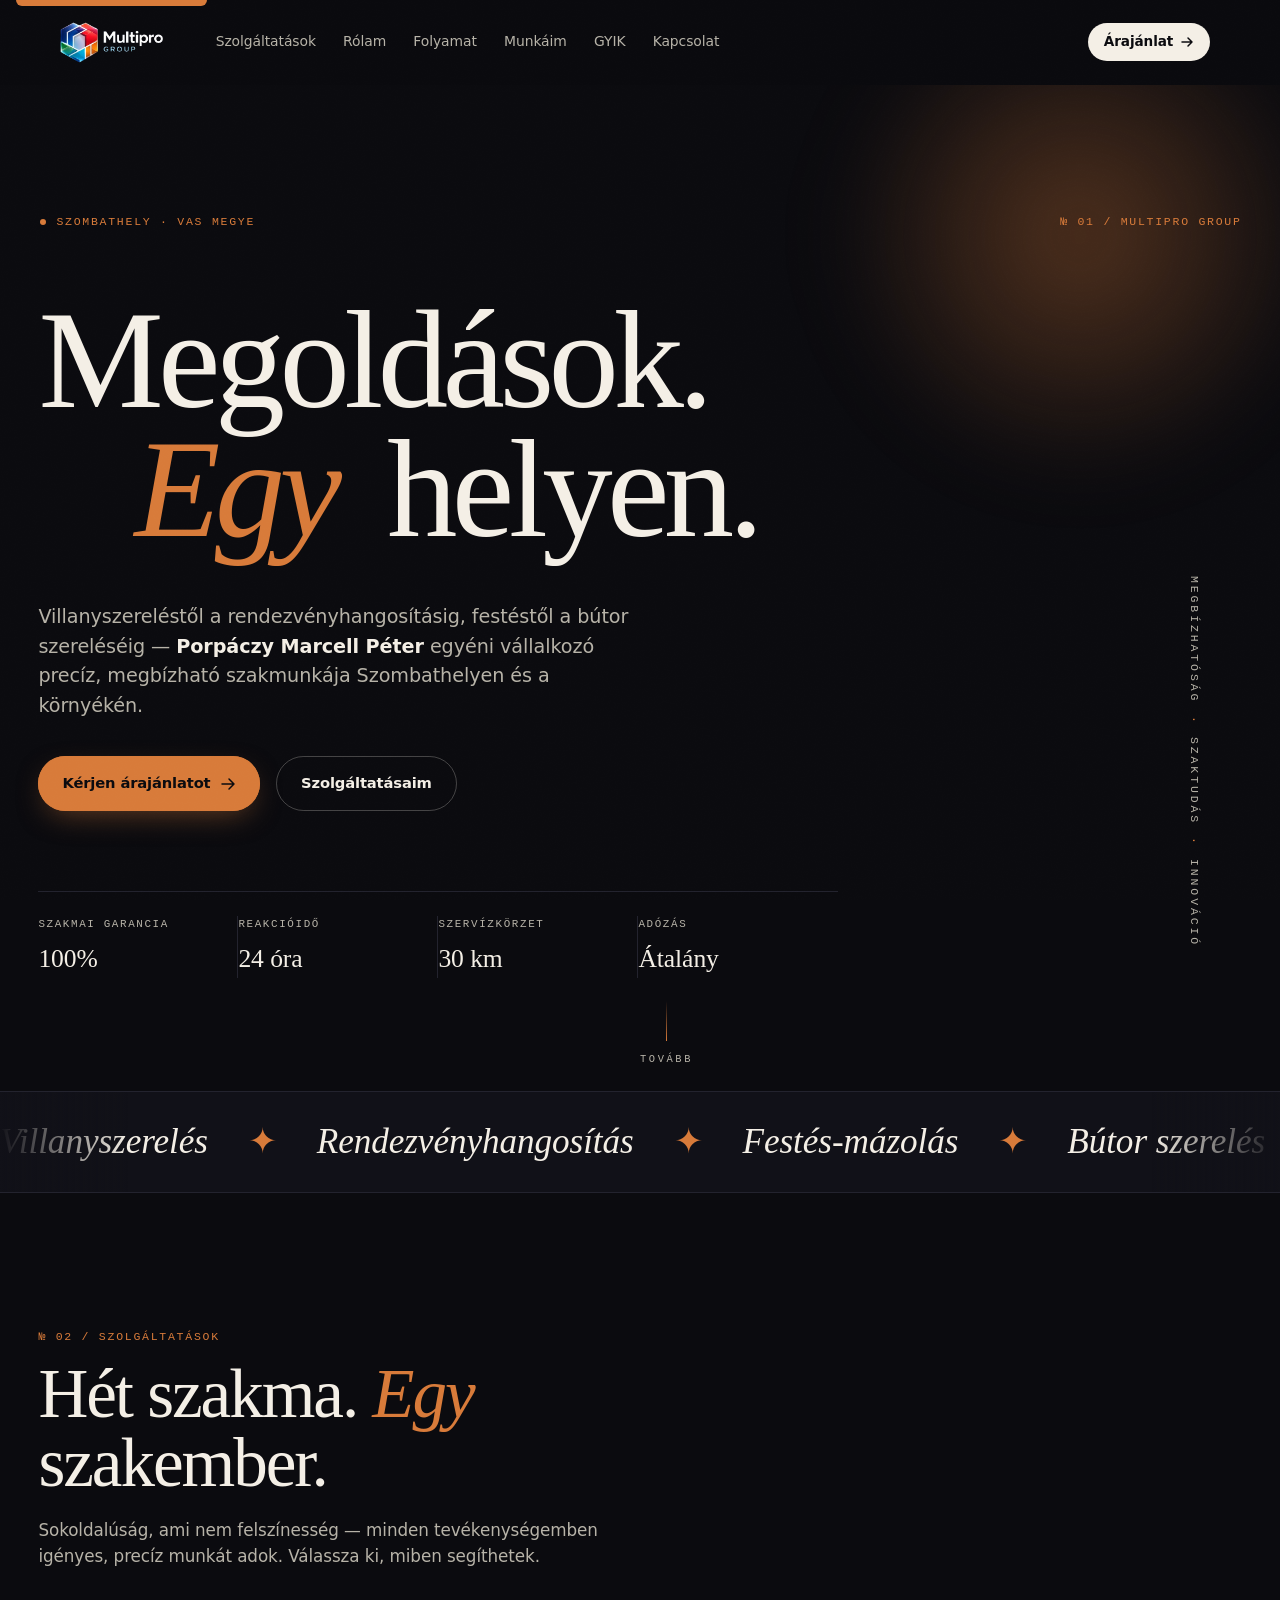
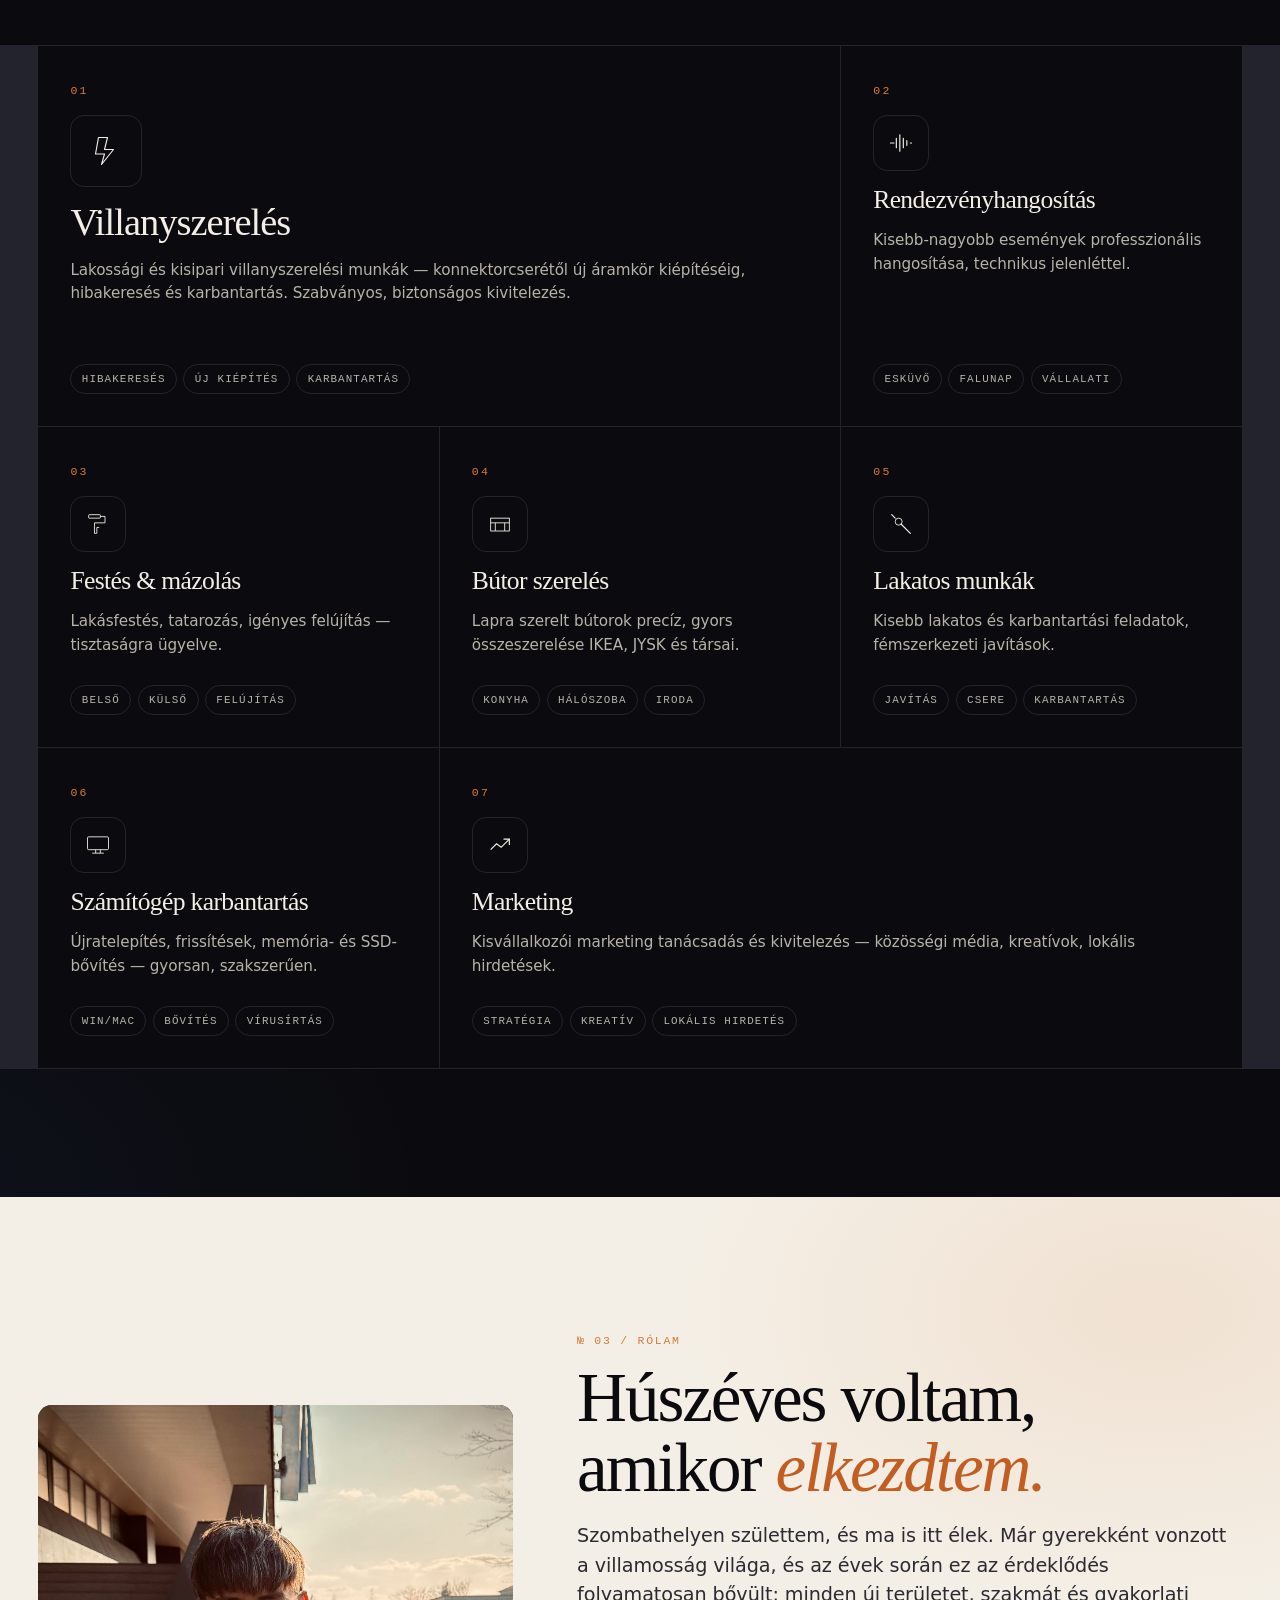
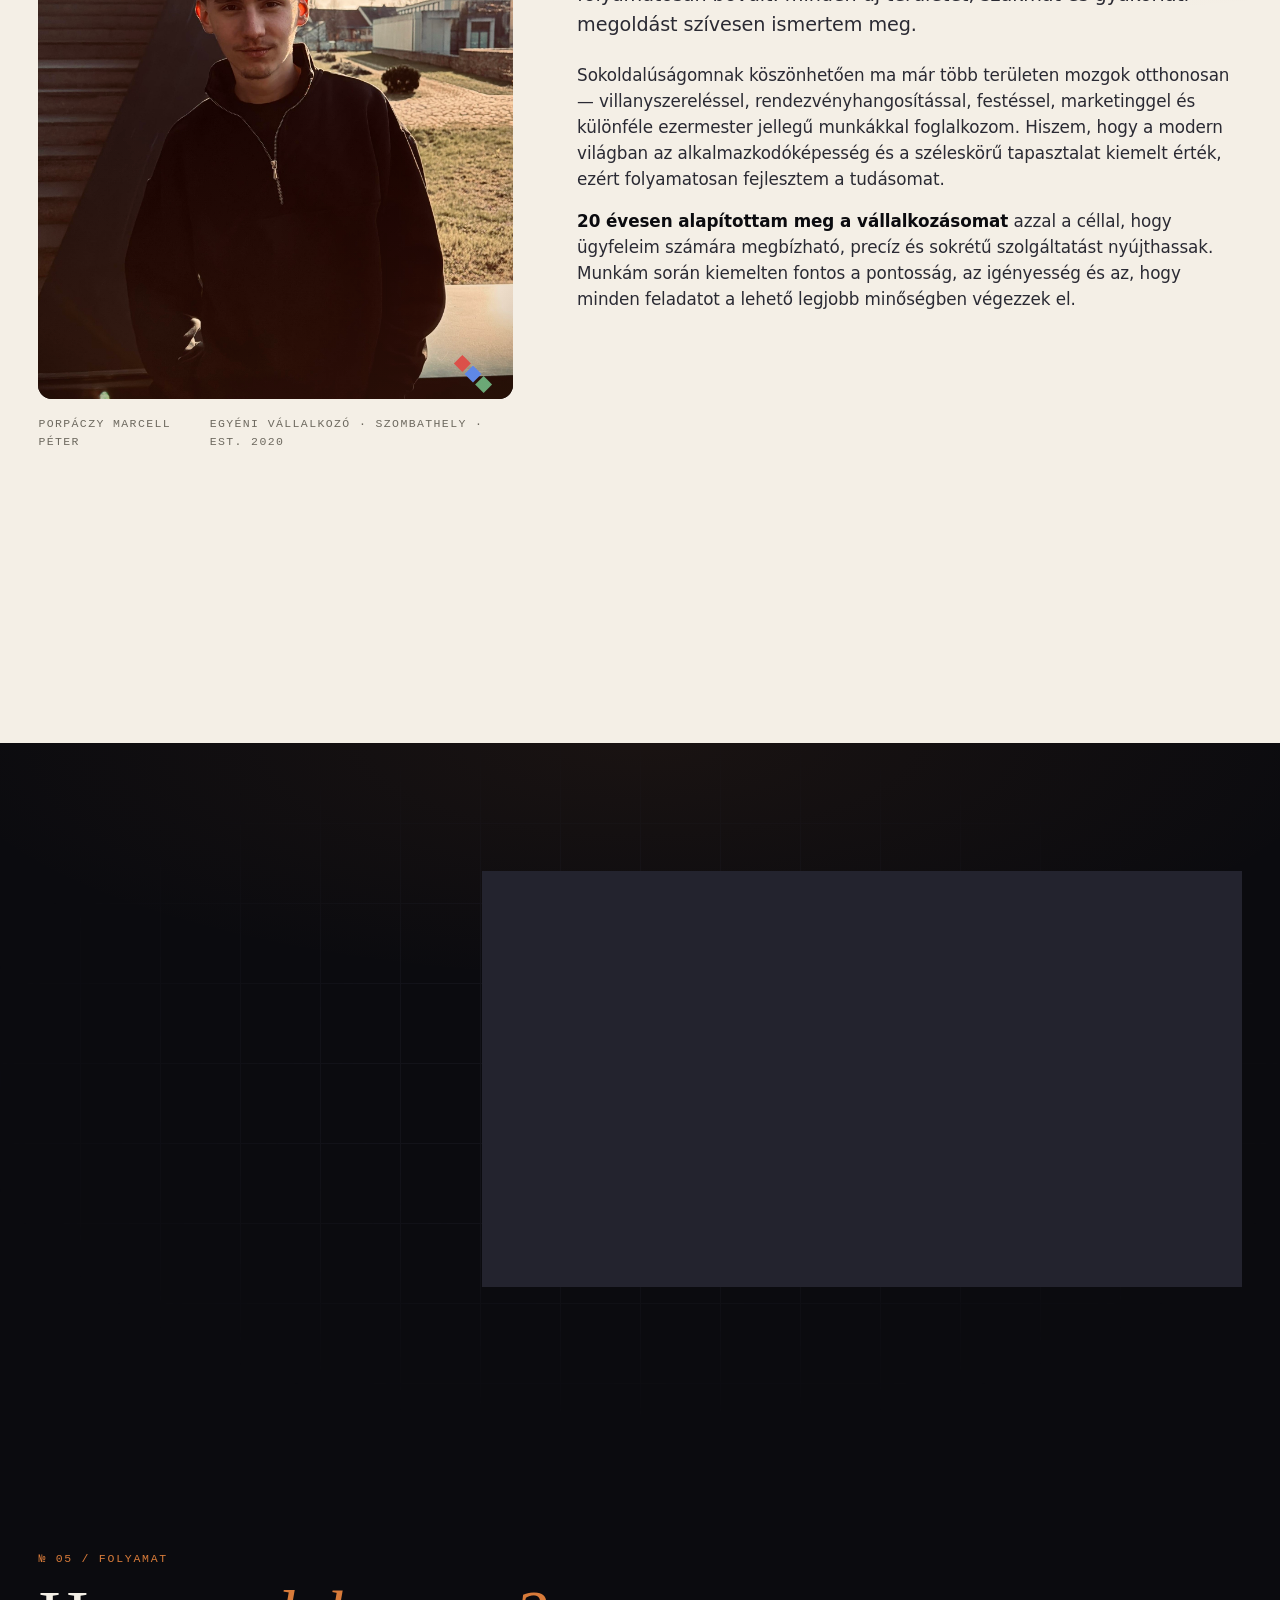
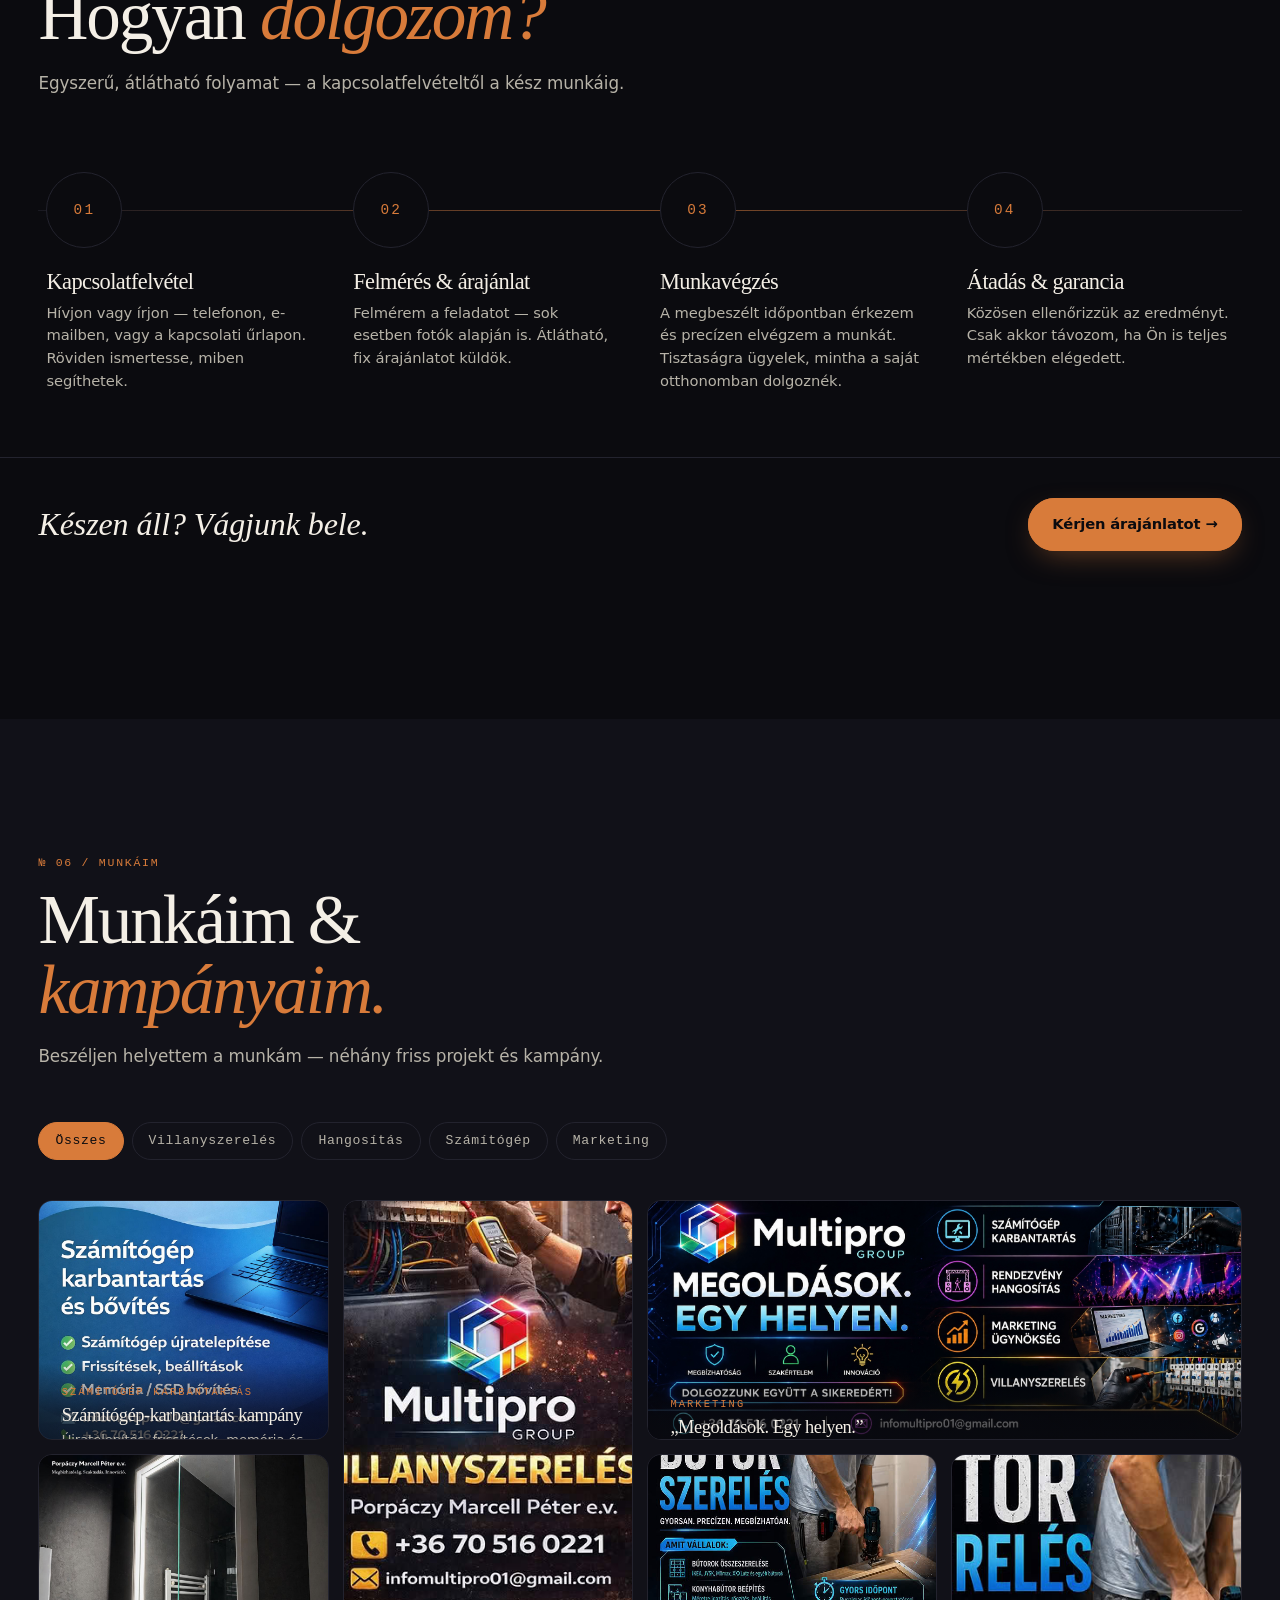
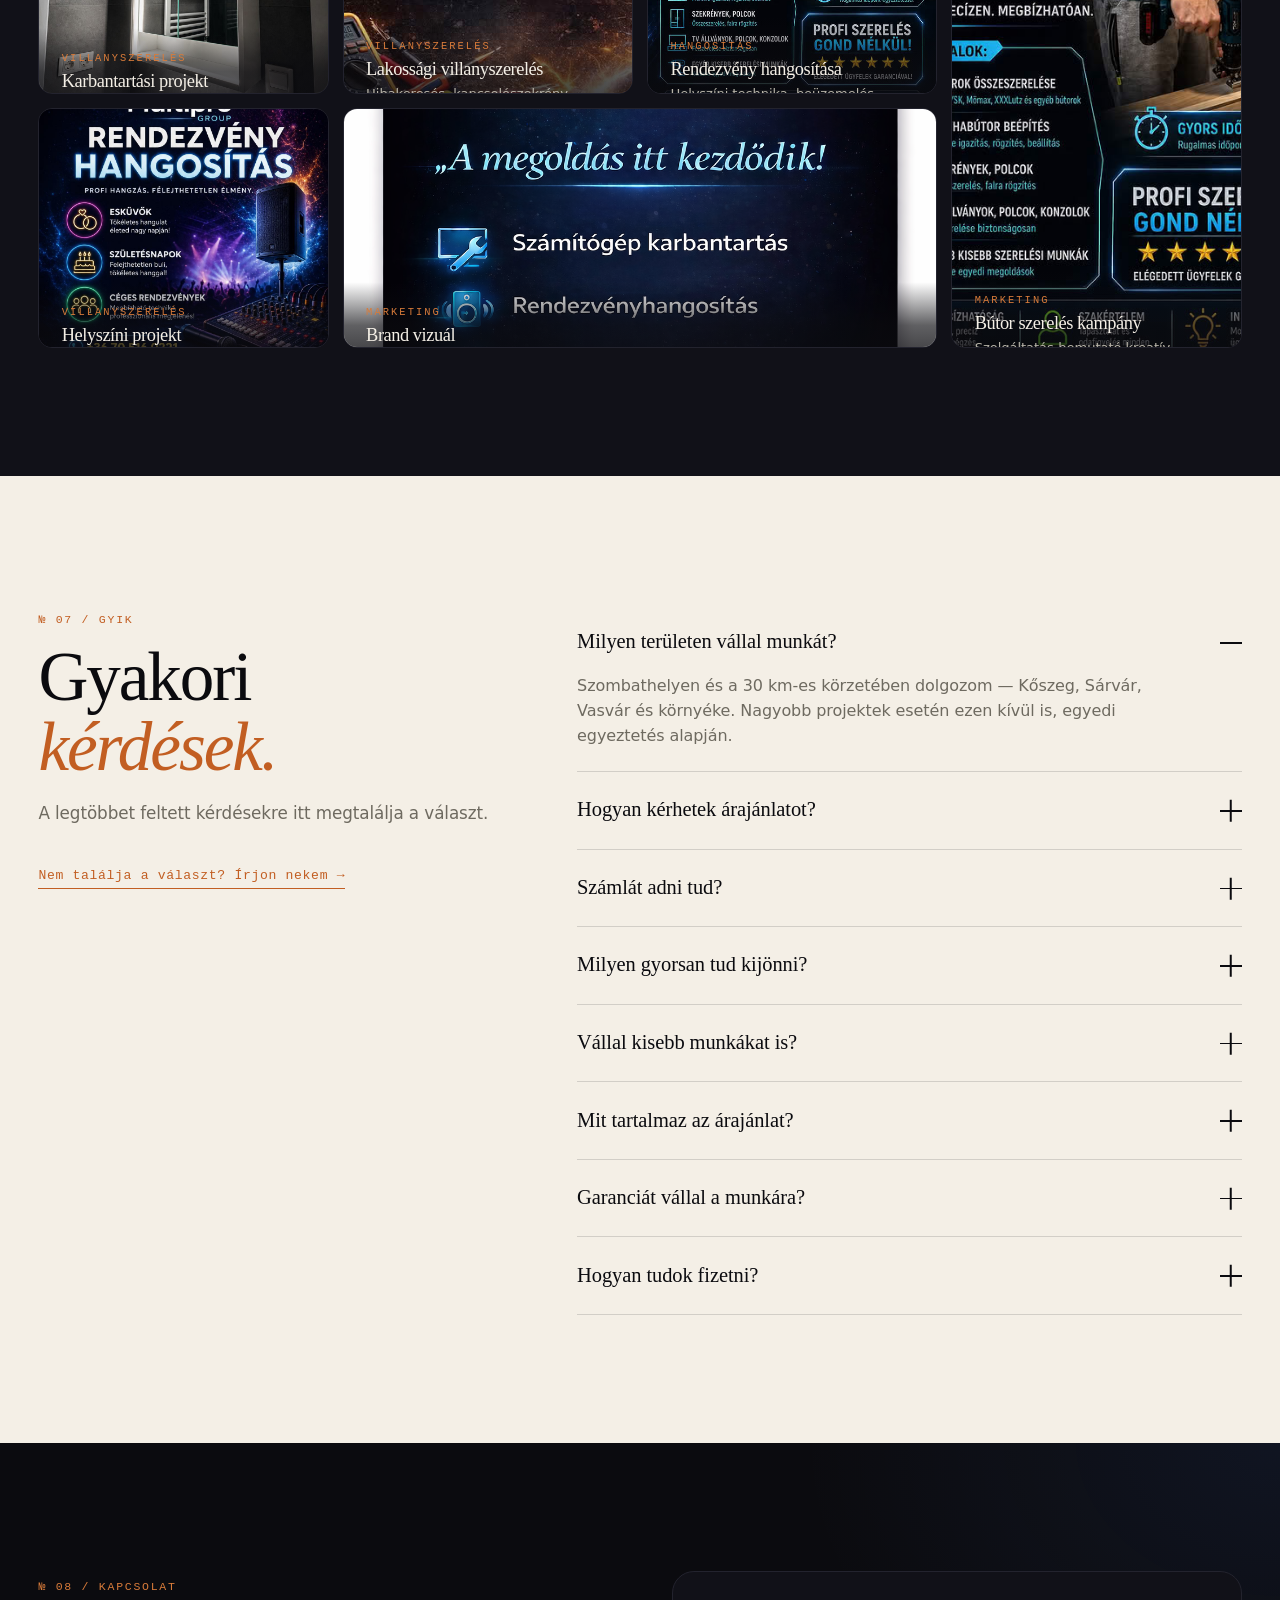
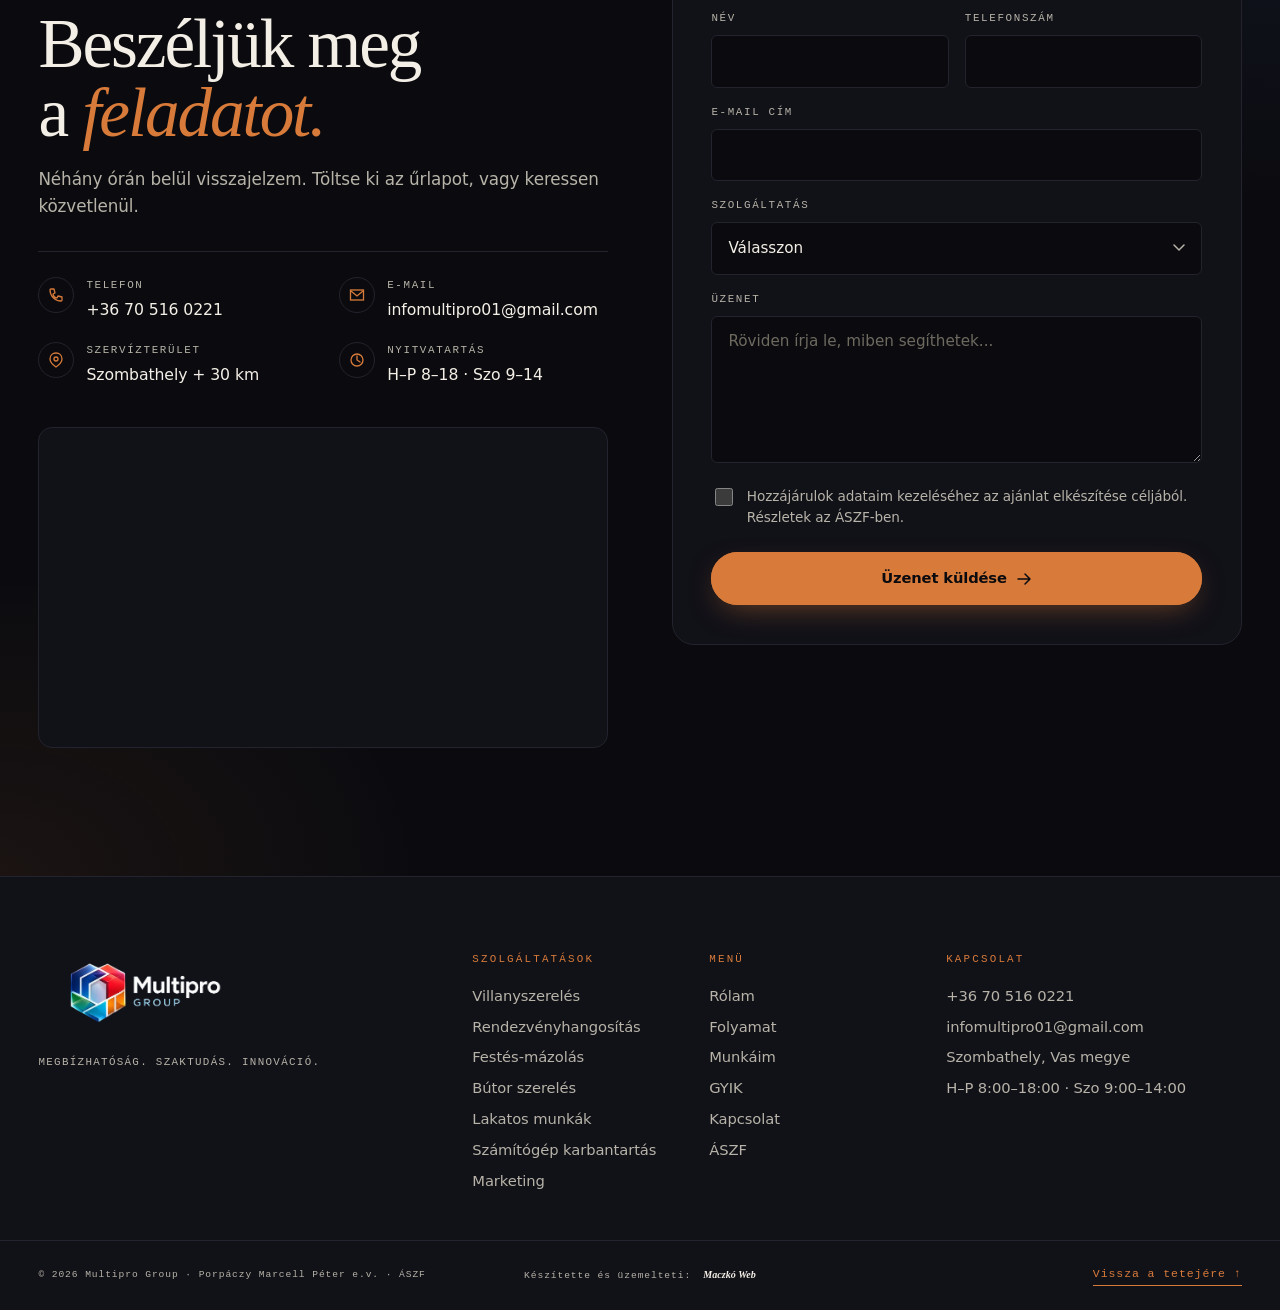
==== index.html @ 7436c85a "Add files via upload" ====
<!DOCTYPE html>
<html lang="hu">
<head>
  <meta charset="UTF-8">
  <meta name="viewport" content="width=device-width, initial-scale=1.0">
  <meta http-equiv="X-UA-Compatible" content="IE=edge">

  <!-- Security & Privacy headers (also enforced server-side via .htaccess) -->
  <meta http-equiv="Content-Security-Policy" content="default-src 'self'; script-src 'self'; style-src 'self' https://fonts.googleapis.com 'unsafe-inline'; font-src 'self' https://fonts.gstatic.com; img-src 'self' data: https:; frame-src https://www.openstreetmap.org https://*.openstreetmap.org; connect-src 'self' https://api.maczkoweb.hu; form-action 'self' https://api.maczkoweb.hu; base-uri 'self'; object-src 'none'; upgrade-insecure-requests;">
  <meta name="referrer" content="strict-origin-when-cross-origin">
  <meta http-equiv="X-Content-Type-Options" content="nosniff">
  <meta http-equiv="Permissions-Policy" content="geolocation=(), microphone=(), camera=(), payment=()">

  <title>Multipro Group · Villanyszerelés, hangosítás és ezermester munkák Szombathelyen | Porpáczy Marcell Péter e.v.</title>
  <meta name="description" content="Megbízható villanyszerelés, rendezvényhangosítás, festés-mázolás, bútor szerelés, lakatos munkák, számítógép karbantartás és marketing Szombathelyen és környékén. Porpáczy Marcell Péter egyéni vállalkozó. Megbízhatóság. Szaktudás. Innováció.">
  <meta name="keywords" content="villanyszerelés Szombathely, villanyszerelő Szombathely, rendezvényhangosítás Szombathely, ezermester Szombathely, festés mázolás Szombathely, bútor szerelés, lakatos Szombathely, számítógép karbantartás Szombathely, Multipro Group, Porpáczy Marcell">
  <meta name="author" content="Porpáczy Marcell Péter">
  <meta name="robots" content="index, follow, max-image-preview:large">
  <meta name="language" content="Hungarian">
  <meta name="geo.region" content="HU-VAS">
  <meta name="geo.placename" content="Szombathely">
  <meta name="geo.position" content="47.2307;16.6218">
  <meta name="ICBM" content="47.2307, 16.6218">
  <link rel="canonical" href="https://multiprogroup.hu/">

  <!-- Open Graph -->
  <meta property="og:type" content="website">
  <meta property="og:locale" content="hu_HU">
  <meta property="og:site_name" content="Multipro Group">
  <meta property="og:title" content="Multipro Group · Villanyszerelés, hangosítás és ezermester munkák Szombathelyen">
  <meta property="og:description" content="Sokoldalú szakember Szombathelyen — villanyszereléstől a rendezvényhangosításig. Megbízhatóság. Szaktudás. Innováció.">
  <meta property="og:url" content="https://multiprogroup.hu/">
  <meta property="og:image" content="https://multiprogroup.hu/images/brand/logo-dark.png">
  <meta property="og:image:width" content="1200">
  <meta property="og:image:height" content="630">
  <meta property="og:image:alt" content="Multipro Group — Porpáczy Marcell Péter e.v.">

  <!-- Twitter -->
  <meta name="twitter:card" content="summary_large_image">
  <meta name="twitter:title" content="Multipro Group · Megoldások. Egy helyen.">
  <meta name="twitter:description" content="Villanyszerelés, hangosítás, festés, bútor szerelés és több — Szombathely és környéke.">
  <meta name="twitter:image" content="https://multiprogroup.hu/images/brand/logo-dark.png">

  <!-- Theme & Icons -->
  <meta name="theme-color" content="#0B0B0F">
  <meta name="color-scheme" content="dark">
  <link rel="icon" type="image/png" href="images/brand/IMG_0539.png">
  <link rel="apple-touch-icon" href="images/brand/logo-dark.png">
  <link rel="manifest" href="manifest.webmanifest">

  <!-- Preconnect & Fonts -->
  <link rel="preconnect" href="https://fonts.googleapis.com">
  <link rel="preconnect" href="https://fonts.gstatic.com" crossorigin>
  <link href="https://fonts.googleapis.com/css2?family=Fraunces:ital,opsz,wght,SOFT@0,9..144,300..900,0..100;1,9..144,300..900,0..100&family=Manrope:wght@300;400;500;600;700;800&family=JetBrains+Mono:wght@400;500&display=swap" rel="stylesheet">

  <!-- Stylesheet -->
  <link rel="stylesheet" href="css/styles.css">

  <!-- JSON-LD: LocalBusiness -->
  <script type="application/ld+json">
  {
    "@context": "https://schema.org",
    "@type": "LocalBusiness",
    "@id": "https://multiprogroup.hu/#business",
    "name": "Multipro Group",
    "alternateName": "Porpáczy Marcell Péter e.v.",
    "description": "Villanyszerelés, rendezvényhangosítás, festés-mázolás, bútor szerelés, lakatos munkák, számítógép karbantartás és marketing szolgáltatások Szombathelyen és környékén.",
    "image": "https://multiprogroup.hu/images/brand/logo-dark.png",
    "logo": "https://multiprogroup.hu/images/brand/logo-light.png",
    "url": "https://multiprogroup.hu/",
    "telephone": "+36 70 516 0221",
    "email": "infomultipro01@gmail.com",
    "priceRange": "$$",
    "founder": {
      "@type": "Person",
      "name": "Porpáczy Marcell Péter"
    },
    "address": {
      "@type": "PostalAddress",
      "addressLocality": "Szombathely",
      "addressRegion": "Vas",
      "addressCountry": "HU"
    },
    "geo": {
      "@type": "GeoCoordinates",
      "latitude": 47.2307,
      "longitude": 16.6218
    },
    "areaServed": [
      { "@type": "City", "name": "Szombathely" },
      { "@type": "City", "name": "Kőszeg" },
      { "@type": "City", "name": "Sárvár" },
      { "@type": "City", "name": "Vasvár" },
      { "@type": "AdministrativeArea", "name": "Vas megye" }
    ],
    "openingHoursSpecification": [
      {
        "@type": "OpeningHoursSpecification",
        "dayOfWeek": ["Monday","Tuesday","Wednesday","Thursday","Friday"],
        "opens": "08:00",
        "closes": "18:00"
      },
      {
        "@type": "OpeningHoursSpecification",
        "dayOfWeek": "Saturday",
        "opens": "09:00",
        "closes": "14:00"
      }
    ],
    "slogan": "Megbízhatóság. Szaktudás. Innováció.",
    "knowsLanguage": ["hu"],
    "hasOfferCatalog": {
      "@type": "OfferCatalog",
      "name": "Multipro Group szolgáltatások",
      "itemListElement": [
        { "@type": "Offer", "itemOffered": { "@type": "Service", "name": "Villanyszerelés", "description": "Lakossági és kisipari villanyszerelési munkák — javítás, kiépítés, karbantartás." } },
        { "@type": "Offer", "itemOffered": { "@type": "Service", "name": "Rendezvényhangosítás", "description": "Kisebb-nagyobb rendezvények professzionális hangosítása." } },
        { "@type": "Offer", "itemOffered": { "@type": "Service", "name": "Festés-mázolás", "description": "Lakásfestés, tatarozás, igényes felújítás." } },
        { "@type": "Offer", "itemOffered": { "@type": "Service", "name": "Bútor szerelés", "description": "Lapra szerelt bútorok precíz összeszerelése." } },
        { "@type": "Offer", "itemOffered": { "@type": "Service", "name": "Lakatos munkák", "description": "Kisebb lakatos és karbantartási feladatok." } },
        { "@type": "Offer", "itemOffered": { "@type": "Service", "name": "Számítógép karbantartás", "description": "Számítógép újratelepítése, frissítések, memória és SSD bővítés." } },
        { "@type": "Offer", "itemOffered": { "@type": "Service", "name": "Marketing", "description": "Kisvállalkozói marketing tanácsadás és kivitelezés." } }
      ]
    },
    "sameAs": []
  }
  </script>

  <!-- JSON-LD: WebSite + SearchAction -->
  <script type="application/ld+json">
  {
    "@context": "https://schema.org",
    "@type": "WebSite",
    "@id": "https://multiprogroup.hu/#website",
    "url": "https://multiprogroup.hu/",
    "name": "Multipro Group",
    "inLanguage": "hu-HU",
    "publisher": { "@id": "https://multiprogroup.hu/#business" }
  }
  </script>

  <!-- JSON-LD: BreadcrumbList -->
  <script type="application/ld+json">
  {
    "@context": "https://schema.org",
    "@type": "BreadcrumbList",
    "itemListElement": [
      { "@type": "ListItem", "position": 1, "name": "Kezdőlap", "item": "https://multiprogroup.hu/" }
    ]
  }
  </script>

  <!-- JSON-LD: Person -->
  <script type="application/ld+json">
  {
    "@context": "https://schema.org",
    "@type": "Person",
    "@id": "https://multiprogroup.hu/#marcell",
    "name": "Porpáczy Marcell Péter",
    "jobTitle": "Egyéni vállalkozó · Villanyszerelő · Ezermester",
    "worksFor": { "@id": "https://multiprogroup.hu/#business" },
    "address": {
      "@type": "PostalAddress",
      "addressLocality": "Szombathely",
      "addressRegion": "Vas",
      "addressCountry": "HU"
    },
    "telephone": "+36 70 516 0221",
    "email": "infomultipro01@gmail.com"
  }
  </script>

  <!-- JSON-LD: FAQPage -->
  <script type="application/ld+json">
  {
    "@context": "https://schema.org",
    "@type": "FAQPage",
    "mainEntity": [
      { "@type": "Question", "name": "Milyen területen vállal munkát?", "acceptedAnswer": { "@type": "Answer", "text": "Szombathelyen és a 30 km-es körzetében dolgozom. Nagyobb projektek esetén ezen kívül is, egyedi egyeztetés alapján." } },
      { "@type": "Question", "name": "Hogyan kérhetek árajánlatot?", "acceptedAnswer": { "@type": "Answer", "text": "A kapcsolati űrlapon, e-mailben (infomultipro01@gmail.com) vagy telefonon (+36 70 516 0221). Sok esetben fotók alapján is tudok előzetes ajánlatot adni." } },
      { "@type": "Question", "name": "Számlát adni tud?", "acceptedAnswer": { "@type": "Answer", "text": "Igen, egyéni vállalkozóként — átalányadózás szerint — minden elvégzett munkáról szabályos számlát állítok ki." } },
      { "@type": "Question", "name": "Milyen gyorsan tud kijönni?", "acceptedAnswer": { "@type": "Answer", "text": "Sürgős esetekben akár 24 órán belül, normál megkereséseknél pár napon belül egyeztetjük az időpontot." } },
      { "@type": "Question", "name": "Vállal kisebb munkákat is?", "acceptedAnswer": { "@type": "Answer", "text": "Természetesen — egy konnektor cseréjétől egy nagyobb felújításig minden méretű feladat érdekel." } },
      { "@type": "Question", "name": "Garanciát vállal a munkára?", "acceptedAnswer": { "@type": "Answer", "text": "Igen, minden munkámra szakmai garanciát biztosítok. Ha bármi gond adódik, díjmentesen javítom." } }
    ]
  }
  </script>
</head>
<body>

  <!-- Skip link for accessibility -->
  <a class="skip-link" href="#main">Ugrás a tartalomra</a>

  <!-- ────────── NAV ────────── -->
  <header class="nav" id="nav" role="banner">
    <div class="nav__inner">
      <a href="#top" class="nav__brand" aria-label="Multipro Group kezdőlap">
        <img src="images/brand/IMG_0539.png" alt="Multipro Group — Porpáczy Marcell Péter e.v." class="nav__logo" width="220" height="58">
      </a>
      <nav class="nav__links" aria-label="Fő navigáció">
        <a href="#szolgaltatasok">Szolgáltatások</a>
        <a href="#rolam">Rólam</a>
        <a href="#munkamenet">Folyamat</a>
        <a href="#munkaim">Munkáim</a>
        <a href="#gyik">GYIK</a>
        <a href="#kapcsolat">Kapcsolat</a>
      </nav>
      <a href="#kapcsolat" class="nav__cta">
        <span>Árajánlat</span>
        <svg width="14" height="14" viewBox="0 0 14 14" fill="none" aria-hidden="true"><path d="M2 7h10M8 3l4 4-4 4" stroke="currentColor" stroke-width="1.5" stroke-linecap="round" stroke-linejoin="round"/></svg>
      </a>
      <button class="nav__burger" aria-label="Menü megnyitása" aria-expanded="false" aria-controls="mobile-menu">
        <span></span><span></span><span></span>
      </button>
    </div>
    <div class="nav__mobile" id="mobile-menu" hidden>
      <a href="#szolgaltatasok">Szolgáltatások</a>
      <a href="#rolam">Rólam</a>
      <a href="#munkamenet">Folyamat</a>
      <a href="#munkaim">Munkáim</a>
      <a href="#gyik">GYIK</a>
      <a href="#kapcsolat" class="nav__mobile-cta">Árajánlatot kérek →</a>
    </div>
  </header>

  <main id="main">

    <!-- ────────── HERO ────────── -->
    <section class="hero" id="top" aria-labelledby="hero-h">
      <div class="hero__grain" aria-hidden="true"></div>
      <div class="hero__glow" aria-hidden="true"></div>

      <div class="hero__inner">

        <div class="hero__meta">
          <span class="hero__location">
            <svg width="10" height="10" viewBox="0 0 10 10" aria-hidden="true"><circle cx="5" cy="5" r="3" fill="currentColor"/></svg>
            Szombathely · Vas megye
          </span>
          <span class="hero__index">№ 01 / Multipro Group</span>
        </div>

        <h1 id="hero-h" class="hero__title">
          <span class="hero__line">Megoldások.</span>
          <span class="hero__line hero__line--accent"><em>Egy</em> helyen.</span>
        </h1>

        <p class="hero__lede">
          Villanyszereléstől a rendezvényhangosításig, festéstől a bútor szereléséig &mdash;
          <strong>Porpáczy Marcell Péter</strong> egyéni vállalkozó precíz, megbízható szakmunkája Szombathelyen és a környékén.
        </p>

        <div class="hero__cta">
          <a href="#kapcsolat" class="btn btn--primary">
            <span>Kérjen árajánlatot</span>
            <svg width="16" height="16" viewBox="0 0 16 16" aria-hidden="true"><path d="M2 8h12M9 3l5 5-5 5" stroke="currentColor" stroke-width="1.5" fill="none" stroke-linecap="round" stroke-linejoin="round"/></svg>
          </a>
          <a href="#szolgaltatasok" class="btn btn--ghost">Szolgáltatásaim</a>
        </div>

        <dl class="hero__stats">
          <div>
            <dt>Szakmai garancia</dt>
            <dd>100%</dd>
          </div>
          <div>
            <dt>Reakcióidő</dt>
            <dd>24 óra</dd>
          </div>
          <div>
            <dt>Szervízkörzet</dt>
            <dd>30 km</dd>
          </div>
          <div>
            <dt>Adózás</dt>
            <dd>Átalány</dd>
          </div>
        </dl>

        <div class="hero__motto" aria-hidden="true">
          <span>Megbízhatóság</span><span class="dot">·</span>
          <span>Szaktudás</span><span class="dot">·</span>
          <span>Innováció</span>
        </div>
      </div>

      <a href="#szolgaltatasok" class="hero__scroll" aria-label="Görgessen tovább">
        <span class="hero__scroll-line"></span>
        <span>Tovább</span>
      </a>
    </section>

    <!-- ────────── MARQUEE ────────── -->
    <div class="marquee" aria-hidden="true">
      <div class="marquee__track">
        <span>Villanyszerelés</span><span class="marquee__dot">✦</span>
        <span>Rendezvényhangosítás</span><span class="marquee__dot">✦</span>
        <span>Festés-mázolás</span><span class="marquee__dot">✦</span>
        <span>Bútor szerelés</span><span class="marquee__dot">✦</span>
        <span>Lakatos munkák</span><span class="marquee__dot">✦</span>
        <span>Számítógép karbantartás</span><span class="marquee__dot">✦</span>
        <span>Marketing</span><span class="marquee__dot">✦</span>
        <span>Villanyszerelés</span><span class="marquee__dot">✦</span>
        <span>Rendezvényhangosítás</span><span class="marquee__dot">✦</span>
        <span>Festés-mázolás</span><span class="marquee__dot">✦</span>
        <span>Bútor szerelés</span><span class="marquee__dot">✦</span>
        <span>Lakatos munkák</span><span class="marquee__dot">✦</span>
        <span>Számítógép karbantartás</span><span class="marquee__dot">✦</span>
        <span>Marketing</span><span class="marquee__dot">✦</span>
      </div>
    </div>

    <!-- ────────── SERVICES ────────── -->
    <section class="services" id="szolgaltatasok" aria-labelledby="services-h">
      <header class="section-head">
        <span class="section-head__index">№ 02 / Szolgáltatások</span>
        <h2 id="services-h" class="section-head__title">
          Hét szakma. <em>Egy</em> szakember.
        </h2>
        <p class="section-head__lede">
          Sokoldalúság, ami nem felszínesség &mdash; minden tevékenységemben igényes, precíz munkát adok.
          Válassza ki, miben segíthetek.
        </p>
      </header>

      <div class="services__grid">

        <article class="svc svc--feature">
          <div class="svc__num">01</div>
          <div class="svc__icon" aria-hidden="true">
            <svg viewBox="0 0 48 48" fill="none">
              <path d="M14 6 L26 6 L22 22 L34 22 L18 42 L22 28 L10 28 Z" stroke="currentColor" stroke-width="1.5" stroke-linejoin="round"/>
            </svg>
          </div>
          <h3 class="svc__title">Villanyszerelés</h3>
          <p class="svc__desc">
            Lakossági és kisipari villanyszerelési munkák &mdash; konnektorcserétől új áramkör kiépítéséig,
            hibakeresés és karbantartás. Szabványos, biztonságos kivitelezés.
          </p>
          <ul class="svc__tags">
            <li>Hibakeresés</li><li>Új kiépítés</li><li>Karbantartás</li>
          </ul>
        </article>

        <article class="svc">
          <div class="svc__num">02</div>
          <div class="svc__icon" aria-hidden="true">
            <svg viewBox="0 0 48 48" fill="none">
              <path d="M6 24 L12 24 M16 16 L16 32 M22 10 L22 38 M28 16 L28 32 M34 20 L34 28 M40 24 L42 24" stroke="currentColor" stroke-width="2" stroke-linecap="round"/>
            </svg>
          </div>
          <h3 class="svc__title">Rendezvényhangosítás</h3>
          <p class="svc__desc">Kisebb-nagyobb események professzionális hangosítása, technikus jelenléttel.</p>
          <ul class="svc__tags"><li>Esküvő</li><li>Falunap</li><li>Vállalati</li></ul>
        </article>

        <article class="svc">
          <div class="svc__num">03</div>
          <div class="svc__icon" aria-hidden="true">
            <svg viewBox="0 0 48 48" fill="none">
              <rect x="8" y="8" width="20" height="6" rx="1" stroke="currentColor" stroke-width="1.5"/>
              <path d="M28 11 L36 11 L36 22 L18 22 L18 40 L22 40 L22 30 L26 30" stroke="currentColor" stroke-width="1.5" fill="none"/>
            </svg>
          </div>
          <h3 class="svc__title">Festés &amp; mázolás</h3>
          <p class="svc__desc">Lakásfestés, tatarozás, igényes felújítás &mdash; tisztaságra ügyelve.</p>
          <ul class="svc__tags"><li>Belső</li><li>Külső</li><li>Felújítás</li></ul>
        </article>

        <article class="svc">
          <div class="svc__num">04</div>
          <div class="svc__icon" aria-hidden="true">
            <svg viewBox="0 0 48 48" fill="none">
              <rect x="8" y="14" width="32" height="22" stroke="currentColor" stroke-width="1.5"/>
              <path d="M8 22 L40 22 M16 22 L16 36 M32 22 L32 36" stroke="currentColor" stroke-width="1.5"/>
            </svg>
          </div>
          <h3 class="svc__title">Bútor szerelés</h3>
          <p class="svc__desc">Lapra szerelt bútorok precíz, gyors összeszerelése IKEA, JYSK és társai.</p>
          <ul class="svc__tags"><li>Konyha</li><li>Hálószoba</li><li>Iroda</li></ul>
        </article>

        <article class="svc">
          <div class="svc__num">05</div>
          <div class="svc__icon" aria-hidden="true">
            <svg viewBox="0 0 48 48" fill="none">
              <circle cx="20" cy="20" r="6" stroke="currentColor" stroke-width="1.5"/>
              <path d="M24 24 L40 40 M14 14 L8 8" stroke="currentColor" stroke-width="2" stroke-linecap="round"/>
            </svg>
          </div>
          <h3 class="svc__title">Lakatos munkák</h3>
          <p class="svc__desc">Kisebb lakatos és karbantartási feladatok, fémszerkezeti javítások.</p>
          <ul class="svc__tags"><li>Javítás</li><li>Csere</li><li>Karbantartás</li></ul>
        </article>

        <article class="svc">
          <div class="svc__num">06</div>
          <div class="svc__icon" aria-hidden="true">
            <svg viewBox="0 0 48 48" fill="none">
              <rect x="6" y="10" width="36" height="22" rx="2" stroke="currentColor" stroke-width="1.5"/>
              <path d="M14 38 L34 38 M20 32 L20 38 M28 32 L28 38" stroke="currentColor" stroke-width="1.5"/>
            </svg>
          </div>
          <h3 class="svc__title">Számítógép karbantartás</h3>
          <p class="svc__desc">Újratelepítés, frissítések, memória- és SSD-bővítés &mdash; gyorsan, szakszerűen.</p>
          <ul class="svc__tags"><li>Win/Mac</li><li>Bővítés</li><li>Vírusírtás</li></ul>
        </article>

        <article class="svc svc--wide">
          <div class="svc__num">07</div>
          <div class="svc__icon" aria-hidden="true">
            <svg viewBox="0 0 48 48" fill="none">
              <path d="M8 32 L18 22 L26 28 L40 14" stroke="currentColor" stroke-width="2" fill="none"/>
              <path d="M30 14 L40 14 L40 24" stroke="currentColor" stroke-width="2" fill="none"/>
            </svg>
          </div>
          <h3 class="svc__title">Marketing</h3>
          <p class="svc__desc">Kisvállalkozói marketing tanácsadás és kivitelezés &mdash; közösségi média, kreatívok, lokális hirdetések.</p>
          <ul class="svc__tags"><li>Stratégia</li><li>Kreatív</li><li>Lokális hirdetés</li></ul>
        </article>

      </div>
    </section>

    <!-- ────────── ABOUT ────────── -->
    <section class="about" id="rolam" aria-labelledby="about-h">
      <div class="about__inner">

        <aside class="about__media">
          <figure class="about__photo">
            <img src="images/brand/marcell.jpg" alt="Porpáczy Marcell Péter — egyéni vállalkozó, Szombathely" loading="lazy" width="800" height="1000">
            <div class="about__cube" aria-hidden="true">
              <span></span><span></span><span></span>
            </div>
          </figure>
          <div class="about__caption">
            <span>Porpáczy Marcell Péter</span>
            <span>Egyéni vállalkozó · Szombathely · est. 2020</span>
          </div>
        </aside>

        <div class="about__content">
          <span class="section-head__index">№ 03 / Rólam</span>
          <h2 id="about-h" class="about__title">
            Húszéves voltam, amikor <em>elkezdtem.</em>
          </h2>

          <p class="about__lead">
            Szombathelyen születtem, és ma is itt élek. Már gyerekként vonzott a villamosság világa,
            és az évek során ez az érdeklődés folyamatosan bővült: minden új területet,
            szakmát és gyakorlati megoldást szívesen ismertem meg.
          </p>

          <p>
            Sokoldalúságomnak köszönhetően ma már több területen mozgok otthonosan
            &mdash; villanyszereléssel, rendezvényhangosítással, festéssel, marketinggel és
            különféle ezermester jellegű munkákkal foglalkozom. Hiszem, hogy a modern világban
            az alkalmazkodóképesség és a széleskörű tapasztalat kiemelt érték, ezért folyamatosan
            fejlesztem a tudásomat.
          </p>

          <p>
            <strong>20 évesen alapítottam meg a vállalkozásomat</strong> azzal a céllal, hogy
            ügyfeleim számára megbízható, precíz és sokrétű szolgáltatást nyújthassak.
            Munkám során kiemelten fontos a pontosság, az igényesség és az, hogy minden
            feladatot a lehető legjobb minőségben végezzek el.
          </p>

          <ul class="about__values">
            <li>
              <span class="about__values-num">01</span>
              <h3>Megbízhatóság</h3>
              <p>Tartom a megbeszélt időpontot, a megbeszélt árat, és a megbeszélt minőséget.</p>
            </li>
            <li>
              <span class="about__values-num">02</span>
              <h3>Szaktudás</h3>
              <p>Több területen is gyakorlati tapasztalat, folyamatos önképzés.</p>
            </li>
            <li>
              <span class="about__values-num">03</span>
              <h3>Innováció</h3>
              <p>Modern eszközökkel, modern megközelítéssel a klasszikus szakmákban is.</p>
            </li>
          </ul>

          <p class="about__sign">— Marcell</p>
        </div>

      </div>
    </section>

    <!-- ────────── STATS ────────── -->
    <section class="stats" aria-label="Számokban">
      <div class="stats__inner">
        <div class="stats__heading">
          <span class="section-head__index">№ 04 / Számokban</span>
          <h2 class="section-head__title">Számokban<br><em>mérhető</em> munka.</h2>
        </div>

        <ul class="stats__list">
          <li class="stat" data-target="200" data-suffix="+">
            <span class="stat__num"><span class="stat__count">0</span><span class="stat__suffix">+</span></span>
            <span class="stat__label">Elvégzett munka</span>
            <span class="stat__detail">2020 óta — minden szakterületen</span>
          </li>
          <li class="stat" data-target="100" data-suffix="%">
            <span class="stat__num"><span class="stat__count">0</span><span class="stat__suffix">%</span></span>
            <span class="stat__label">Elégedett ügyfél</span>
            <span class="stat__detail">Szakmai garancia minden munkára</span>
          </li>
          <li class="stat" data-target="24" data-suffix="h">
            <span class="stat__num"><span class="stat__count">0</span><span class="stat__suffix">h</span></span>
            <span class="stat__label">Átlagos reakcióidő</span>
            <span class="stat__detail">Sürgős esetekben akár ezen belül</span>
          </li>
          <li class="stat" data-target="7" data-suffix="">
            <span class="stat__num"><span class="stat__count">0</span></span>
            <span class="stat__label">Szakterület</span>
            <span class="stat__detail">Egy partner, sokféle megoldás</span>
          </li>
        </ul>
      </div>
    </section>

    <!-- ────────── PROCESS ────────── -->
    <section class="process" id="munkamenet" aria-labelledby="process-h">
      <header class="section-head">
        <span class="section-head__index">№ 05 / Folyamat</span>
        <h2 id="process-h" class="section-head__title">Hogyan <em>dolgozom?</em></h2>
        <p class="section-head__lede">Egyszerű, átlátható folyamat &mdash; a kapcsolatfelvételtől a kész munkáig.</p>
      </header>

      <ol class="process__steps">
        <li class="step">
          <div class="step__num">01</div>
          <h3>Kapcsolatfelvétel</h3>
          <p>Hívjon vagy írjon — telefonon, e-mailben, vagy a kapcsolati űrlapon. Röviden ismertesse, miben segíthetek.</p>
        </li>
        <li class="step">
          <div class="step__num">02</div>
          <h3>Felmérés &amp; árajánlat</h3>
          <p>Felmérem a feladatot — sok esetben fotók alapján is. Átlátható, fix árajánlatot küldök.</p>
        </li>
        <li class="step">
          <div class="step__num">03</div>
          <h3>Munkavégzés</h3>
          <p>A megbeszélt időpontban érkezem és precízen elvégzem a munkát. Tisztaságra ügyelek, mintha a saját otthonomban dolgoznék.</p>
        </li>
        <li class="step">
          <div class="step__num">04</div>
          <h3>Átadás &amp; garancia</h3>
          <p>Közösen ellenőrizzük az eredményt. Csak akkor távozom, ha Ön is teljes mértékben elégedett.</p>
        </li>
      </ol>

      <div class="process__cta">
        <p>Készen áll? Vágjunk bele.</p>
        <a href="#kapcsolat" class="btn btn--primary">Kérjen árajánlatot →</a>
      </div>
    </section>

    <!-- ────────── PORTFOLIO ────────── -->
    <section class="portfolio" id="munkaim" aria-labelledby="portfolio-h">
      <header class="section-head">
        <span class="section-head__index">№ 06 / Munkáim</span>
        <h2 id="portfolio-h" class="section-head__title">Munkáim &amp; <em>kampányaim.</em></h2>
        <p class="section-head__lede">Beszéljen helyettem a munkám &mdash; néhány friss projekt és kampány.</p>
      </header>

      <div class="portfolio__filters" role="tablist" aria-label="Szűrés">
        <button class="chip is-active" data-filter="all" role="tab" aria-selected="true">Összes</button>
        <button class="chip" data-filter="villany" role="tab" aria-selected="false">Villanyszerelés</button>
        <button class="chip" data-filter="hangositas" role="tab" aria-selected="false">Hangosítás</button>
        <button class="chip" data-filter="it" role="tab" aria-selected="false">Számítógép</button>
        <button class="chip" data-filter="marketing" role="tab" aria-selected="false">Marketing</button>
      </div>

      <div class="portfolio__grid">
        <figure class="card" data-cat="it">
          <img src="images/portfolio/01-szamitogep.jpg" alt="Számítógép karbantartás és bővítés szolgáltatás kampány — Multipro Group" loading="lazy">
          <figcaption>
            <span class="card__cat">Számítógép karbantartás</span>
            <h3>Számítógép-karbantartás kampány</h3>
            <p>Újratelepítés, frissítések, memória és SSD bővítés.</p>
          </figcaption>
        </figure>

        <figure class="card card--tall" data-cat="villany">
          <img src="images/portfolio/02-villanyszereles.jpg" alt="Villanyszerelési munka közben — Multipro Group" loading="lazy">
          <figcaption>
            <span class="card__cat">Villanyszerelés</span>
            <h3>Lakossági villanyszerelés</h3>
            <p>Hibakeresés, kapcsolószekrény átvizsgálása, mérés.</p>
          </figcaption>
        </figure>

        <figure class="card card--wide" data-cat="marketing">
          <img src="images/portfolio/03-megoldasok.jpg" alt="Multipro Group szolgáltatások összefoglaló banner" loading="lazy">
          <figcaption>
            <span class="card__cat">Marketing</span>
            <h3>„Megoldások. Egy helyen.”</h3>
            <p>Saját szolgáltatásportfólió kampánykreatív.</p>
          </figcaption>
        </figure>

        <figure class="card" data-cat="villany">
          <img src="images/portfolio/04-projekt.jpg" alt="Munka közben — Multipro Group projekt" loading="lazy">
          <figcaption>
            <span class="card__cat">Villanyszerelés</span>
            <h3>Karbantartási projekt</h3>
            <p>Helyszíni hibakeresés és kiépítés.</p>
          </figcaption>
        </figure>

        <figure class="card" data-cat="hangositas">
          <img src="images/portfolio/05-projekt.jpg" alt="Rendezvényhangosítás — Multipro Group" loading="lazy">
          <figcaption>
            <span class="card__cat">Hangosítás</span>
            <h3>Rendezvény hangosítása</h3>
            <p>Helyszíni technika, beüzemelés, felügyelet.</p>
          </figcaption>
        </figure>

        <figure class="card card--tall" data-cat="marketing">
          <img src="images/portfolio/06-butor.jpg" alt="Bútor szerelés szolgáltatás — Multipro Group kampánykreatív" loading="lazy">
          <figcaption>
            <span class="card__cat">Marketing</span>
            <h3>Bútor szerelés kampány</h3>
            <p>Szolgáltatás-bemutató kreatív, közösségi médiához.</p>
          </figcaption>
        </figure>

        <figure class="card" data-cat="villany">
          <img src="images/portfolio/07-projekt.jpg" alt="Multipro Group projekt fotó" loading="lazy">
          <figcaption>
            <span class="card__cat">Villanyszerelés</span>
            <h3>Helyszíni projekt</h3>
            <p>Lakossági munka kivitelezése.</p>
          </figcaption>
        </figure>

        <figure class="card card--wide" data-cat="marketing">
          <img src="images/portfolio/08-projekt.png" alt="Multipro Group brand vizuál" loading="lazy">
          <figcaption>
            <span class="card__cat">Marketing</span>
            <h3>Brand vizuál</h3>
            <p>Saját arculati anyag.</p>
          </figcaption>
        </figure>
      </div>
    </section>

    <!-- ────────── FAQ ────────── -->
    <section class="faq" id="gyik" aria-labelledby="faq-h">
      <div class="faq__inner">
        <header class="faq__head">
          <span class="section-head__index">№ 07 / GYIK</span>
          <h2 id="faq-h" class="section-head__title">Gyakori<br><em>kérdések.</em></h2>
          <p class="section-head__lede">A legtöbbet feltett kérdésekre itt megtalálja a választ.</p>
          <a href="#kapcsolat" class="faq__link">Nem találja a választ? Írjon nekem →</a>
        </header>

        <div class="faq__list">
          <details class="faq__item" open>
            <summary>
              <span>Milyen területen vállal munkát?</span>
              <span class="faq__icon" aria-hidden="true"></span>
            </summary>
            <p>Szombathelyen és a 30 km-es körzetében dolgozom &mdash; Kőszeg, Sárvár, Vasvár és környéke. Nagyobb projektek esetén ezen kívül is, egyedi egyeztetés alapján.</p>
          </details>
          <details class="faq__item">
            <summary>
              <span>Hogyan kérhetek árajánlatot?</span>
              <span class="faq__icon" aria-hidden="true"></span>
            </summary>
            <p>A legegyszerűbb a <a href="#kapcsolat">kapcsolati űrlap</a>, vagy hívjon nyugodtan a <a href="tel:+36705160221">+36 70 516 0221</a> számon. Sok esetben fotók alapján is tudok előzetes ajánlatot adni.</p>
          </details>
          <details class="faq__item">
            <summary>
              <span>Számlát adni tud?</span>
              <span class="faq__icon" aria-hidden="true"></span>
            </summary>
            <p>Igen, egyéni vállalkozóként &mdash; átalányadózás szerint &mdash; minden elvégzett munkáról szabályos számlát állítok ki.</p>
          </details>
          <details class="faq__item">
            <summary>
              <span>Milyen gyorsan tud kijönni?</span>
              <span class="faq__icon" aria-hidden="true"></span>
            </summary>
            <p>Sürgős esetekben akár 24 órán belül, normál megkereséseknél pár napon belül egyeztetjük az időpontot.</p>
          </details>
          <details class="faq__item">
            <summary>
              <span>Vállal kisebb munkákat is?</span>
              <span class="faq__icon" aria-hidden="true"></span>
            </summary>
            <p>Természetesen &mdash; egy konnektor cseréjétől egy nagyobb felújításig minden méretű feladat érdekel.</p>
          </details>
          <details class="faq__item">
            <summary>
              <span>Mit tartalmaz az árajánlat?</span>
              <span class="faq__icon" aria-hidden="true"></span>
            </summary>
            <p>Az anyagköltséget, a munkadíjat és a kiszállást &mdash; előre, átláthatóan. Utólagos meglepetések nélkül.</p>
          </details>
          <details class="faq__item">
            <summary>
              <span>Garanciát vállal a munkára?</span>
              <span class="faq__icon" aria-hidden="true"></span>
            </summary>
            <p>Igen, minden munkámra szakmai garanciát biztosítok. Ha bármi gond adódik, díjmentesen javítom.</p>
          </details>
          <details class="faq__item">
            <summary>
              <span>Hogyan tudok fizetni?</span>
              <span class="faq__icon" aria-hidden="true"></span>
            </summary>
            <p>Készpénzben vagy banki átutalással &mdash; ahogy Önnek egyszerűbb.</p>
          </details>
        </div>
      </div>
    </section>

    <!-- ────────── CONTACT ────────── -->
    <section class="contact" id="kapcsolat" aria-labelledby="contact-h">
      <div class="contact__inner">

        <div class="contact__intro">
          <span class="section-head__index">№ 08 / Kapcsolat</span>
          <h2 id="contact-h" class="contact__title">Beszéljük meg<br>a <em>feladatot.</em></h2>
          <p class="contact__lede">
            Néhány órán belül visszajelzem. Töltse ki az űrlapot, vagy keressen közvetlenül.
          </p>

          <ul class="contact__direct">
            <li>
              <span class="contact__icon" aria-hidden="true">
                <svg width="18" height="18" viewBox="0 0 18 18" fill="none"><path d="M3 4 C3 3 4 3 4 3 H7 L8 7 L6 8 C7 11 7 11 10 12 L11 10 L15 11 V14 C15 14 15 15 14 15 C8 15 3 10 3 4 Z" stroke="currentColor" stroke-width="1.3" stroke-linejoin="round"/></svg>
              </span>
              <span>
                <small>Telefon</small>
                <a href="tel:+36705160221">+36 70 516 0221</a>
              </span>
            </li>
            <li>
              <span class="contact__icon" aria-hidden="true">
                <svg width="18" height="18" viewBox="0 0 18 18" fill="none"><rect x="2.5" y="4" width="13" height="10" stroke="currentColor" stroke-width="1.3"/><path d="M3 5 L9 10 L15 5" stroke="currentColor" stroke-width="1.3" fill="none"/></svg>
              </span>
              <span>
                <small>E-mail</small>
                <a href="mailto:infomultipro01@gmail.com">infomultipro01@gmail.com</a>
              </span>
            </li>
            <li>
              <span class="contact__icon" aria-hidden="true">
                <svg width="18" height="18" viewBox="0 0 18 18" fill="none"><path d="M9 2 C5.5 2 3 4.5 3 8 C3 12 9 16 9 16 C9 16 15 12 15 8 C15 4.5 12.5 2 9 2 Z" stroke="currentColor" stroke-width="1.3"/><circle cx="9" cy="8" r="2" stroke="currentColor" stroke-width="1.3"/></svg>
              </span>
              <span>
                <small>Szervízterület</small>
                <strong>Szombathely + 30 km</strong>
              </span>
            </li>
            <li>
              <span class="contact__icon" aria-hidden="true">
                <svg width="18" height="18" viewBox="0 0 18 18" fill="none"><circle cx="9" cy="9" r="6" stroke="currentColor" stroke-width="1.3"/><path d="M9 5 L9 9 L12 11" stroke="currentColor" stroke-width="1.3" stroke-linecap="round"/></svg>
              </span>
              <span>
                <small>Nyitvatartás</small>
                <strong>H–P 8–18 · Szo 9–14</strong>
              </span>
            </li>
          </ul>

          <div class="contact__map" aria-label="Térkép — Szombathely">
            <iframe
              title="Szombathely térképe"
              src="https://www.openstreetmap.org/export/embed.html?bbox=16.55%2C47.18%2C16.69%2C47.27&amp;layer=mapnik&amp;marker=47.2307%2C16.6218"
              loading="lazy"
              referrerpolicy="no-referrer-when-downgrade"></iframe>
          </div>
        </div>

        <form class="form" id="contact-form"
              action="https://api.maczkoweb.hu/api/contact"
              method="POST"
              novalidate>

          <!-- Anti-spam honeypot — bots fill this, humans don't see it -->
          <input type="text" name="_gotcha" tabindex="-1" autocomplete="off" aria-hidden="true" style="position:absolute;left:-9999px;width:1px;height:1px;opacity:0;">

          <!-- Signed token — generated with `npm run token` on the form-handler server -->
          <input type="hidden" name="_token" value="[base64].x-40aurzLD9iQxfSa0lxn4wBpEf0_c25wTMU88g_V_A">

          <div class="form__row">
            <label class="field">
              <span>Név</span>
              <input type="text" name="name" autocomplete="name" required>
            </label>
            <label class="field">
              <span>Telefonszám</span>
              <input type="tel" name="phone" autocomplete="tel" inputmode="tel">
            </label>
          </div>
          <label class="field">
            <span>E-mail cím</span>
            <input type="email" name="email" autocomplete="email" required>
          </label>
          <label class="field">
            <span>Szolgáltatás</span>
            <select name="service" required>
              <option value="" disabled selected>Válasszon</option>
              <option>Villanyszerelés</option>
              <option>Rendezvényhangosítás</option>
              <option>Festés-mázolás</option>
              <option>Bútor szerelés</option>
              <option>Lakatos munkák</option>
              <option>Számítógép karbantartás</option>
              <option>Marketing</option>
              <option>Egyéb / nem tudom</option>
            </select>
          </label>
          <label class="field">
            <span>Üzenet</span>
            <textarea name="message" rows="5" placeholder="Röviden írja le, miben segíthetek..." required></textarea>
          </label>
          <label class="checkbox">
            <input type="checkbox" required>
            <span>Hozzájárulok adataim kezeléséhez az ajánlat elkészítése céljából. Részletek az <a href="aszf.html">ÁSZF-ben</a>.</span>
          </label>
          <button type="submit" class="btn btn--primary btn--block">
            <span>Üzenet küldése</span>
            <svg width="16" height="16" viewBox="0 0 16 16" aria-hidden="true"><path d="M2 8h12M9 3l5 5-5 5" stroke="currentColor" stroke-width="1.5" fill="none" stroke-linecap="round" stroke-linejoin="round"/></svg>
          </button>

          <div class="form__success" hidden role="status">
            <h3>Köszönöm az üzenetét!</h3>
            <p>Az ajánlatkérés sikeresen megérkezett. Hamarosan jelentkezem &mdash; addig is jó napot kívánok.</p>
          </div>

          <div class="form__error" hidden role="alert">
            <h3>Hiba történt</h3>
            <p>Sajnos most nem sikerült elküldeni az üzenetet. Kérem, próbálja újra, vagy írjon közvetlenül a <a href="mailto:infomultipro01@gmail.com">infomultipro01@gmail.com</a> címre.</p>
          </div>
        </form>

      </div>
    </section>

  </main>

  <!-- ────────── FOOTER ────────── -->
  <footer class="footer" role="contentinfo">
    <div class="footer__inner">

      <div class="footer__brand">
        <img src="images/brand/IMG_0539.png" alt="Multipro Group" class="footer__logo" width="240" height="64">
        <small>Megbízhatóság. Szaktudás. Innováció.</small>
      </div>

      <nav class="footer__col" aria-label="Szolgáltatások">
        <h4>Szolgáltatások</h4>
        <a href="#szolgaltatasok">Villanyszerelés</a>
        <a href="#szolgaltatasok">Rendezvényhangosítás</a>
        <a href="#szolgaltatasok">Festés-mázolás</a>
        <a href="#szolgaltatasok">Bútor szerelés</a>
        <a href="#szolgaltatasok">Lakatos munkák</a>
        <a href="#szolgaltatasok">Számítógép karbantartás</a>
        <a href="#szolgaltatasok">Marketing</a>
      </nav>

      <nav class="footer__col" aria-label="Menü">
        <h4>Menü</h4>
        <a href="#rolam">Rólam</a>
        <a href="#munkamenet">Folyamat</a>
        <a href="#munkaim">Munkáim</a>
        <a href="#gyik">GYIK</a>
        <a href="#kapcsolat">Kapcsolat</a>
        <a href="aszf.html">ÁSZF</a>
      </nav>

      <div class="footer__col">
        <h4>Kapcsolat</h4>
        <a href="tel:+36705160221">+36 70 516 0221</a>
        <a href="mailto:infomultipro01@gmail.com">infomultipro01@gmail.com</a>
        <span>Szombathely, Vas megye</span>
        <span>H–P 8:00–18:00 · Szo 9:00–14:00</span>
      </div>

    </div>

    <div class="footer__bottom">
      <small>© <span id="year">2026</span> Multipro Group · Porpáczy Marcell Péter e.v. · <a href="aszf.html">ÁSZF</a></small>
      <small class="footer__credit">Készítette és üzemelteti: <strong>Maczkó Web</strong></small>
      <a href="#top" class="footer__top">Vissza a tetejére ↑</a>
    </div>
  </footer>

  <script src="js/main.js" defer></script>
</body>
</html>
---- css/styles.css ----
/* ============================================
   MULTIPRO GROUP — Editorial dark theme
   Typography: Fraunces (display) + Manrope (body) + JetBrains Mono (accent)
   ============================================ */

/* ──────────── TOKENS ──────────── */
:root {
  /* Color */
  --ink:        #0B0B0F;
  --ink-2:      #111118;
  --ink-3:      #181822;
  --ink-line:   #23232E;
  --paper:      #F4EFE6;
  --paper-2:    #E7E1D2;
  --paper-dim:  #B7B3A8;
  --char:       #6E6A60;
  --copper:     #D87B3A;
  --copper-2:   #C25E22;
  --copper-soft:#F0BB8D;
  --electric:   #5089FC;
  --emerald:    #5DAE7E;
  --crimson:    #DC4B4B;
  --gold:       #E8B339;

  /* Typography */
  --ff-display: "Fraunces", ui-serif, Georgia, "Times New Roman", serif;
  --ff-body:    "Manrope", -apple-system, BlinkMacSystemFont, "Segoe UI", system-ui, sans-serif;
  --ff-mono:    "JetBrains Mono", ui-monospace, "SF Mono", Menlo, monospace;

  /* Spacing & Layout */
  --maxw: 1320px;
  --gutter: clamp(1.25rem, 3vw, 2.5rem);
  --section-y: clamp(5rem, 10vw, 9rem);

  /* Radius */
  --r-sm: 6px;
  --r-md: 14px;
  --r-lg: 22px;

  /* Motion */
  --ease: cubic-bezier(.2, .7, .2, 1);
  --ease-out: cubic-bezier(.16, 1, .3, 1);
}

/* ──────────── RESET ──────────── */
*,*::before,*::after { box-sizing: border-box; }
html, body { margin: 0; padding: 0; }
html { scroll-behavior: smooth; }
@media (prefers-reduced-motion: reduce) {
  html { scroll-behavior: auto; }
  *,*::before,*::after {
    animation-duration: .01ms !important;
    animation-iteration-count: 1 !important;
    transition-duration: .01ms !important;
  }
}

img, svg, video { display: block; max-width: 100%; height: auto; }
button { background: none; border: 0; color: inherit; cursor: pointer; font: inherit; }
a { color: inherit; text-decoration: none; }
ul, ol { list-style: none; padding: 0; margin: 0; }
input, select, textarea { font: inherit; color: inherit; }
::selection { background: var(--copper); color: var(--ink); }

/* ──────────── BASE ──────────── */
body {
  font-family: var(--ff-body);
  background: var(--ink);
  color: var(--paper);
  line-height: 1.55;
  font-weight: 400;
  font-size: clamp(15px, 1vw + .5rem, 17px);
  letter-spacing: -0.005em;
  text-rendering: optimizeLegibility;
  -webkit-font-smoothing: antialiased;
  overflow-x: hidden;
  position: relative;
  background-image:
    radial-gradient(1100px 600px at 80% -10%, rgba(216, 123, 58, .07), transparent 60%),
    radial-gradient(800px 500px at -10% 30%, rgba(80, 137, 252, .05), transparent 70%);
}

body::before {
  content: "";
  position: fixed;
  inset: 0;
  pointer-events: none;
  background-image: url("data:image/svg+xml;utf8,<svg xmlns='http://www.w3.org/2000/svg' width='200' height='200'><filter id='n'><feTurbulence type='fractalNoise' baseFrequency='.85' numOctaves='2' stitchTiles='stitch'/><feColorMatrix values='0 0 0 0 1  0 0 0 0 1  0 0 0 0 1  0 0 0 .35 0'/></filter><rect width='100%25' height='100%25' filter='url(%23n)' opacity='.6'/></svg>");
  opacity: .035;
  mix-blend-mode: overlay;
  z-index: 100;
}

.skip-link {
  position: absolute; top: -40px; left: 1rem;
  background: var(--copper); color: var(--ink);
  padding: .6rem 1rem; border-radius: var(--r-sm);
  z-index: 1000;
}
.skip-link:focus { top: 1rem; }

/* ──────────── TYPOGRAPHY ──────────── */
h1, h2, h3, h4 {
  font-family: var(--ff-display);
  font-weight: 400;
  letter-spacing: -0.025em;
  line-height: 1.02;
  margin: 0;
  font-variation-settings: "opsz" 144, "SOFT" 30;
}
h1 em, h2 em, h3 em {
  font-style: italic;
  font-variation-settings: "opsz" 144, "SOFT" 80;
  color: var(--copper);
}
p { margin: 0 0 1rem; }
strong { font-weight: 600; color: var(--paper); }

.section-head__index,
.hero__index, .hero__location {
  font-family: var(--ff-mono);
  font-size: .72rem;
  letter-spacing: .15em;
  text-transform: uppercase;
  color: var(--copper);
  font-weight: 500;
}

/* ──────────── BUTTONS ──────────── */
.btn {
  display: inline-flex; align-items: center; gap: .6rem;
  padding: .95rem 1.5rem;
  border-radius: 999px;
  font-weight: 600;
  font-size: .92rem;
  letter-spacing: -0.01em;
  transition: transform .25s var(--ease), background .25s var(--ease), color .25s var(--ease);
  position: relative; overflow: hidden;
  white-space: nowrap;
}
.btn--primary {
  background: var(--copper);
  color: var(--ink);
  box-shadow: 0 0 0 1px var(--copper) inset, 0 10px 30px -10px rgba(216, 123, 58, .5);
}
.btn--primary:hover { background: var(--copper-2); transform: translateY(-2px); }
.btn--ghost {
  border: 1px solid rgba(244, 239, 230, .25);
  color: var(--paper);
}
.btn--ghost:hover { border-color: var(--paper); background: rgba(244, 239, 230, .05); }
.btn--block { width: 100%; justify-content: center; }

/* ──────────── NAV ──────────── */
.nav {
  position: sticky; top: 0; z-index: 50;
  background: color-mix(in oklab, var(--ink) 78%, transparent);
  backdrop-filter: blur(16px) saturate(160%);
  -webkit-backdrop-filter: blur(16px) saturate(160%);
  border-bottom: 1px solid transparent;
  transition: border-color .3s, background .3s;
}
.nav.is-scrolled {
  border-bottom-color: var(--ink-line);
  background: color-mix(in oklab, var(--ink) 92%, transparent);
}
.nav__inner {
  max-width: var(--maxw); margin: 0 auto;
  padding: 1rem var(--gutter);
  display: grid;
  grid-template-columns: auto 1fr auto auto;
  align-items: center; gap: 2rem;
}
.nav__brand {
  display: flex; align-items: center;
  transition: transform .25s var(--ease);
}
.nav__brand:hover { transform: scale(1.03); }
.nav__logo {
  height: 52px;
  width: auto;
  display: block;
}
@media (max-width: 480px) {
  .nav__logo { height: 42px; }
}
.nav__links {
  display: flex; gap: 1.7rem;
  font-size: .87rem; font-weight: 500;
}
.nav__links a {
  position: relative; padding: .25rem 0;
  color: var(--paper-dim);
  transition: color .25s;
}
.nav__links a::after {
  content: ""; position: absolute; left: 0; right: 100%; bottom: -2px;
  height: 1px; background: var(--copper);
  transition: right .35s var(--ease);
}
.nav__links a:hover { color: var(--paper); }
.nav__links a:hover::after { right: 0; }
.nav__cta {
  display: inline-flex; align-items: center; gap: .4rem;
  padding: .5rem 1rem; border-radius: 999px;
  background: var(--paper); color: var(--ink);
  font-weight: 600; font-size: .85rem;
  transition: transform .25s, background .25s;
}
.nav__cta:hover { background: var(--copper); transform: translateY(-1px); }
.nav__burger {
  display: none;
  width: 32px; height: 32px; padding: 0;
  flex-direction: column; gap: 5px; align-items: center; justify-content: center;
}
.nav__burger span {
  width: 22px; height: 1.5px; background: var(--paper);
  transition: transform .3s var(--ease), opacity .2s;
}
.nav__burger[aria-expanded="true"] span:nth-child(1) { transform: translateY(6.5px) rotate(45deg); }
.nav__burger[aria-expanded="true"] span:nth-child(2) { opacity: 0; }
.nav__burger[aria-expanded="true"] span:nth-child(3) { transform: translateY(-6.5px) rotate(-45deg); }

.nav__mobile {
  display: none;
  padding: 1rem var(--gutter) 2rem;
  border-top: 1px solid var(--ink-line);
  flex-direction: column; gap: .25rem;
}
.nav__mobile a {
  padding: .9rem 0; font-size: 1.1rem;
  font-family: var(--ff-display);
  border-bottom: 1px solid var(--ink-line);
}
.nav__mobile-cta { color: var(--copper); }

@media (max-width: 960px) {
  .nav__links, .nav__cta { display: none; }
  .nav__burger { display: inline-flex; }
  .nav__inner { grid-template-columns: 1fr auto; }
  .nav__mobile[data-open="true"] { display: flex; }
}

/* ──────────── HERO ──────────── */
.hero {
  position: relative;
  min-height: 100vh;
  min-height: 100svh;
  padding: clamp(4rem, 10vw, 8rem) var(--gutter) clamp(4rem, 8vw, 6rem);
  overflow: hidden;
  display: flex; align-items: center;
}
.hero__glow {
  position: absolute;
  width: 700px; height: 700px;
  right: -150px; top: -200px;
  background: radial-gradient(closest-side, rgba(216, 123, 58, .35), transparent 70%);
  filter: blur(40px);
  pointer-events: none;
  animation: glow-drift 16s ease-in-out infinite alternate;
}
@keyframes glow-drift {
  0% { transform: translate(0, 0); }
  100% { transform: translate(-80px, 40px); }
}
.hero__inner {
  position: relative;
  max-width: var(--maxw); margin: 0 auto;
  width: 100%;
}
.hero__meta {
  display: flex; justify-content: space-between; align-items: center;
  margin-bottom: clamp(2rem, 5vw, 4rem);
  font-family: var(--ff-mono); font-size: .72rem;
  letter-spacing: .15em; text-transform: uppercase;
  color: var(--paper-dim);
}
.hero__location { display: inline-flex; align-items: center; gap: .5rem; color: var(--copper); }
.hero__location svg { animation: pulse 2.4s ease-in-out infinite; }
@keyframes pulse {
  0%, 100% { opacity: .4; transform: scale(1); }
  50% { opacity: 1; transform: scale(1.4); }
}

.hero__title {
  font-size: clamp(3.4rem, 11vw, 10.5rem);
  line-height: .92;
  font-weight: 300;
  letter-spacing: -0.04em;
  margin-bottom: clamp(2rem, 4vw, 3rem);
}
.hero__line { display: block; }
.hero__line--accent { padding-left: clamp(2rem, 8vw, 6rem); }
.hero__line em {
  font-style: italic;
  color: var(--copper);
  font-variation-settings: "opsz" 144, "SOFT" 100;
  margin-right: .15em;
}

.hero__lede {
  max-width: 620px;
  font-size: clamp(1rem, 1.2vw + .5rem, 1.2rem);
  color: var(--paper-dim);
  line-height: 1.55;
  margin-bottom: 2.2rem;
}
.hero__lede strong { color: var(--paper); }

.hero__cta {
  display: flex; gap: 1rem; flex-wrap: wrap;
  margin-bottom: clamp(3rem, 7vw, 5rem);
}

.hero__stats {
  display: grid;
  grid-template-columns: repeat(auto-fit, minmax(140px, 1fr));
  gap: 0;
  border-top: 1px solid var(--ink-line);
  padding-top: 1.5rem;
  max-width: 800px;
}
.hero__stats > div {
  padding-right: 1rem;
  border-right: 1px solid var(--ink-line);
}
.hero__stats > div:last-child { border-right: 0; }
.hero__stats dt {
  font-family: var(--ff-mono);
  font-size: .68rem; letter-spacing: .15em; text-transform: uppercase;
  color: var(--paper-dim);
  margin-bottom: .35rem;
}
.hero__stats dd {
  margin: 0;
  font-family: var(--ff-display);
  font-size: 1.6rem; font-weight: 500;
  color: var(--paper);
}

.hero__motto {
  position: absolute; right: var(--gutter); bottom: 3rem;
  display: flex; gap: .75rem; align-items: center;
  font-family: var(--ff-mono); font-size: .72rem;
  letter-spacing: .25em; text-transform: uppercase;
  color: var(--paper-dim);
  writing-mode: vertical-rl;
  transform: rotate(180deg);
}
.hero__motto .dot { color: var(--copper); }
@media (max-width: 1100px) { .hero__motto { display: none; } }

.hero__scroll {
  position: absolute; left: 50%; bottom: 1.5rem;
  transform: translateX(-50%);
  display: flex; flex-direction: column; align-items: center; gap: .65rem;
  font-family: var(--ff-mono); font-size: .65rem;
  letter-spacing: .25em; text-transform: uppercase;
  color: var(--paper-dim);
}
.hero__scroll-line {
  width: 1px; height: 40px;
  background: linear-gradient(to bottom, transparent, var(--copper));
  position: relative; overflow: hidden;
}
.hero__scroll-line::after {
  content: ""; position: absolute; top: -100%; left: 0;
  width: 100%; height: 100%;
  background: var(--paper);
  animation: scroll-down 2.4s ease-in-out infinite;
}
@keyframes scroll-down {
  0% { top: -100%; } 100% { top: 200%; }
}

/* ──────────── MARQUEE ──────────── */
.marquee {
  border-top: 1px solid var(--ink-line);
  border-bottom: 1px solid var(--ink-line);
  padding: 1.4rem 0;
  overflow: hidden;
  background: var(--ink-2);
  position: relative;
}
.marquee::before, .marquee::after {
  content: ""; position: absolute; top: 0; bottom: 0; width: 8rem;
  z-index: 2; pointer-events: none;
}
.marquee::before { left: 0; background: linear-gradient(to right, var(--ink-2), transparent); }
.marquee::after { right: 0; background: linear-gradient(to left, var(--ink-2), transparent); }
.marquee__track {
  display: flex; gap: 2.5rem; align-items: center;
  font-family: var(--ff-display);
  font-size: clamp(1.4rem, 3vw, 2.2rem);
  white-space: nowrap; width: max-content;
  animation: marquee 40s linear infinite;
  font-style: italic;
  font-variation-settings: "opsz" 144, "SOFT" 100;
}
.marquee__track > span:not(.marquee__dot) { color: var(--paper); }
.marquee__dot { color: var(--copper); font-style: normal; }
@keyframes marquee {
  to { transform: translateX(-50%); }
}

/* ──────────── SECTION HEAD (canonical) ──────────── */
.section-head {
  max-width: var(--maxw);
  margin: 0 auto clamp(3rem, 6vw, 5rem);
  padding: 0 var(--gutter);
}
.section-head__title,
.about__title,
.contact__title,
.stats__heading h2,
.faq__head h2 {
  font-size: clamp(2.4rem, 5.4vw, 4.6rem);
  line-height: 1;
  letter-spacing: -0.03em;
  margin: .75rem 0 1.2rem;
  max-width: 18ch;
}
.section-head__title { /* uses canonical above */ }
.section-head__lede,
.contact__lede,
.faq__head .section-head__lede {
  max-width: 56ch;
  color: var(--paper-dim);
  font-size: 1.05rem;
  line-height: 1.55;
}

/* ──────────── SERVICES ──────────── */
.services {
  padding: var(--section-y) 0;
}
.services__grid {
  max-width: var(--maxw);
  margin: 0 auto;
  padding: 0 var(--gutter);
  display: grid;
  grid-template-columns: repeat(6, 1fr);
  gap: 1px;
  background: var(--ink-line);
  border-top: 1px solid var(--ink-line);
  border-bottom: 1px solid var(--ink-line);
}
.svc {
  background: var(--ink);
  padding: 2.2rem 2rem 2rem;
  position: relative;
  grid-column: span 2;
  display: flex; flex-direction: column; gap: 1rem;
  transition: background .35s var(--ease), color .35s var(--ease);
  isolation: isolate;
  min-height: 320px;
}
.svc--feature { grid-column: span 4; min-height: 380px; }
.svc--wide { grid-column: span 4; }

.svc::before {
  content: "";
  position: absolute; left: 0; right: 0; top: 0;
  height: 2px;
  background: var(--copper);
  transform: scaleX(0); transform-origin: left;
  transition: transform .55s var(--ease-out);
}
.svc:hover { background: var(--ink-3); }
.svc:hover::before { transform: scaleX(1); }

.svc__num {
  font-family: var(--ff-mono);
  font-size: .72rem; letter-spacing: .2em;
  color: var(--copper);
}
.svc__icon {
  width: 56px; height: 56px;
  color: var(--paper);
  display: grid; place-items: center;
  border: 1px solid var(--ink-line);
  border-radius: var(--r-md);
  transition: color .3s, border-color .3s, background .3s;
}
.svc:hover .svc__icon {
  border-color: var(--copper);
  color: var(--copper);
}
.svc__icon svg { width: 28px; height: 28px; }
.svc--feature .svc__icon { width: 72px; height: 72px; }
.svc--feature .svc__icon svg { width: 36px; height: 36px; }

.svc__title {
  font-size: clamp(1.5rem, 2vw, 1.9rem);
  margin: 0;
}
.svc--feature .svc__title { font-size: clamp(1.9rem, 3vw, 2.6rem); }

.svc__desc {
  color: var(--paper-dim);
  font-size: .95rem;
  line-height: 1.55;
  margin: 0;
  flex: 1;
}
.svc__tags {
  display: flex; flex-wrap: wrap; gap: .4rem;
  margin-top: auto;
}
.svc__tags li {
  font-family: var(--ff-mono);
  font-size: .68rem;
  letter-spacing: .1em;
  text-transform: uppercase;
  padding: .35rem .65rem;
  border: 1px solid var(--ink-line);
  border-radius: 999px;
  color: var(--paper-dim);
}

@media (max-width: 1080px) {
  .services__grid { grid-template-columns: repeat(2, 1fr); }
  .svc, .svc--feature, .svc--wide { grid-column: span 1; }
  .svc--feature, .svc--wide { grid-column: span 2; }
}
@media (max-width: 640px) {
  .services__grid { grid-template-columns: 1fr; }
  .svc, .svc--feature, .svc--wide { grid-column: span 1; min-height: 280px; }
}

/* ──────────── ABOUT ──────────── */
.about {
  padding: var(--section-y) 0;
  background: var(--paper);
  color: var(--ink);
  position: relative;
  overflow: hidden;
}
.about::before {
  content: "";
  position: absolute; inset: 0;
  background: radial-gradient(800px 500px at 90% 10%, rgba(216, 123, 58, .12), transparent 60%);
  pointer-events: none;
}
.about__inner {
  position: relative;
  max-width: var(--maxw);
  margin: 0 auto;
  padding: 0 var(--gutter);
  display: grid;
  grid-template-columns: 5fr 7fr;
  gap: clamp(2rem, 5vw, 5rem);
  align-items: start;
}
.about__media { position: sticky; top: 5rem; }
.about__photo {
  position: relative;
  aspect-ratio: 4/5;
  background: linear-gradient(140deg, var(--ink-3), var(--ink));
  border-radius: var(--r-md);
  overflow: hidden;
  margin: 0;
}
.about__photo img {
  width: 100%;
  height: 100%;
  object-fit: cover;
  display: block;
  filter: contrast(1.02) saturate(.95);
  transition: filter .6s var(--ease), transform .8s var(--ease-out);
}
.about__photo:hover img { transform: scale(1.02); filter: contrast(1.05) saturate(1.05); }
.about__photo::after {
  content: "";
  position: absolute; inset: 0;
  background: linear-gradient(170deg, transparent 50%, rgba(216, 123, 58, .12) 100%);
  pointer-events: none;
}
.about__cube {
  position: absolute; bottom: 1.2rem; right: 1.2rem;
  display: grid; grid-template-columns: repeat(3, 12px); gap: 3px;
  transform: rotate(45deg);
}
.about__cube span {
  width: 12px; height: 12px;
  background: var(--copper);
}
.about__cube span:nth-child(1) { background: var(--crimson); }
.about__cube span:nth-child(2) { background: var(--electric); }
.about__cube span:nth-child(3) { background: var(--emerald); }

.about__caption {
  display: flex; justify-content: space-between; gap: 1rem;
  margin-top: 1rem;
  font-family: var(--ff-mono);
  font-size: .72rem; letter-spacing: .12em; text-transform: uppercase;
  color: var(--char);
}

.about__title {
  color: var(--ink);
}
.about__title em { color: var(--copper-2); }

.about__content { color: var(--char); font-size: 1.05rem; }
.about__content p { color: #2A2A33; }
.about__lead { font-size: 1.2rem; color: var(--ink); margin-bottom: 1.4rem; }
.about__content strong { color: var(--ink); }

.about__values {
  margin: 2.5rem 0 1.5rem;
  display: grid;
  grid-template-columns: repeat(3, 1fr);
  gap: 1.5rem;
  border-top: 1px solid rgba(11, 11, 15, .12);
  padding-top: 2rem;
}
.about__values li {
  display: flex; flex-direction: column; gap: .5rem;
}
.about__values-num {
  font-family: var(--ff-mono);
  font-size: .72rem; letter-spacing: .2em;
  color: var(--copper-2);
}
.about__values h3 {
  font-size: 1.15rem;
  font-family: var(--ff-display);
  color: var(--ink);
  font-weight: 500;
}
.about__values p { font-size: .9rem; color: var(--char); margin: 0; }

.about__sign {
  margin-top: 2rem;
  font-family: var(--ff-display);
  font-style: italic;
  font-variation-settings: "opsz" 144, "SOFT" 100;
  font-size: 1.6rem;
  color: var(--copper-2);
}

@media (max-width: 900px) {
  .about__inner { grid-template-columns: 1fr; }
  .about__media { position: static; }
  .about__values { grid-template-columns: 1fr; gap: 1.2rem; }
}

/* ──────────── STATS ──────────── */
.stats {
  padding: var(--section-y) 0;
  background:
    radial-gradient(1200px 400px at 50% 0%, rgba(216, 123, 58, .07), transparent 60%),
    var(--ink);
  position: relative;
  overflow: hidden;
}
.stats::before {
  content: "";
  position: absolute; inset: 0;
  background-image:
    linear-gradient(to right, var(--ink-line) 1px, transparent 1px),
    linear-gradient(to bottom, var(--ink-line) 1px, transparent 1px);
  background-size: 80px 80px;
  opacity: .35;
  mask-image: radial-gradient(ellipse at center, black 30%, transparent 75%);
}
.stats__inner {
  position: relative;
  max-width: var(--maxw);
  margin: 0 auto;
  padding: 0 var(--gutter);
  display: grid;
  grid-template-columns: 1fr 2fr;
  gap: clamp(2rem, 5vw, 5rem);
  align-items: end;
}
.stats__heading h2 em { color: var(--copper); }

.stats__list {
  display: grid;
  grid-template-columns: repeat(2, 1fr);
  gap: 1px;
  background: var(--ink-line);
  border: 1px solid var(--ink-line);
}
.stat {
  background: var(--ink);
  padding: 2rem 1.6rem;
  display: flex; flex-direction: column; gap: .35rem;
  position: relative;
}
.stat__num {
  font-family: var(--ff-display);
  font-size: clamp(3.2rem, 6vw, 5rem);
  font-weight: 300;
  font-variation-settings: "opsz" 144, "SOFT" 0;
  color: var(--paper);
  line-height: 1;
  letter-spacing: -0.04em;
  display: inline-flex; align-items: baseline;
}
.stat__suffix { color: var(--copper); }
.stat__label {
  font-family: var(--ff-display);
  font-style: italic;
  font-variation-settings: "opsz" 144, "SOFT" 100;
  font-size: 1.15rem;
  color: var(--paper);
}
.stat__detail {
  font-size: .82rem;
  color: var(--paper-dim);
  margin-top: .35rem;
}

@media (max-width: 800px) {
  .stats__inner { grid-template-columns: 1fr; }
  .stats__list { grid-template-columns: 1fr; }
}

/* ──────────── PROCESS ──────────── */
.process {
  padding: var(--section-y) 0;
}
.process__steps {
  max-width: var(--maxw);
  margin: 0 auto;
  padding: 0 var(--gutter);
  display: grid;
  grid-template-columns: repeat(4, 1fr);
  gap: 1.5rem;
  position: relative;
  counter-reset: step;
}
.process__steps::before {
  content: "";
  position: absolute;
  top: 38px; left: var(--gutter); right: var(--gutter);
  height: 1px;
  background: linear-gradient(to right, var(--ink-line) 0%, var(--copper) 50%, var(--ink-line) 100%);
  opacity: .6;
  z-index: 0;
}
.step {
  position: relative;
  padding: 0 .5rem;
}
.step__num {
  position: relative;
  width: 76px; height: 76px;
  border-radius: 50%;
  background: var(--ink);
  border: 1px solid var(--ink-line);
  display: grid; place-items: center;
  font-family: var(--ff-mono);
  font-size: .9rem;
  letter-spacing: .15em;
  color: var(--copper);
  margin-bottom: 1.4rem;
  z-index: 1;
  transition: border-color .3s, transform .3s;
}
.step:hover .step__num {
  border-color: var(--copper);
  transform: rotate(-3deg);
}
.step__num::before {
  content: "";
  position: absolute; inset: -1px;
  border-radius: 50%;
  border: 1px dashed var(--copper);
  opacity: 0;
  animation: spin 8s linear infinite;
  transition: opacity .35s;
}
.step:hover .step__num::before { opacity: .5; }
@keyframes spin { to { transform: rotate(360deg); } }

.step h3 {
  font-size: 1.4rem;
  margin-bottom: .5rem;
}
.step p { color: var(--paper-dim); font-size: .92rem; margin: 0; }

.process__cta {
  max-width: var(--maxw);
  margin: 4rem auto 0;
  padding: 2.5rem var(--gutter);
  display: flex; align-items: center; justify-content: space-between;
  flex-wrap: wrap; gap: 1.5rem;
  border-top: 1px solid var(--ink-line);
}
.process__cta p {
  font-family: var(--ff-display);
  font-style: italic;
  font-variation-settings: "opsz" 144, "SOFT" 100;
  font-size: clamp(1.4rem, 2.5vw, 2rem);
  margin: 0;
}

@media (max-width: 900px) {
  .process__steps { grid-template-columns: repeat(2, 1fr); gap: 2.5rem 1.5rem; }
  .process__steps::before { display: none; }
}
@media (max-width: 520px) {
  .process__steps { grid-template-columns: 1fr; }
}

/* ──────────── PORTFOLIO ──────────── */
.portfolio {
  padding: var(--section-y) 0;
  background: var(--ink-2);
  position: relative;
}
.portfolio__filters {
  max-width: var(--maxw);
  margin: -1.5rem auto 2.5rem;
  padding: 0 var(--gutter);
  display: flex; flex-wrap: wrap; gap: .5rem;
}
.chip {
  padding: .5rem 1rem;
  border-radius: 999px;
  border: 1px solid var(--ink-line);
  font-size: .82rem; font-weight: 500;
  color: var(--paper-dim);
  transition: all .25s var(--ease);
  font-family: var(--ff-mono);
  letter-spacing: .05em;
}
.chip:hover { color: var(--paper); border-color: var(--paper-dim); }
.chip.is-active {
  background: var(--copper);
  border-color: var(--copper);
  color: var(--ink);
}

.portfolio__grid {
  max-width: var(--maxw);
  margin: 0 auto;
  padding: 0 var(--gutter);
  display: grid;
  grid-template-columns: repeat(4, 1fr);
  grid-auto-rows: 240px;
  gap: 14px;
}
.card {
  margin: 0;
  position: relative;
  overflow: hidden;
  border-radius: var(--r-md);
  background: var(--ink);
  border: 1px solid var(--ink-line);
  transition: transform .55s var(--ease-out), opacity .35s;
}
.card--tall { grid-row: span 2; }
.card--wide { grid-column: span 2; }
.card.is-hidden { display: none; }
.card img {
  width: 100%; height: 100%;
  object-fit: cover;
  transition: transform .8s var(--ease-out), filter .5s;
  filter: saturate(.92);
}
.card:hover img { transform: scale(1.05); filter: saturate(1.1); }

.card figcaption {
  position: absolute; inset: auto 0 0 0;
  padding: 1.4rem 1.4rem 1.2rem;
  background: linear-gradient(to top, rgba(11, 11, 15, .95) 0%, rgba(11, 11, 15, .65) 60%, transparent 100%);
  transform: translateY(40%);
  transition: transform .45s var(--ease-out);
}
.card:hover figcaption { transform: translateY(0); }
.card__cat {
  font-family: var(--ff-mono);
  font-size: .65rem; letter-spacing: .2em; text-transform: uppercase;
  color: var(--copper);
  display: block; margin-bottom: .35rem;
}
.card h3 {
  font-size: 1.15rem;
  font-weight: 500;
  margin-bottom: .35rem;
}
.card p { font-size: .82rem; color: var(--paper-dim); margin: 0; }

@media (max-width: 1000px) {
  .portfolio__grid { grid-template-columns: repeat(3, 1fr); grid-auto-rows: 220px; }
}
@media (max-width: 720px) {
  .portfolio__grid { grid-template-columns: repeat(2, 1fr); grid-auto-rows: 200px; }
  .card--wide { grid-column: span 2; }
  .card--tall { grid-row: span 2; }
}
@media (max-width: 480px) {
  .portfolio__grid { grid-template-columns: 1fr; grid-auto-rows: 240px; }
  .card--wide, .card--tall { grid-column: span 1; grid-row: span 1; }
  .card figcaption { transform: translateY(0); }
}

/* ──────────── FAQ ──────────── */
.faq {
  padding: var(--section-y) 0;
  background: var(--paper);
  color: var(--ink);
}
.faq__inner {
  max-width: var(--maxw);
  margin: 0 auto;
  padding: 0 var(--gutter);
  display: grid;
  grid-template-columns: 5fr 7fr;
  gap: clamp(2rem, 5vw, 5rem);
  align-items: start;
}
.faq__head { position: sticky; top: 5rem; }
.faq__head .section-head__index { color: var(--copper-2); }
.faq__head h2 {
  color: var(--ink);
}
.faq__head h2 em { color: var(--copper-2); }
.faq__head .section-head__lede { color: var(--char); }
.faq__link {
  display: inline-block;
  margin-top: 1.5rem;
  font-family: var(--ff-mono);
  font-size: .82rem; letter-spacing: .05em;
  color: var(--copper-2);
  border-bottom: 1px solid var(--copper-2);
  padding-bottom: 2px;
}

.faq__list { display: flex; flex-direction: column; }
.faq__item {
  border-bottom: 1px solid rgba(11, 11, 15, .14);
  padding: 1.4rem 0;
}
.faq__item summary {
  list-style: none;
  cursor: pointer;
  display: flex; align-items: center; justify-content: space-between;
  gap: 1rem;
  font-family: var(--ff-display);
  font-size: clamp(1.1rem, 1.6vw, 1.4rem);
  font-weight: 500;
  color: var(--ink);
  transition: color .25s;
}
.faq__item summary::-webkit-details-marker { display: none; }
.faq__item:hover summary { color: var(--copper-2); }
.faq__icon {
  position: relative;
  width: 22px; height: 22px;
  flex-shrink: 0;
}
.faq__icon::before, .faq__icon::after {
  content: "";
  position: absolute; top: 50%; left: 0;
  width: 100%; height: 1.5px;
  background: var(--ink);
  transition: transform .3s var(--ease);
}
.faq__icon::after { transform: rotate(90deg); }
.faq__item[open] .faq__icon::after { transform: rotate(0); }

.faq__item p {
  margin: 1rem 0 0;
  color: var(--char);
  font-size: 1rem;
  max-width: 60ch;
  animation: fade-in .35s var(--ease);
}
.faq__item p a { color: var(--copper-2); border-bottom: 1px solid currentColor; }

@keyframes fade-in {
  from { opacity: 0; transform: translateY(-4px); }
  to { opacity: 1; transform: translateY(0); }
}

@media (max-width: 900px) {
  .faq__inner { grid-template-columns: 1fr; }
  .faq__head { position: static; }
}

/* ──────────── CONTACT ──────────── */
.contact {
  padding: var(--section-y) 0;
  background:
    radial-gradient(800px 600px at 100% 0%, rgba(80, 137, 252, .08), transparent 60%),
    radial-gradient(700px 500px at 0% 100%, rgba(216, 123, 58, .08), transparent 60%),
    var(--ink);
  position: relative;
}
.contact__inner {
  max-width: var(--maxw);
  margin: 0 auto;
  padding: 0 var(--gutter);
  display: grid;
  grid-template-columns: 1fr 1fr;
  gap: clamp(2rem, 5vw, 5rem);
}
.contact__title em { color: var(--copper); }
.contact__lede { margin-bottom: 2rem; }

.contact__direct {
  display: grid;
  grid-template-columns: repeat(2, 1fr);
  gap: 1.2rem 2rem;
  margin-bottom: 2.5rem;
  border-top: 1px solid var(--ink-line);
  padding-top: 1.6rem;
}
.contact__direct li {
  display: flex; gap: .75rem; align-items: flex-start;
}
.contact__icon {
  width: 36px; height: 36px;
  border-radius: 50%;
  border: 1px solid var(--ink-line);
  display: grid; place-items: center;
  color: var(--copper);
  flex-shrink: 0;
}
.contact__direct small {
  font-family: var(--ff-mono);
  display: block;
  font-size: .68rem; letter-spacing: .15em; text-transform: uppercase;
  color: var(--paper-dim);
  margin-bottom: .15rem;
}
.contact__direct a, .contact__direct strong {
  font-size: .98rem;
  color: var(--paper);
  font-weight: 500;
  border-bottom: 1px dashed transparent;
  transition: border-color .25s, color .25s;
}
.contact__direct a:hover { color: var(--copper); border-bottom-color: var(--copper); }

.contact__map {
  border-radius: var(--r-md);
  overflow: hidden;
  border: 1px solid var(--ink-line);
  aspect-ratio: 16/9;
  background: var(--ink-2);
}
.contact__map iframe {
  width: 100%; height: 100%;
  border: 0;
  filter: invert(.92) hue-rotate(180deg) saturate(.6) brightness(.95);
}

/* Form */
.form {
  background: var(--ink-2);
  border: 1px solid var(--ink-line);
  border-radius: var(--r-lg);
  padding: clamp(1.5rem, 3vw, 2.5rem);
  position: relative;
  align-self: start;
}
.form__row {
  display: grid; grid-template-columns: 1fr 1fr; gap: 1rem;
}
.field {
  display: block;
  margin-bottom: 1rem;
}
.field > span {
  display: block;
  font-family: var(--ff-mono);
  font-size: .68rem; letter-spacing: .15em; text-transform: uppercase;
  color: var(--paper-dim);
  margin-bottom: .5rem;
}
.field input, .field select, .field textarea {
  width: 100%;
  background: var(--ink);
  border: 1px solid var(--ink-line);
  border-radius: var(--r-sm);
  padding: .85rem 1rem;
  color: var(--paper);
  font-size: .95rem;
  transition: border-color .25s, background .25s;
  font-family: var(--ff-body);
}
.field textarea { resize: vertical; min-height: 110px; }
.field input:focus, .field select:focus, .field textarea:focus {
  outline: 0;
  border-color: var(--copper);
  background: var(--ink-3);
}
.field input::placeholder, .field textarea::placeholder { color: var(--char); }
.field select { appearance: none;
  background-image: url("data:image/svg+xml;utf8,<svg xmlns='http://www.w3.org/2000/svg' width='12' height='8' viewBox='0 0 12 8' fill='none'><path d='M1 1l5 5 5-5' stroke='%23B7B3A8' stroke-width='1.5' stroke-linecap='round'/></svg>");
  background-repeat: no-repeat;
  background-position: right 1rem center;
}
.field select option { background: var(--ink-2); color: var(--paper); }

.checkbox {
  display: flex; align-items: flex-start; gap: .65rem;
  margin: 1rem 0 1.5rem;
  font-size: .85rem; color: var(--paper-dim);
  cursor: pointer;
}
.checkbox input {
  width: 18px; height: 18px;
  accent-color: var(--copper);
  margin-top: 2px; flex-shrink: 0;
}

.form__success,
.form__error {
  text-align: center;
  padding: 1rem 0;
}
.form__success h3,
.form__error h3 {
  font-family: var(--ff-display);
  font-size: 1.6rem;
  margin-bottom: .5rem;
}
.form__success h3 { color: var(--copper); }
.form__error h3 { color: var(--crimson); }
.form__success p,
.form__error p { color: var(--paper-dim); }
.form__error a {
  color: var(--copper);
  border-bottom: 1px dashed currentColor;
}
.form__error a:hover { color: var(--paper); }

button[type="submit"][data-busy="true"] {
  opacity: .65;
  cursor: progress;
}

@media (max-width: 900px) {
  .contact__inner { grid-template-columns: 1fr; }
  .contact__direct { grid-template-columns: 1fr; }
  .form__row { grid-template-columns: 1fr; }
}

/* ──────────── FOOTER ──────────── */
.footer {
  background: var(--ink-2);
  border-top: 1px solid var(--ink-line);
  padding: clamp(3rem, 6vw, 5rem) 0 1.5rem;
}
.footer__inner {
  max-width: var(--maxw);
  margin: 0 auto;
  padding: 0 var(--gutter);
  display: grid;
  grid-template-columns: 2fr 1fr 1fr 1.5fr;
  gap: 2.5rem;
}
.footer__logo {
  height: 76px;
  width: auto;
  display: block;
  margin-bottom: 1rem;
}
.footer__brand small {
  font-family: var(--ff-mono);
  font-size: .68rem; letter-spacing: .12em; text-transform: uppercase;
  color: var(--paper-dim);
}
.footer__col {
  display: flex; flex-direction: column; gap: .5rem;
}
.footer__col h4 {
  font-family: var(--ff-mono);
  font-size: .68rem; letter-spacing: .2em; text-transform: uppercase;
  color: var(--copper);
  margin: 0 0 .75rem;
  font-weight: 500;
}
.footer__col a, .footer__col span {
  font-size: .92rem;
  color: var(--paper-dim);
  transition: color .25s, transform .25s;
}
.footer__col a { display: inline-block; }
.footer__col a:hover {
  color: var(--paper);
  transform: translateX(3px);
}

.footer__bottom {
  max-width: var(--maxw);
  margin: 3rem auto 0;
  padding: 1.5rem var(--gutter) 0;
  border-top: 1px solid var(--ink-line);
  display: grid;
  grid-template-columns: 1fr auto 1fr;
  align-items: center;
  gap: 1.25rem;
  font-family: var(--ff-mono);
  font-size: .72rem; letter-spacing: .08em;
  color: var(--paper-dim);
}
.footer__bottom > :first-child { justify-self: start; }
.footer__credit { justify-self: center; text-align: center; }
.footer__credit strong {
  color: var(--paper);
  font-weight: 600;
  font-family: var(--ff-display);
  font-style: italic;
  font-variation-settings: "opsz" 144, "SOFT" 80;
  font-size: 1.05em;
  letter-spacing: 0;
  margin-left: .35rem;
}
.footer__top {
  color: var(--copper);
  border-bottom: 1px solid var(--copper);
  padding-bottom: 2px;
  justify-self: end;
}
.footer__top:hover { color: var(--paper); border-bottom-color: var(--paper); }
@media (max-width: 760px) {
  .footer__bottom {
    grid-template-columns: 1fr;
    text-align: center;
  }
  .footer__bottom > :first-child,
  .footer__credit,
  .footer__top { justify-self: center; }
}

@media (max-width: 800px) {
  .footer__inner { grid-template-columns: repeat(2, 1fr); gap: 2rem; }
  .footer__brand { grid-column: span 2; }
}
@media (max-width: 480px) {
  .footer__inner { grid-template-columns: 1fr; }
  .footer__brand { grid-column: span 1; }
}

/* ──────────── REVEAL ANIMATIONS ──────────── */
.reveal {
  opacity: 0;
  transform: translateY(28px);
  transition: opacity .9s var(--ease-out), transform .9s var(--ease-out);
}
.reveal.is-visible {
  opacity: 1;
  transform: translateY(0);
}
.reveal[data-delay="1"] { transition-delay: .08s; }
.reveal[data-delay="2"] { transition-delay: .16s; }
.reveal[data-delay="3"] { transition-delay: .24s; }
.reveal[data-delay="4"] { transition-delay: .32s; }
.reveal[data-delay="5"] { transition-delay: .40s; }

/* Hero entry — staggered */
.hero__meta, .hero__title .hero__line, .hero__lede, .hero__cta, .hero__stats, .hero__motto, .hero__scroll {
  animation: hero-in .9s var(--ease-out) both;
}
.hero__meta             { animation-delay: .1s; }
.hero__title .hero__line:nth-child(1) { animation-delay: .25s; }
.hero__title .hero__line:nth-child(2) { animation-delay: .4s; }
.hero__lede             { animation-delay: .55s; }
.hero__cta              { animation-delay: .7s; }
.hero__stats            { animation-delay: .85s; }
.hero__motto            { animation-delay: 1s; }
.hero__scroll           { animation-delay: 1.1s; }

@keyframes hero-in {
  from { opacity: 0; transform: translateY(28px); }
  to   { opacity: 1; transform: translateY(0); }
}

/* Focus rings */
:focus-visible {
  outline: 2px solid var(--copper);
  outline-offset: 3px;
  border-radius: 4px;
}

/* ──────────── LEGAL / ÁSZF PAGE ──────────── */
.legal { padding-bottom: 0; }

.legal__hero {
  padding: clamp(5rem, 11vw, 8rem) var(--gutter) clamp(3rem, 6vw, 5rem);
  position: relative;
  overflow: hidden;
  border-bottom: 1px solid var(--ink-line);
}
.legal__hero::before {
  content: "";
  position: absolute;
  width: 600px; height: 600px;
  right: -180px; top: -150px;
  background: radial-gradient(closest-side, rgba(216, 123, 58, .25), transparent 70%);
  filter: blur(40px);
  pointer-events: none;
}
.legal__hero-inner {
  position: relative;
  max-width: var(--maxw);
  margin: 0 auto;
}
.legal__title {
  font-size: clamp(3rem, 7vw, 6rem);
  line-height: .95;
  letter-spacing: -0.04em;
  margin: .9rem 0 1.4rem;
  font-weight: 300;
}
.legal__title em {
  font-style: italic;
  color: var(--copper);
  font-variation-settings: "opsz" 144, "SOFT" 100;
}
.legal__lede {
  max-width: 56ch;
  color: var(--paper-dim);
  font-size: 1.1rem;
  margin: 0 0 2.5rem;
}
.legal__meta {
  display: grid;
  grid-template-columns: repeat(auto-fit, minmax(180px, max-content));
  gap: 0;
  border-top: 1px solid var(--ink-line);
  padding-top: 1.4rem;
}
.legal__meta > div {
  padding-right: 2rem;
  border-right: 1px solid var(--ink-line);
}
.legal__meta > div:last-child { border-right: 0; padding-right: 0; }
.legal__meta dt {
  font-family: var(--ff-mono);
  font-size: .68rem; letter-spacing: .15em; text-transform: uppercase;
  color: var(--paper-dim);
  margin-bottom: .35rem;
}
.legal__meta dd {
  margin: 0;
  font-family: var(--ff-display);
  font-style: italic;
  font-variation-settings: "opsz" 144, "SOFT" 80;
  font-size: 1.1rem;
  color: var(--paper);
}

.legal__article {
  max-width: 800px;
  margin: 0 auto;
  padding: clamp(3rem, 6vw, 5rem) var(--gutter) clamp(3rem, 6vw, 5rem);
}
.legal__block {
  padding: 2.2rem 0;
  border-bottom: 1px solid var(--ink-line);
}
.legal__block:last-child { border-bottom: 0; }

.legal__block h2 {
  font-family: var(--ff-display);
  font-size: clamp(1.5rem, 2.5vw, 2rem);
  font-weight: 500;
  letter-spacing: -0.02em;
  line-height: 1.15;
  color: var(--paper);
  margin: 0 0 1.4rem;
  display: flex; align-items: baseline; gap: 1rem;
}
.legal__num {
  font-family: var(--ff-mono);
  font-size: .82rem;
  letter-spacing: .15em;
  color: var(--copper);
  flex-shrink: 0;
  font-weight: 500;
}

.legal__block p {
  color: var(--paper-dim);
  font-size: 1rem;
  line-height: 1.7;
  margin: 0 0 1rem;
  max-width: 70ch;
}
.legal__block p:last-of-type { margin-bottom: 0; }
.legal__block strong { color: var(--paper); font-weight: 600; }
.legal__block em { color: var(--copper-soft); font-style: italic; }

.legal__block a {
  color: var(--copper);
  border-bottom: 1px dashed currentColor;
  transition: color .25s, border-color .25s;
}
.legal__block a:hover { color: var(--paper); border-bottom-style: solid; }

.legal__bullets,
.legal__data {
  margin: .5rem 0 1.2rem;
  padding-left: 0;
  display: flex; flex-direction: column;
  gap: .55rem;
}
.legal__bullets li,
.legal__data li {
  color: var(--paper-dim);
  font-size: 1rem;
  line-height: 1.6;
  padding-left: 1.4rem;
  position: relative;
}
.legal__bullets li::before {
  content: "";
  position: absolute;
  left: 0; top: .65em;
  width: .55rem; height: 1px;
  background: var(--copper);
}
.legal__data li::before {
  content: "·";
  position: absolute;
  left: .25rem; top: 0;
  color: var(--copper);
  font-weight: 700;
}
.legal__data strong {
  display: inline-block;
  min-width: 11rem;
  color: var(--paper);
  font-family: var(--ff-mono);
  font-size: .82rem;
  font-weight: 500;
  letter-spacing: .04em;
  text-transform: uppercase;
}

.legal__block--cta {
  margin-top: 1.5rem;
  padding: 2.5rem;
  background: linear-gradient(160deg, var(--ink-3), var(--ink-2));
  border-radius: var(--r-lg);
  border: 1px solid var(--ink-line);
}
.legal__block--cta h2 { color: var(--paper); }
.legal__cta {
  display: flex; flex-wrap: wrap; gap: .8rem;
  margin-top: 1.2rem;
}

.legal__back-wrap {
  text-align: center;
  margin: 0 auto clamp(3rem, 6vw, 5rem);
  padding: 0 var(--gutter);
}
.legal__back {
  display: inline-block;
  font-family: var(--ff-mono);
  font-size: .82rem;
  letter-spacing: .1em;
  color: var(--copper);
  border-bottom: 1px solid currentColor;
  padding-bottom: 2px;
  transition: color .25s;
}
.legal__back:hover { color: var(--paper); }

@media (max-width: 600px) {
  .legal__data strong { display: block; min-width: 0; margin-bottom: .15rem; }
  .legal__data li { padding-left: 0; }
  .legal__data li::before { display: none; }
  .legal__block h2 { gap: .65rem; }
}
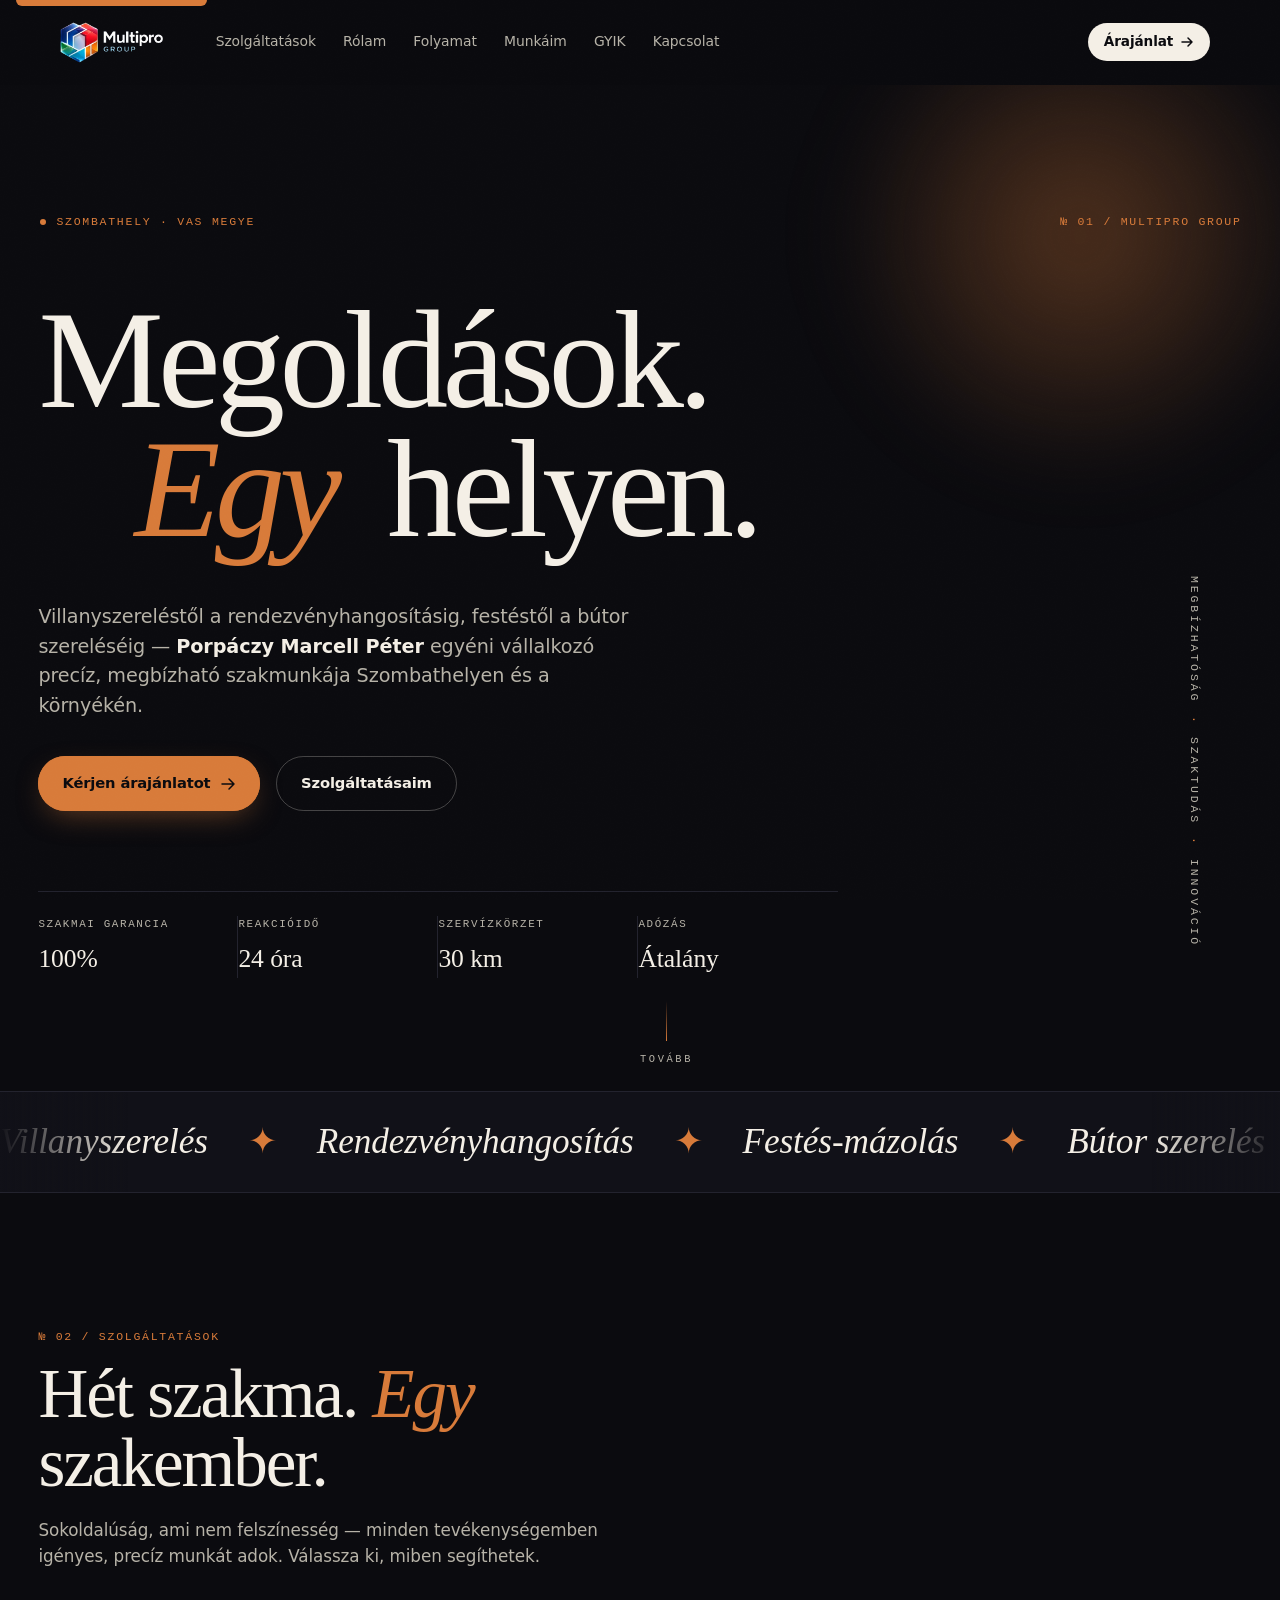
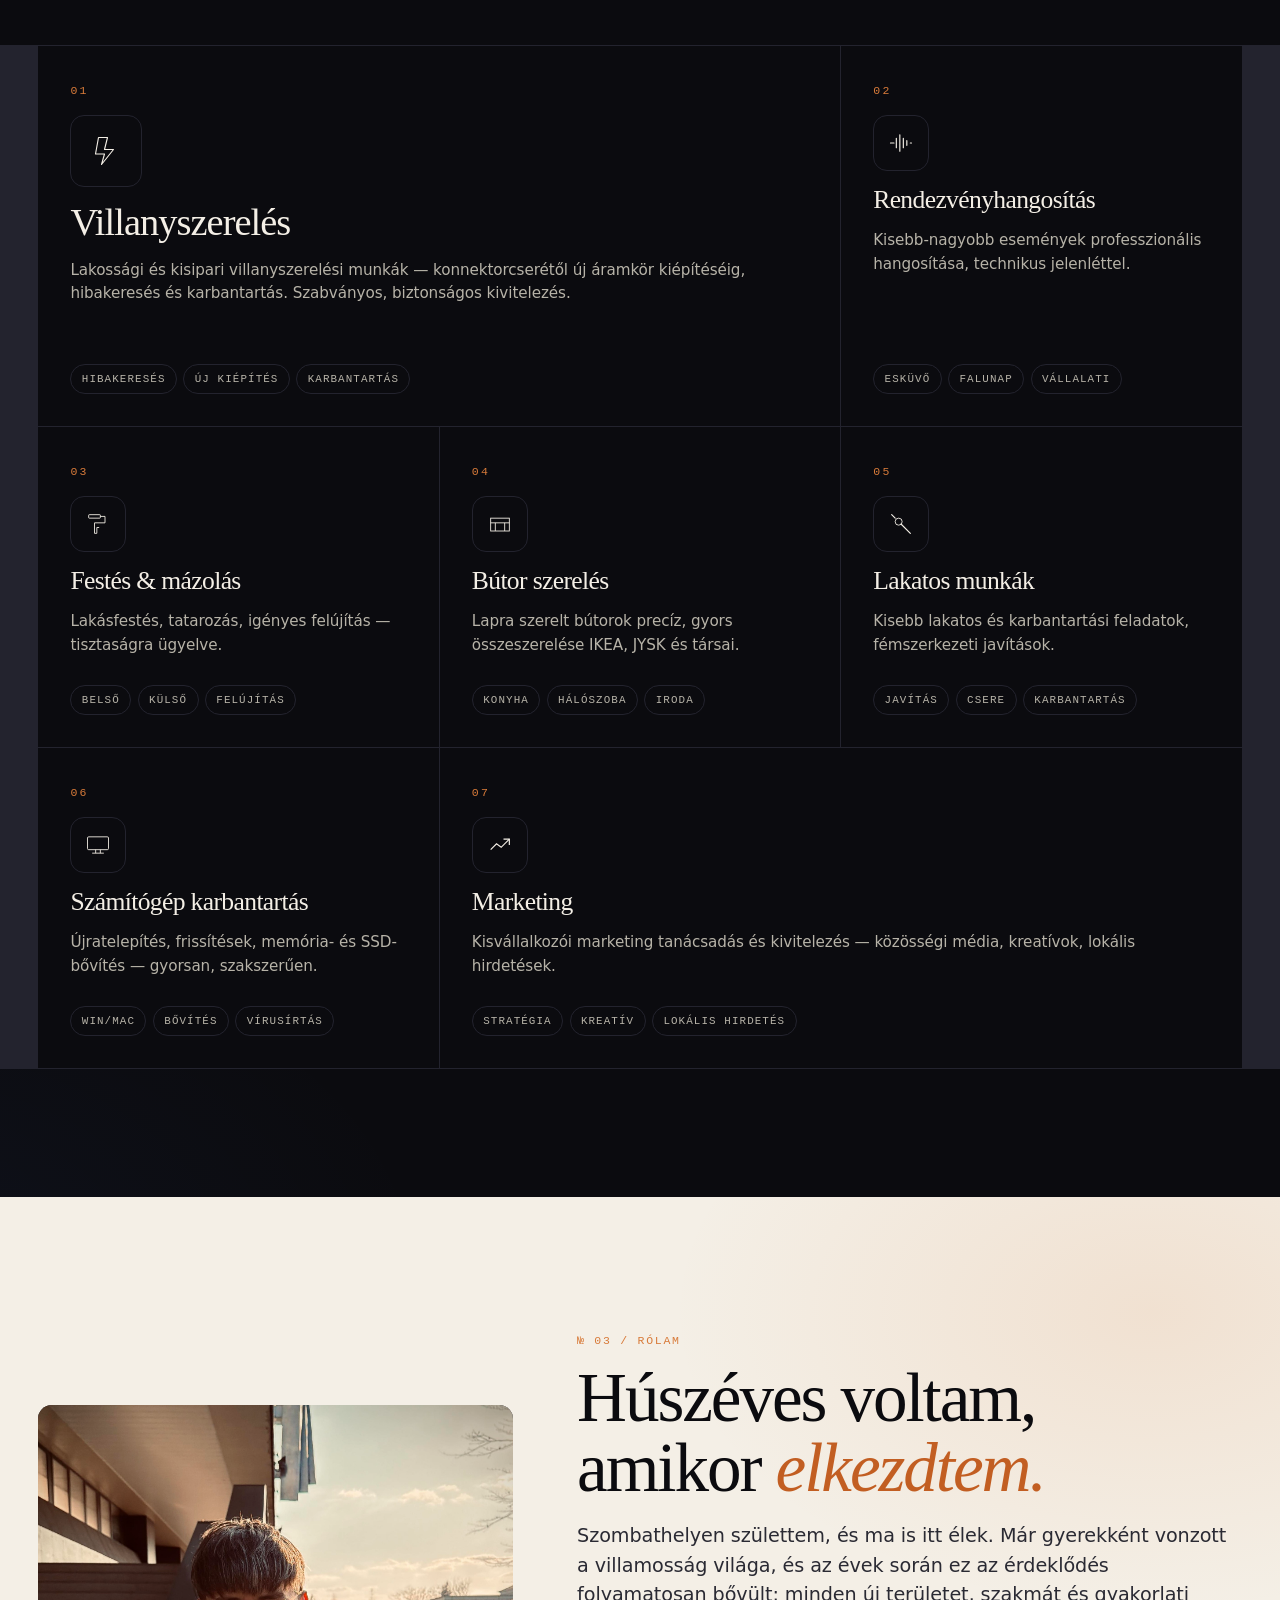
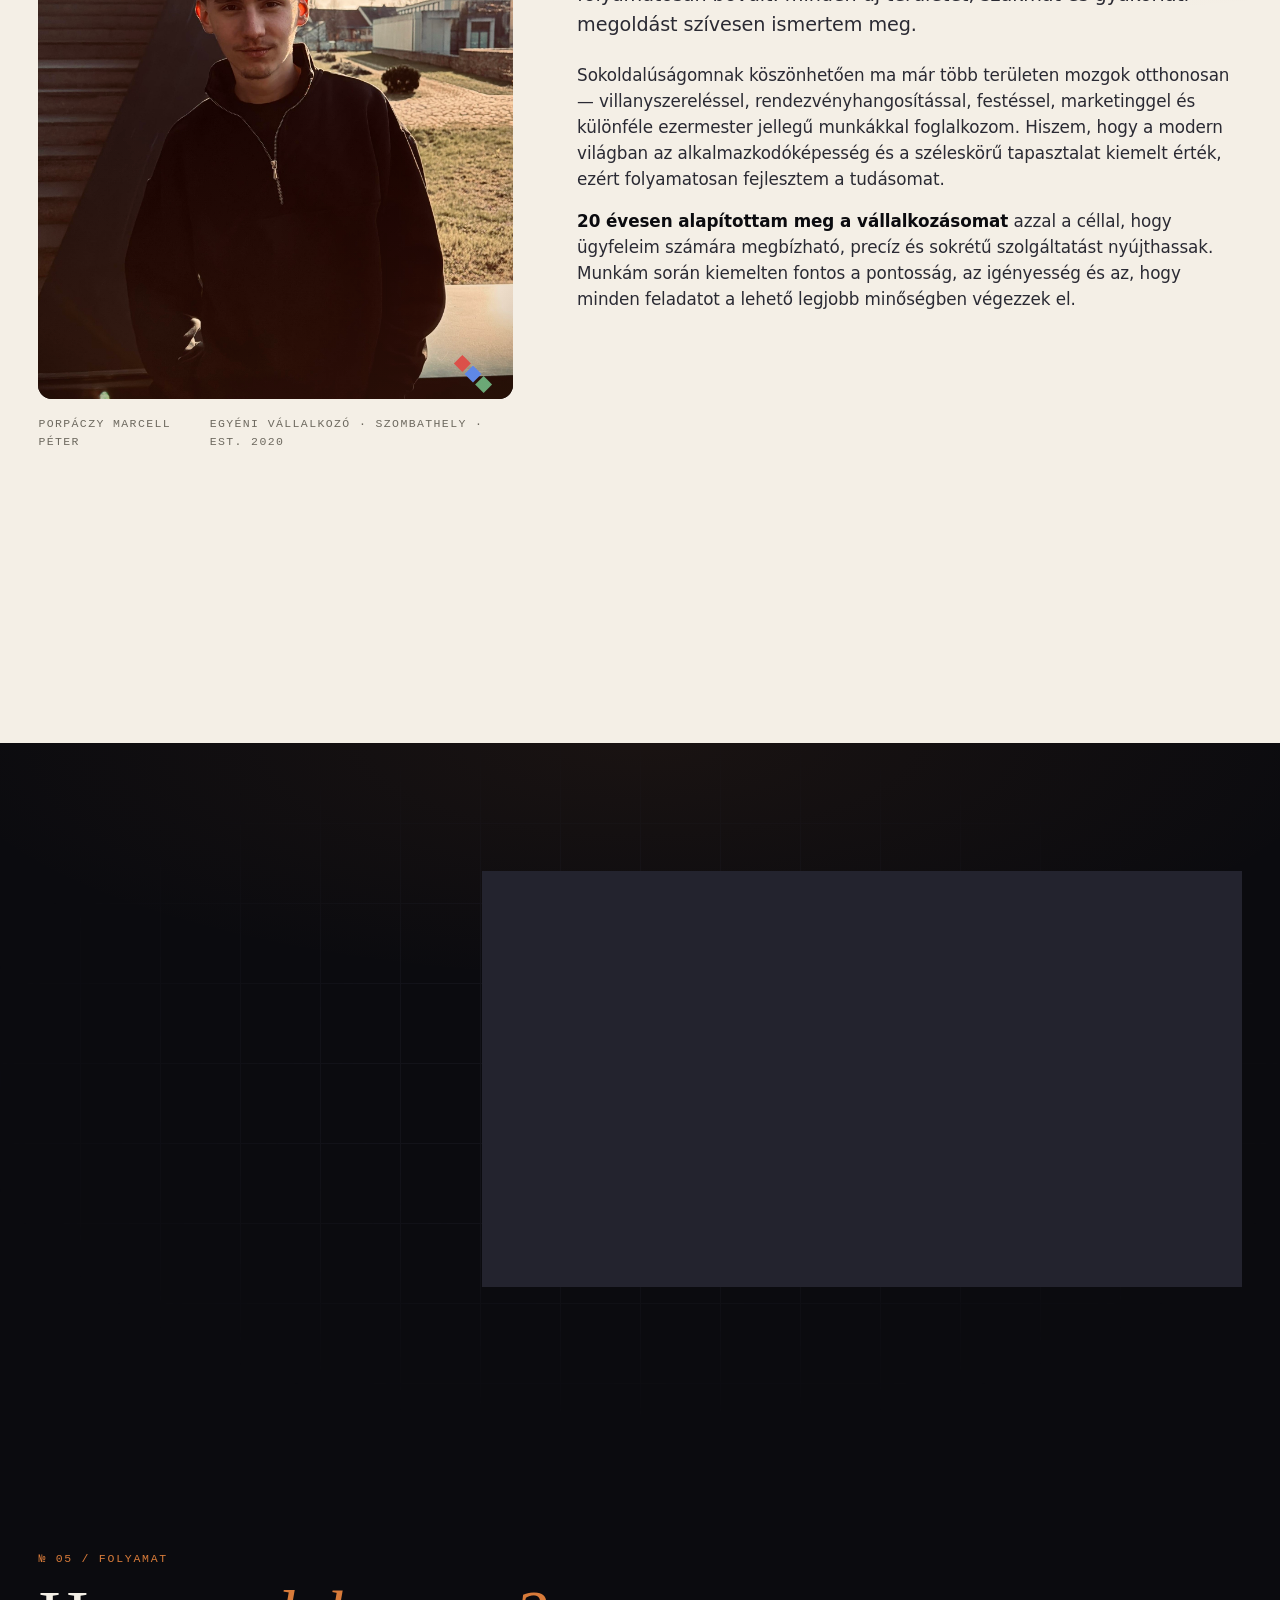
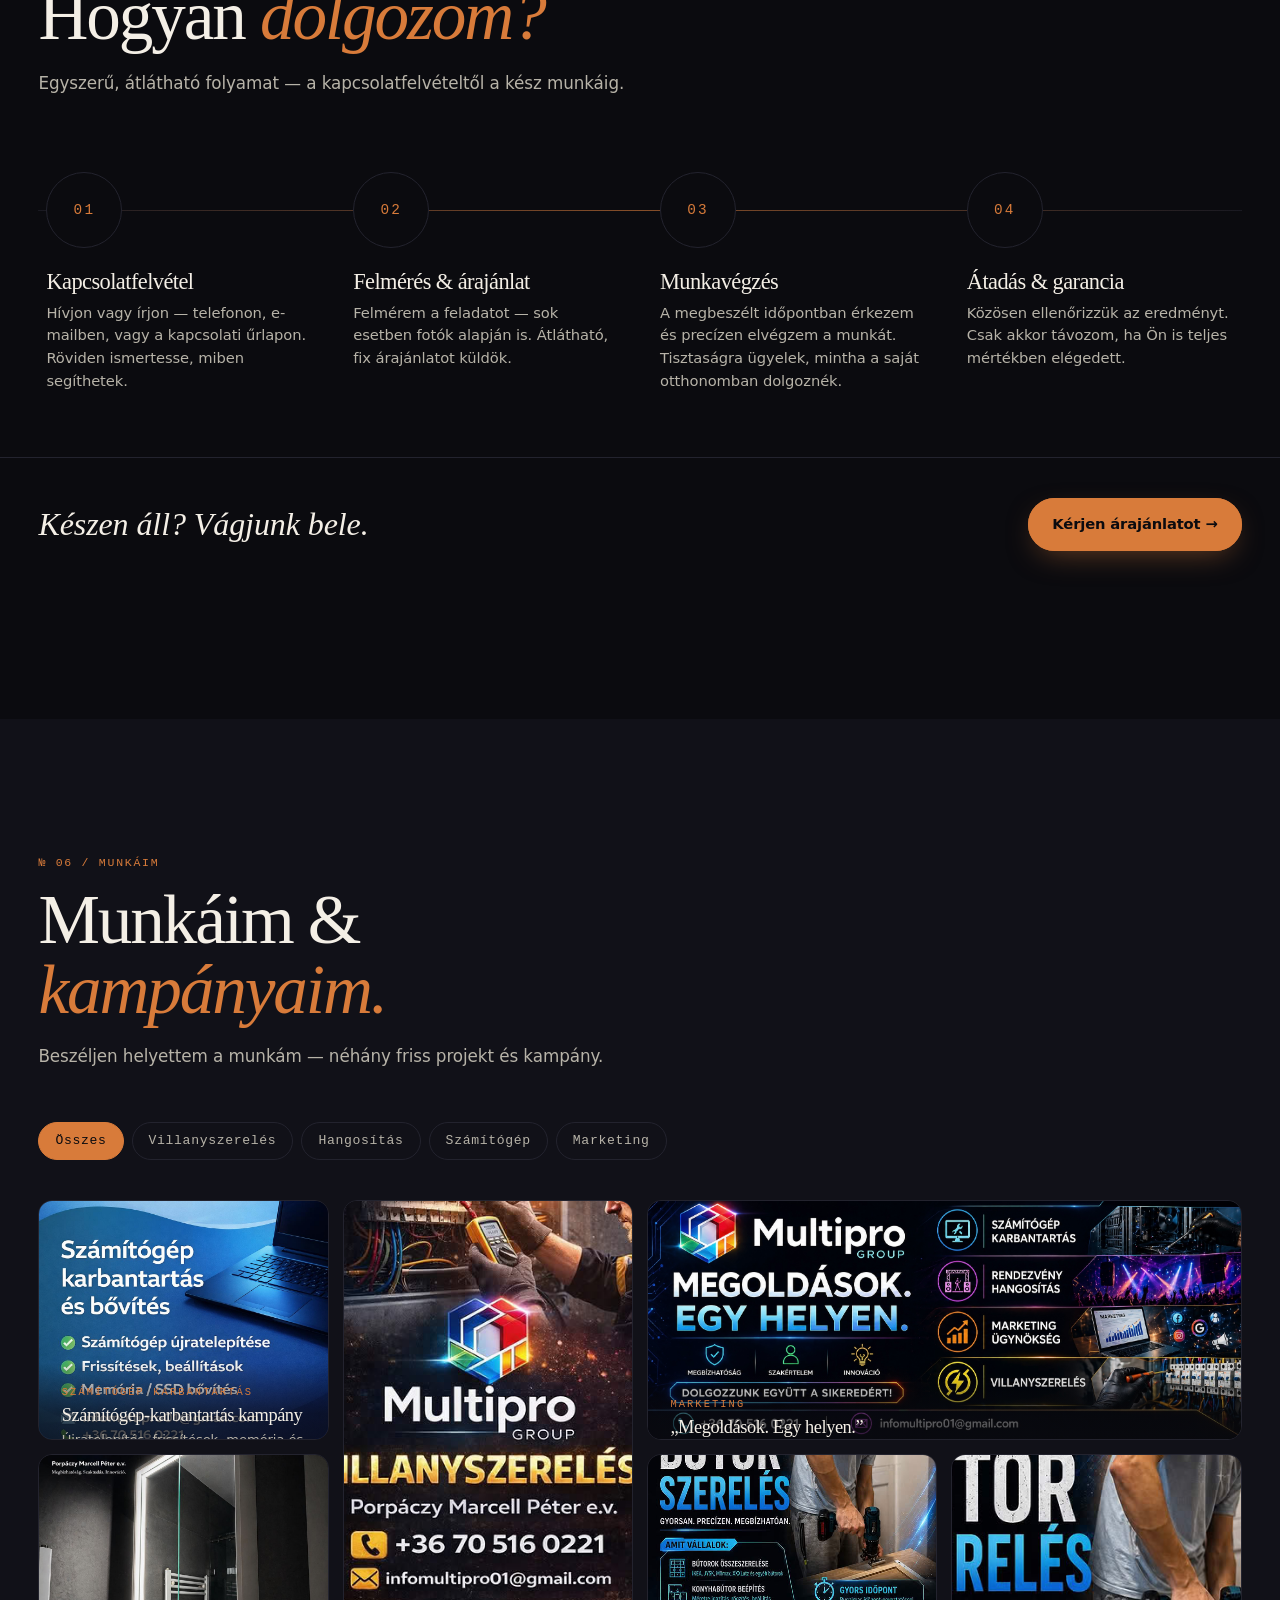
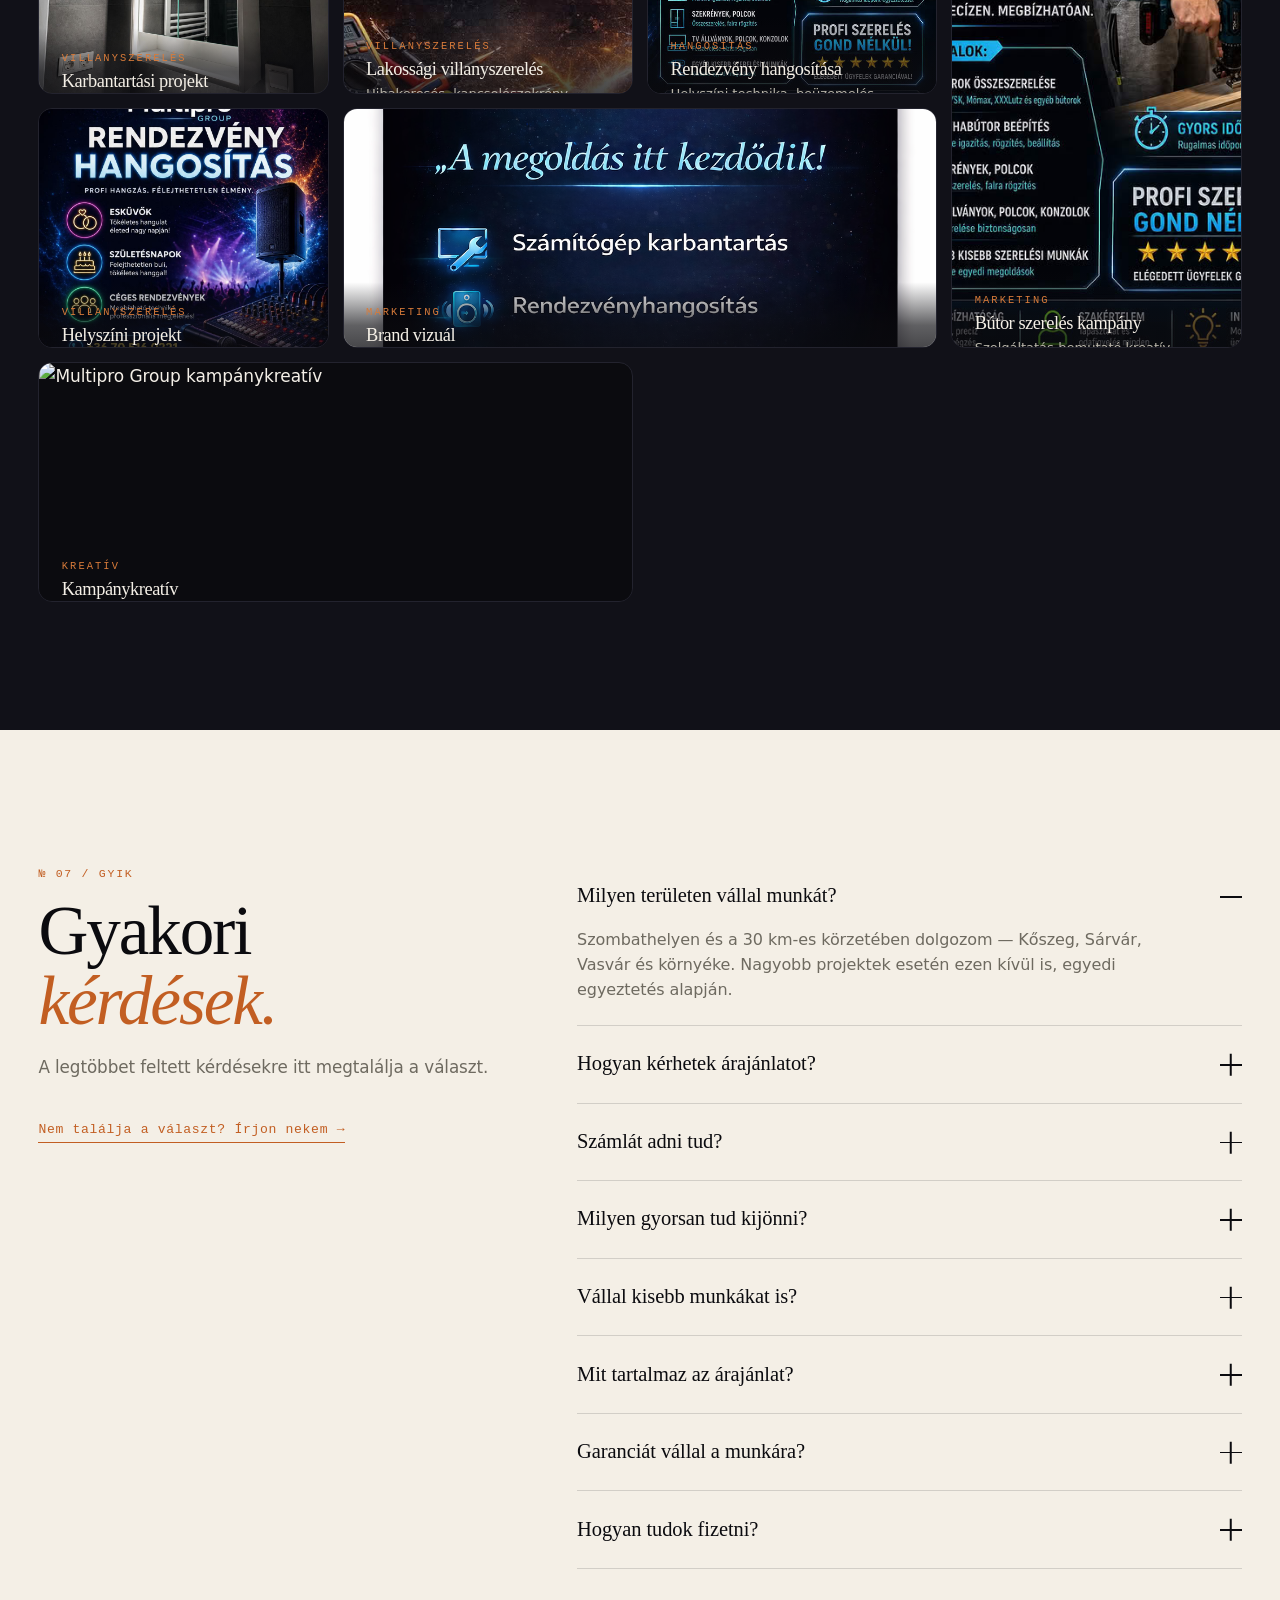
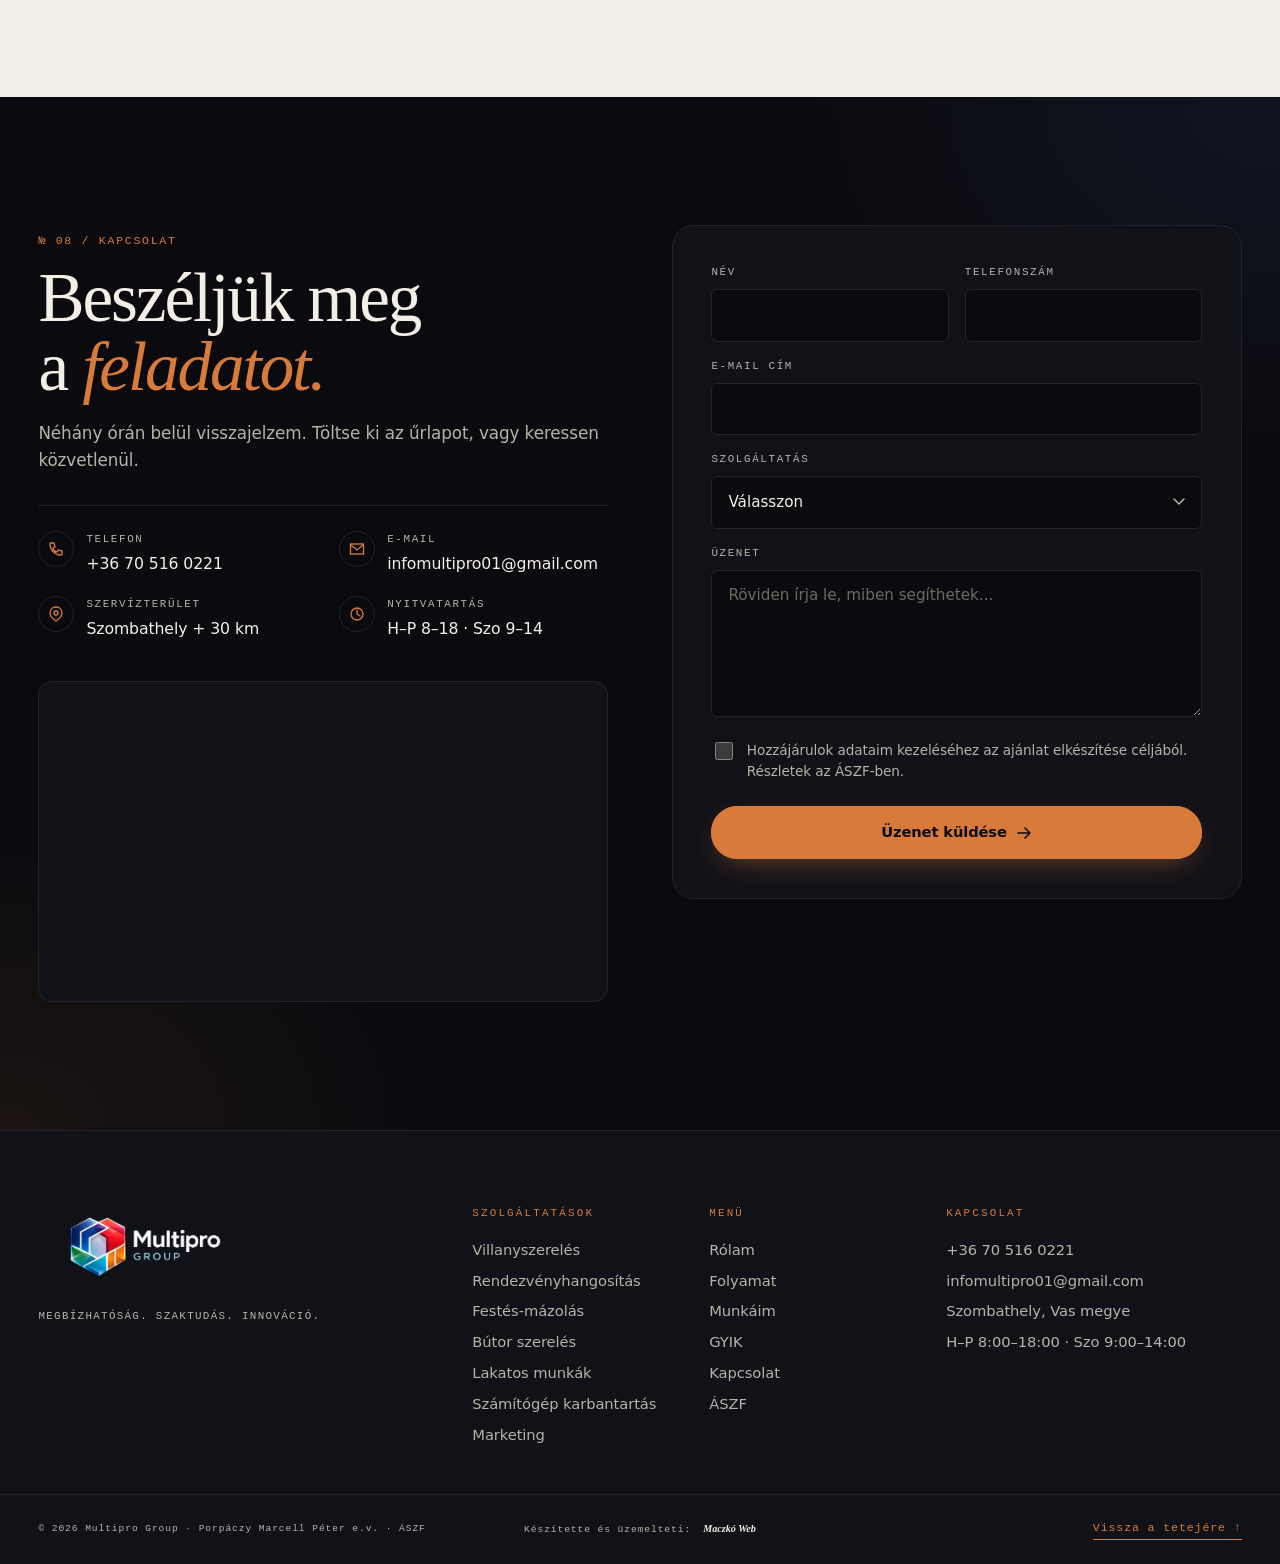
==== commit cc2c1f5c: "videokkal" ====
--- a/index.html
+++ b/index.html
@@ -648,6 +648,15 @@
             <p>Saját arculati anyag.</p>
           </figcaption>
         </figure>
+
+        <figure class="card card--wide" data-cat="egyeb">
+          <img src="images/portfolio/media/referencia-design.png" alt="Multipro Group kampánykreatív" loading="lazy">
+          <figcaption>
+            <span class="card__cat">Kreatív</span>
+            <h3>Kampánykreatív</h3>
+            <p>Friss vizuális anyag — Multipro Group.</p>
+          </figcaption>
+        </figure>
       </div>
     </section>
 
@@ -790,7 +799,7 @@
           <input type="text" name="_gotcha" tabindex="-1" autocomplete="off" aria-hidden="true" style="position:absolute;left:-9999px;width:1px;height:1px;opacity:0;">
 
           <!-- Signed token — generated with `npm run token` on the form-handler server -->
-          <input type="hidden" name="_token" value="[base64].x-40aurzLD9iQxfSa0lxn4wBpEf0_c25wTMU88g_V_A">
+          <input type="hidden" name="_token" value="[base64].x-40aurzLD9iQxfSa0lxn4wBpEf0_c25wTMUBBg_V_A">
 
           <div class="form__row">
             <label class="field">
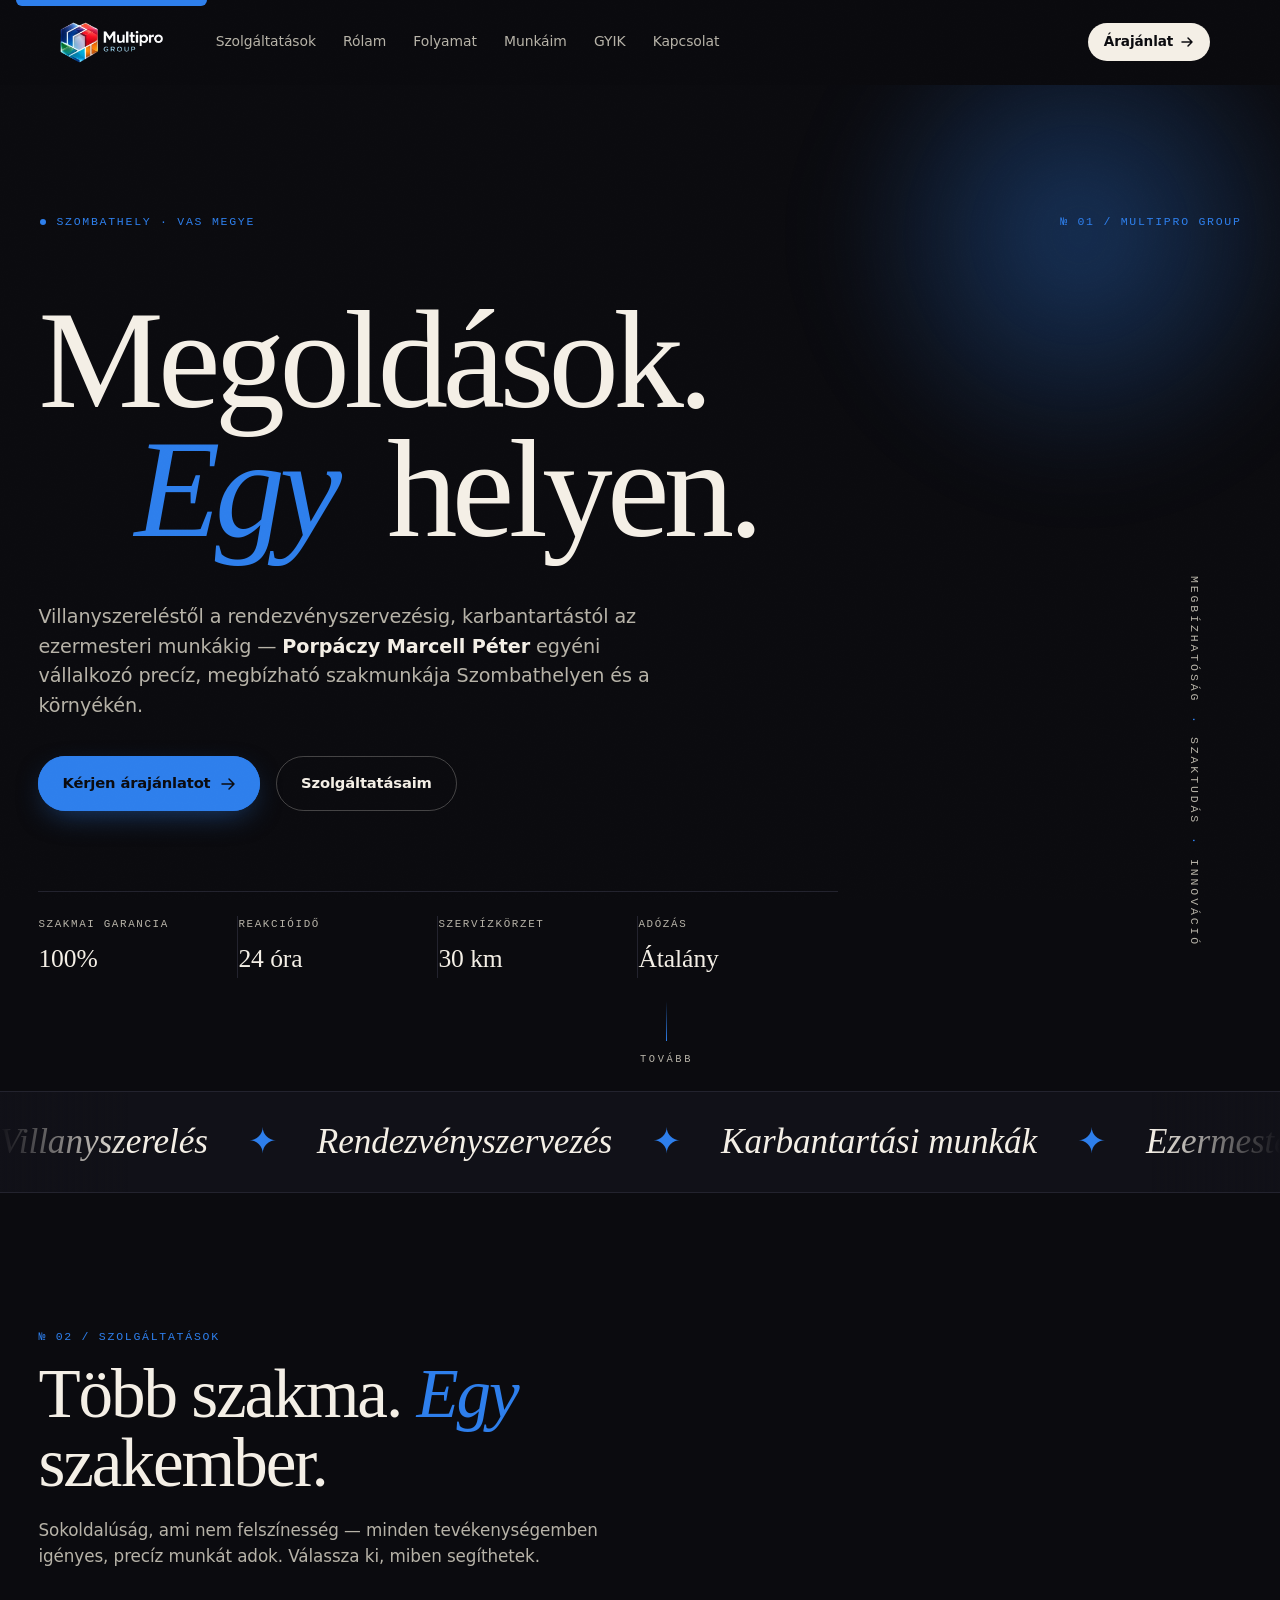
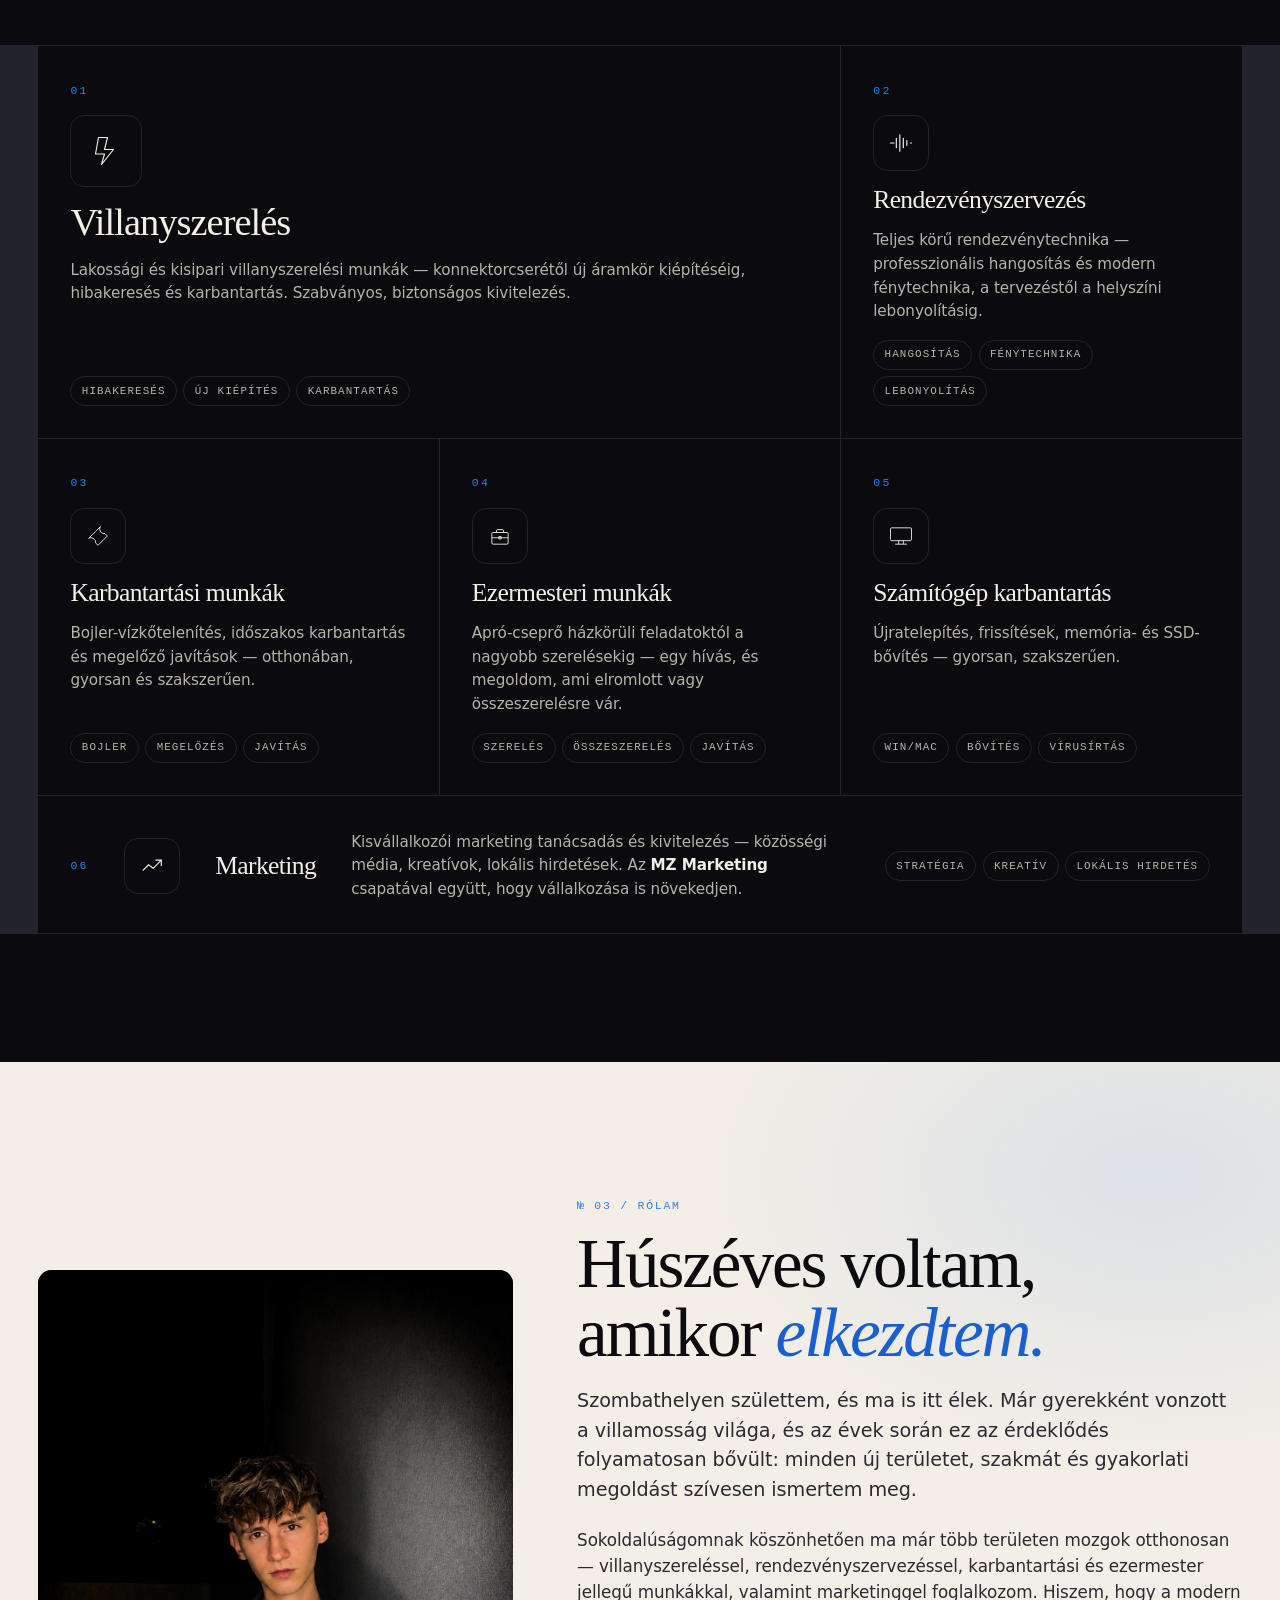
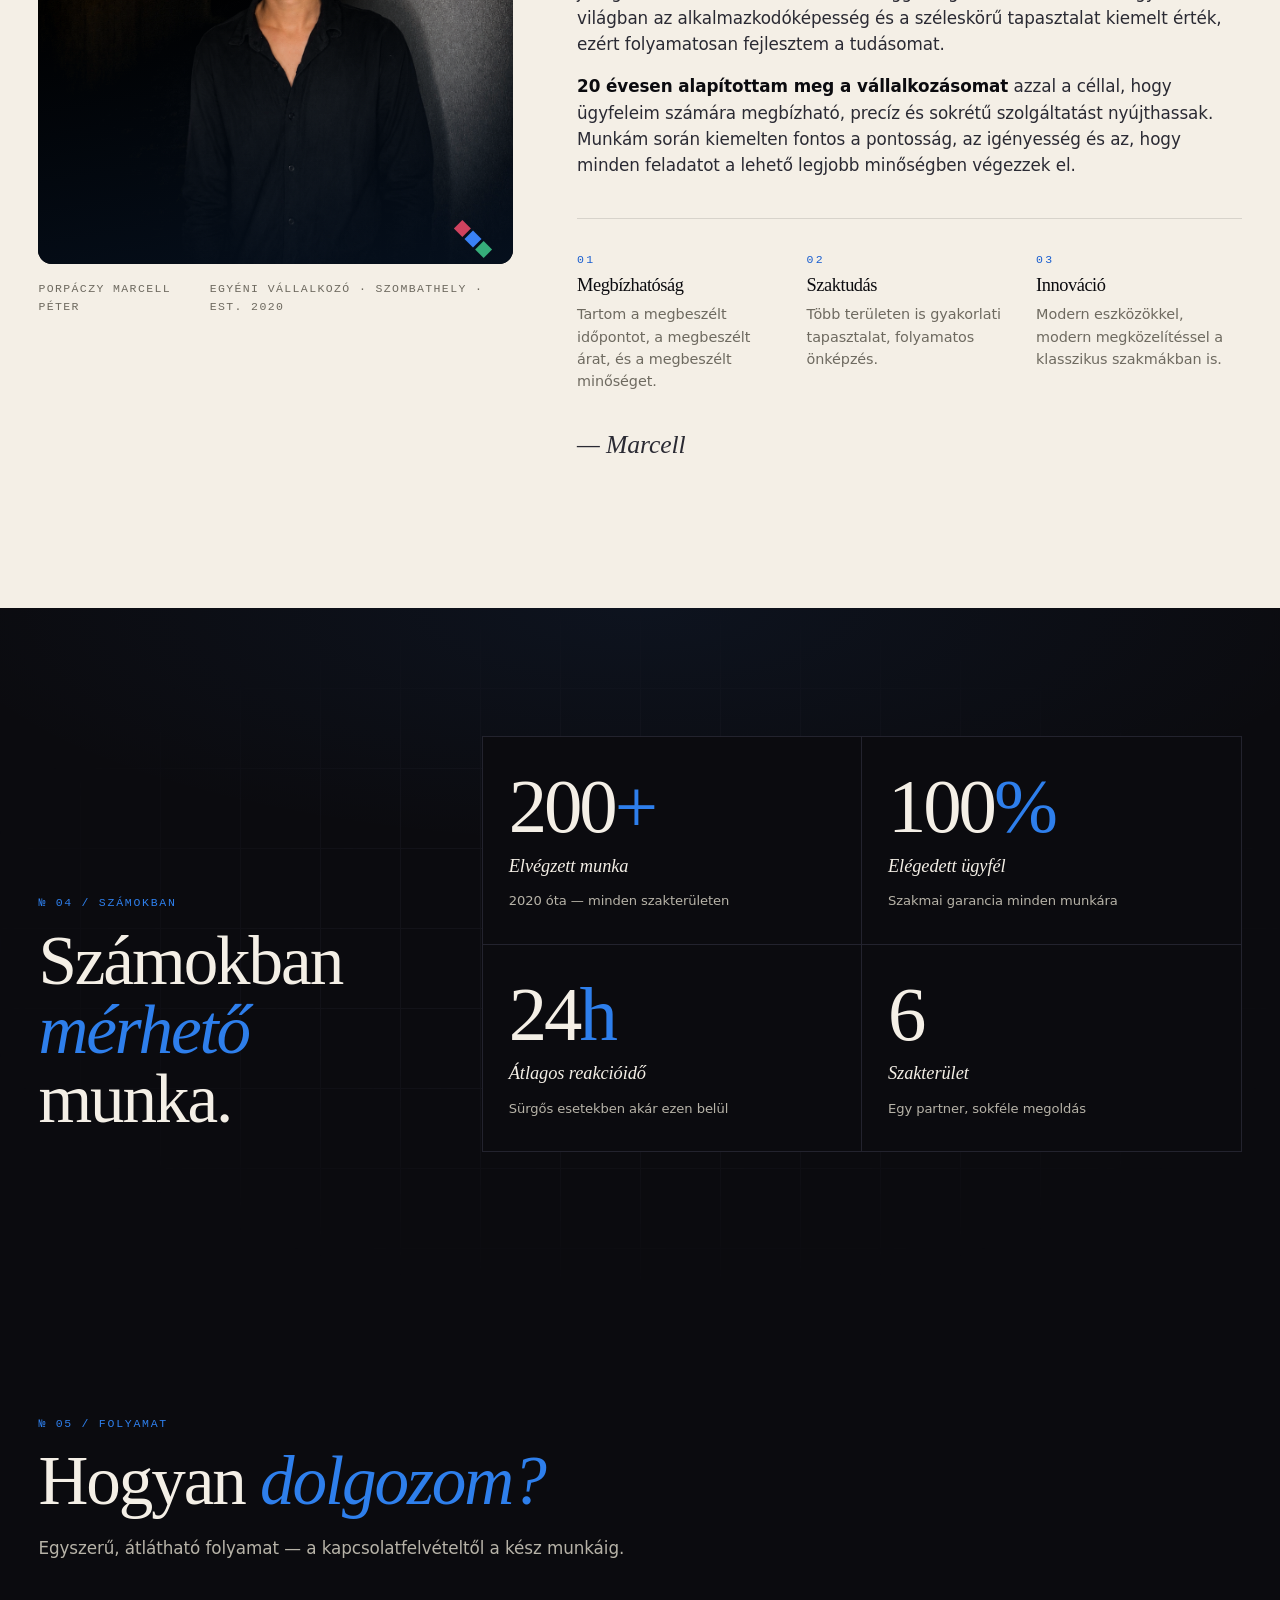
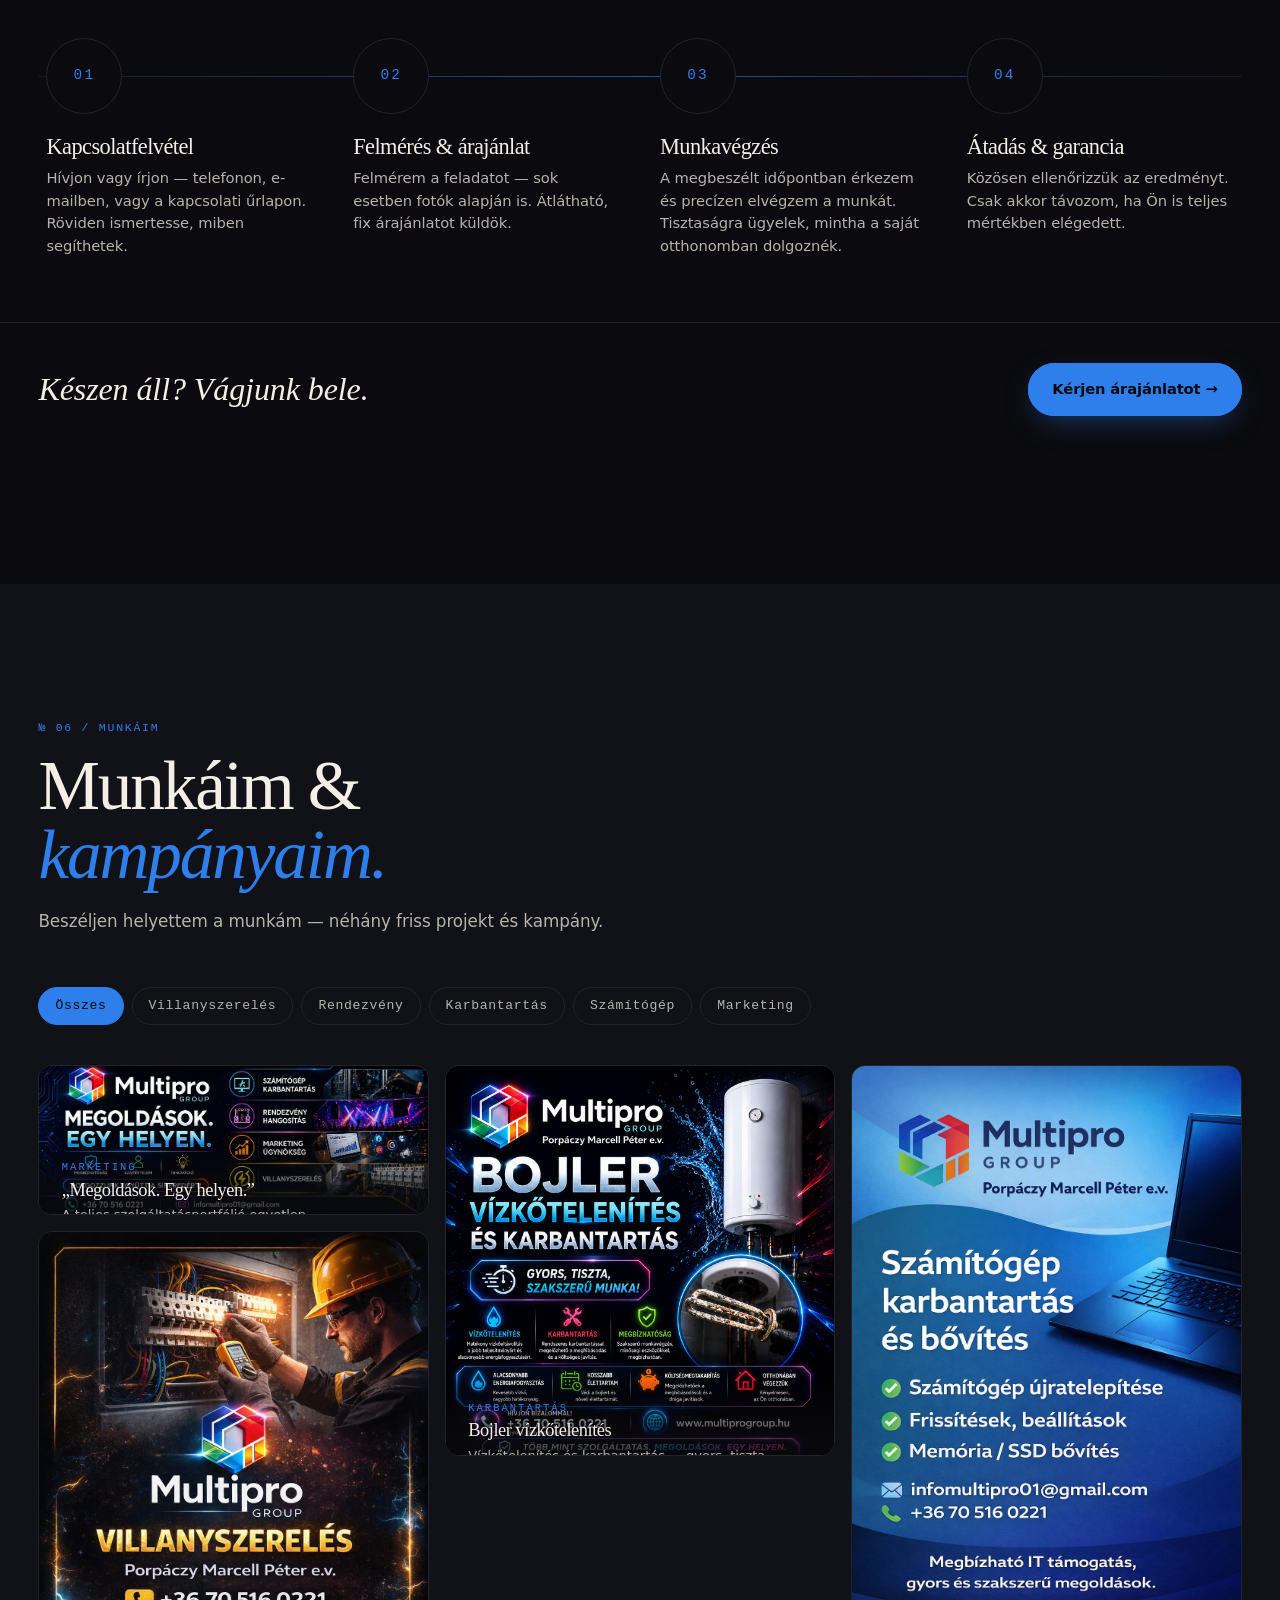
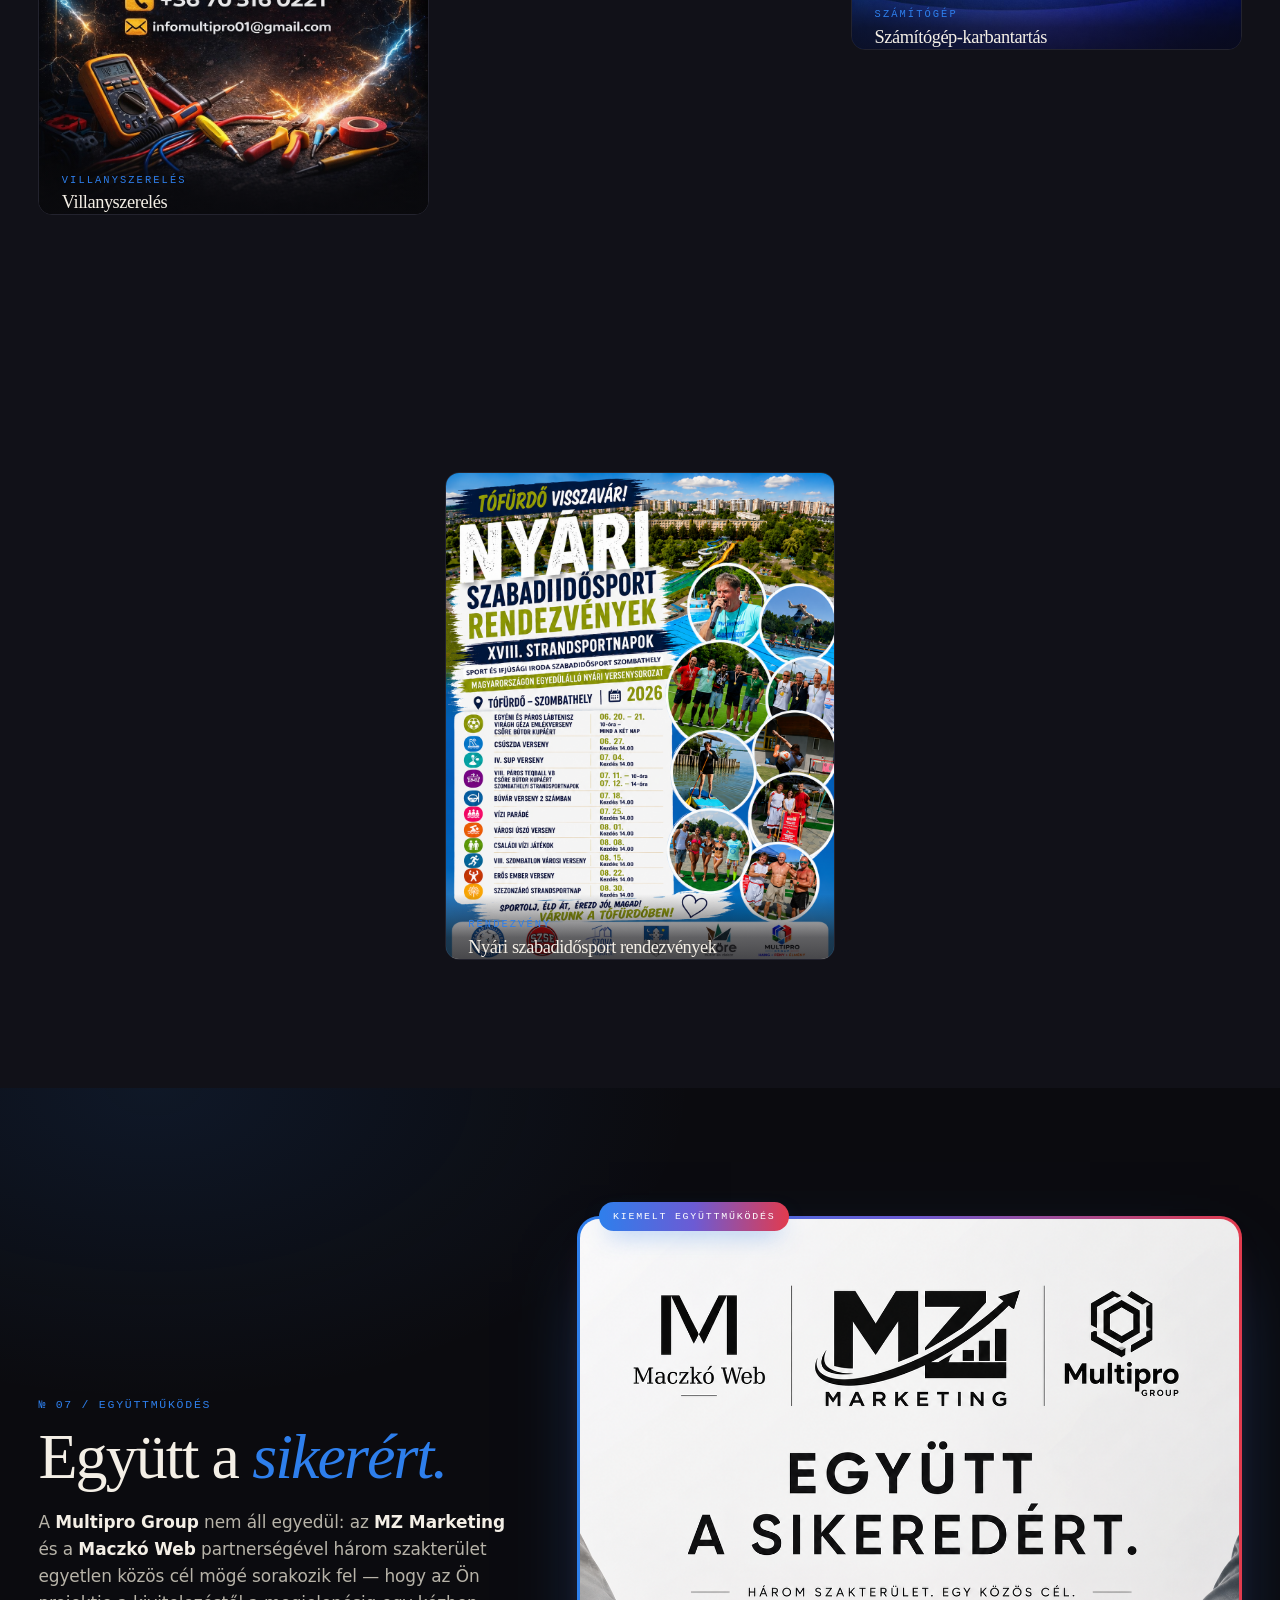
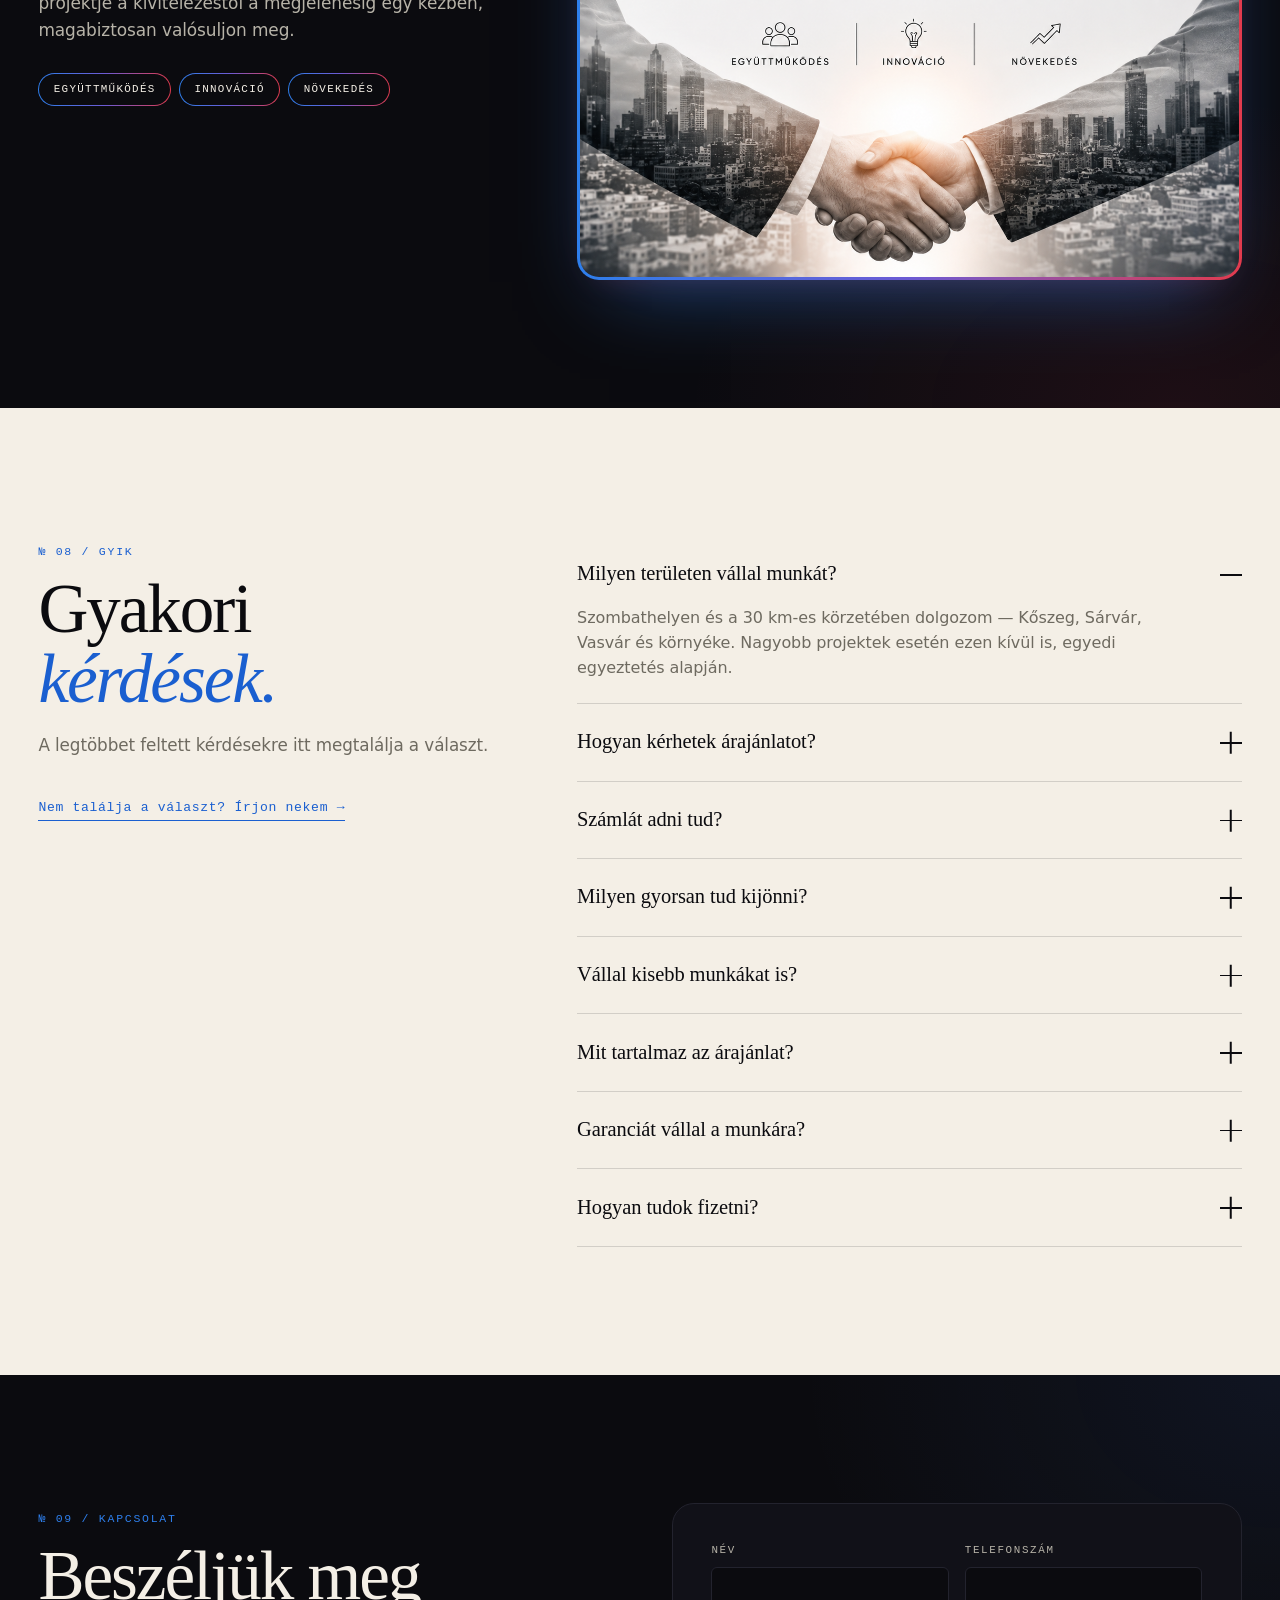
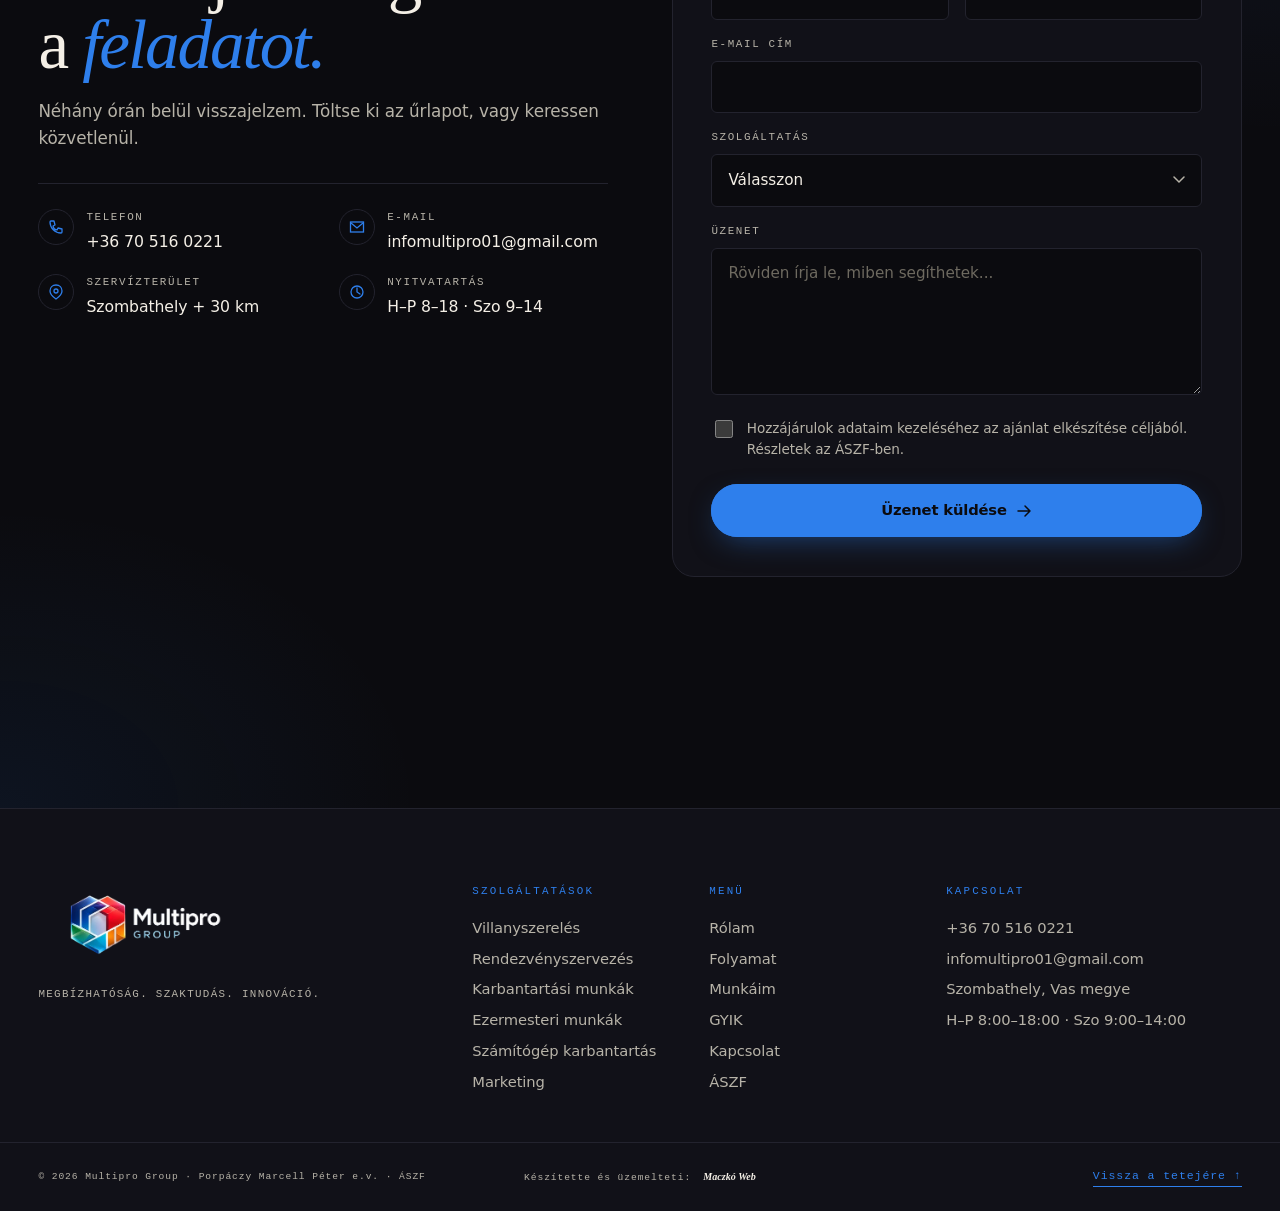
==== commit 977846e1: "kek" ====
--- a/index.html
+++ b/index.html
@@ -12,8 +12,8 @@
   <meta http-equiv="Permissions-Policy" content="geolocation=(), microphone=(), camera=(), payment=()">
 
   <title>Multipro Group · Villanyszerelés, hangosítás és ezermester munkák Szombathelyen | Porpáczy Marcell Péter e.v.</title>
-  <meta name="description" content="Megbízható villanyszerelés, rendezvényhangosítás, festés-mázolás, bútor szerelés, lakatos munkák, számítógép karbantartás és marketing Szombathelyen és környékén. Porpáczy Marcell Péter egyéni vállalkozó. Megbízhatóság. Szaktudás. Innováció.">
-  <meta name="keywords" content="villanyszerelés Szombathely, villanyszerelő Szombathely, rendezvényhangosítás Szombathely, ezermester Szombathely, festés mázolás Szombathely, bútor szerelés, lakatos Szombathely, számítógép karbantartás Szombathely, Multipro Group, Porpáczy Marcell">
+  <meta name="description" content="Megbízható villanyszerelés, rendezvényszervezés (hangosítás és fénytechnika), karbantartási és ezermesteri munkák, számítógép-karbantartás és marketing Szombathelyen és környékén. Porpáczy Marcell Péter egyéni vállalkozó. Megbízhatóság. Szaktudás. Innováció.">
+  <meta name="keywords" content="villanyszerelés Szombathely, villanyszerelő Szombathely, rendezvényszervezés Szombathely, rendezvényhangosítás Szombathely, fénytechnika, karbantartás Szombathely, bojler vízkőtelenítés, ezermester Szombathely, számítógép karbantartás Szombathely, marketing, Multipro Group, Porpáczy Marcell">
   <meta name="author" content="Porpáczy Marcell Péter">
   <meta name="robots" content="index, follow, max-image-preview:large">
   <meta name="language" content="Hungarian">
@@ -28,7 +28,7 @@
   <meta property="og:locale" content="hu_HU">
   <meta property="og:site_name" content="Multipro Group">
   <meta property="og:title" content="Multipro Group · Villanyszerelés, hangosítás és ezermester munkák Szombathelyen">
-  <meta property="og:description" content="Sokoldalú szakember Szombathelyen — villanyszereléstől a rendezvényhangosításig. Megbízhatóság. Szaktudás. Innováció.">
+  <meta property="og:description" content="Sokoldalú szakember Szombathelyen — villanyszereléstől a rendezvényszervezésig, karbantartástól az ezermesteri munkákig. Megbízhatóság. Szaktudás. Innováció.">
   <meta property="og:url" content="https://multiprogroup.hu/">
   <meta property="og:image" content="https://multiprogroup.hu/images/brand/logo-dark.png">
   <meta property="og:image:width" content="1200">
@@ -38,7 +38,7 @@
   <!-- Twitter -->
   <meta name="twitter:card" content="summary_large_image">
   <meta name="twitter:title" content="Multipro Group · Megoldások. Egy helyen.">
-  <meta name="twitter:description" content="Villanyszerelés, hangosítás, festés, bútor szerelés és több — Szombathely és környéke.">
+  <meta name="twitter:description" content="Villanyszerelés, rendezvényszervezés, karbantartás, ezermesteri munkák és több — Szombathely és környéke.">
   <meta name="twitter:image" content="https://multiprogroup.hu/images/brand/logo-dark.png">
 
   <!-- Theme & Icons -->
@@ -64,7 +64,7 @@
     "@id": "https://multiprogroup.hu/#business",
     "name": "Multipro Group",
     "alternateName": "Porpáczy Marcell Péter e.v.",
-    "description": "Villanyszerelés, rendezvényhangosítás, festés-mázolás, bútor szerelés, lakatos munkák, számítógép karbantartás és marketing szolgáltatások Szombathelyen és környékén.",
+    "description": "Villanyszerelés, rendezvényszervezés (hangosítás és fénytechnika), karbantartási és ezermesteri munkák, számítógép karbantartás és marketing szolgáltatások Szombathelyen és környékén.",
     "image": "https://multiprogroup.hu/images/brand/logo-dark.png",
     "logo": "https://multiprogroup.hu/images/brand/logo-light.png",
     "url": "https://multiprogroup.hu/",
@@ -114,10 +114,9 @@
       "name": "Multipro Group szolgáltatások",
       "itemListElement": [
         { "@type": "Offer", "itemOffered": { "@type": "Service", "name": "Villanyszerelés", "description": "Lakossági és kisipari villanyszerelési munkák — javítás, kiépítés, karbantartás." } },
-        { "@type": "Offer", "itemOffered": { "@type": "Service", "name": "Rendezvényhangosítás", "description": "Kisebb-nagyobb rendezvények professzionális hangosítása." } },
-        { "@type": "Offer", "itemOffered": { "@type": "Service", "name": "Festés-mázolás", "description": "Lakásfestés, tatarozás, igényes felújítás." } },
-        { "@type": "Offer", "itemOffered": { "@type": "Service", "name": "Bútor szerelés", "description": "Lapra szerelt bútorok precíz összeszerelése." } },
-        { "@type": "Offer", "itemOffered": { "@type": "Service", "name": "Lakatos munkák", "description": "Kisebb lakatos és karbantartási feladatok." } },
+        { "@type": "Offer", "itemOffered": { "@type": "Service", "name": "Rendezvényszervezés", "description": "Rendezvények teljes körű technikai kiszolgálása — professzionális hangosítás és modern fénytechnika, tervezéstől a lebonyolításig." } },
+        { "@type": "Offer", "itemOffered": { "@type": "Service", "name": "Karbantartási munkák", "description": "Bojler-vízkőtelenítés, időszakos karbantartás és megelőző javítások." } },
+        { "@type": "Offer", "itemOffered": { "@type": "Service", "name": "Ezermesteri munkák", "description": "Sokrétű házkörüli szerelési, javítási és összeszerelési feladatok." } },
         { "@type": "Offer", "itemOffered": { "@type": "Service", "name": "Számítógép karbantartás", "description": "Számítógép újratelepítése, frissítések, memória és SSD bővítés." } },
         { "@type": "Offer", "itemOffered": { "@type": "Service", "name": "Marketing", "description": "Kisvállalkozói marketing tanácsadás és kivitelezés." } }
       ]
@@ -246,7 +245,7 @@
         </h1>
 
         <p class="hero__lede">
-          Villanyszereléstől a rendezvényhangosításig, festéstől a bútor szereléséig &mdash;
+          Villanyszereléstől a rendezvényszervezésig, karbantartástól az ezermesteri munkákig &mdash;
           <strong>Porpáczy Marcell Péter</strong> egyéni vállalkozó precíz, megbízható szakmunkája Szombathelyen és a környékén.
         </p>
 
@@ -294,17 +293,15 @@
     <div class="marquee" aria-hidden="true">
       <div class="marquee__track">
         <span>Villanyszerelés</span><span class="marquee__dot">✦</span>
-        <span>Rendezvényhangosítás</span><span class="marquee__dot">✦</span>
-        <span>Festés-mázolás</span><span class="marquee__dot">✦</span>
-        <span>Bútor szerelés</span><span class="marquee__dot">✦</span>
-        <span>Lakatos munkák</span><span class="marquee__dot">✦</span>
+        <span>Rendezvényszervezés</span><span class="marquee__dot">✦</span>
+        <span>Karbantartási munkák</span><span class="marquee__dot">✦</span>
+        <span>Ezermesteri munkák</span><span class="marquee__dot">✦</span>
         <span>Számítógép karbantartás</span><span class="marquee__dot">✦</span>
         <span>Marketing</span><span class="marquee__dot">✦</span>
         <span>Villanyszerelés</span><span class="marquee__dot">✦</span>
-        <span>Rendezvényhangosítás</span><span class="marquee__dot">✦</span>
-        <span>Festés-mázolás</span><span class="marquee__dot">✦</span>
-        <span>Bútor szerelés</span><span class="marquee__dot">✦</span>
-        <span>Lakatos munkák</span><span class="marquee__dot">✦</span>
+        <span>Rendezvényszervezés</span><span class="marquee__dot">✦</span>
+        <span>Karbantartási munkák</span><span class="marquee__dot">✦</span>
+        <span>Ezermesteri munkák</span><span class="marquee__dot">✦</span>
         <span>Számítógép karbantartás</span><span class="marquee__dot">✦</span>
         <span>Marketing</span><span class="marquee__dot">✦</span>
       </div>
@@ -315,7 +312,7 @@
       <header class="section-head">
         <span class="section-head__index">№ 02 / Szolgáltatások</span>
         <h2 id="services-h" class="section-head__title">
-          Hét szakma. <em>Egy</em> szakember.
+          Több szakma. <em>Egy</em> szakember.
         </h2>
         <p class="section-head__lede">
           Sokoldalúság, ami nem felszínesség &mdash; minden tevékenységemben igényes, precíz munkát adok.
@@ -349,52 +346,38 @@
               <path d="M6 24 L12 24 M16 16 L16 32 M22 10 L22 38 M28 16 L28 32 M34 20 L34 28 M40 24 L42 24" stroke="currentColor" stroke-width="2" stroke-linecap="round"/>
             </svg>
           </div>
-          <h3 class="svc__title">Rendezvényhangosítás</h3>
-          <p class="svc__desc">Kisebb-nagyobb események professzionális hangosítása, technikus jelenléttel.</p>
-          <ul class="svc__tags"><li>Esküvő</li><li>Falunap</li><li>Vállalati</li></ul>
+          <h3 class="svc__title">Rendezvényszervezés</h3>
+          <p class="svc__desc">Teljes körű rendezvénytechnika &mdash; professzionális hangosítás és modern fénytechnika, a tervezéstől a helyszíni lebonyolításig.</p>
+          <ul class="svc__tags"><li>Hangosítás</li><li>Fénytechnika</li><li>Lebonyolítás</li></ul>
         </article>
 
         <article class="svc">
           <div class="svc__num">03</div>
           <div class="svc__icon" aria-hidden="true">
             <svg viewBox="0 0 48 48" fill="none">
-              <rect x="8" y="8" width="20" height="6" rx="1" stroke="currentColor" stroke-width="1.5"/>
-              <path d="M28 11 L36 11 L36 22 L18 22 L18 40 L22 40 L22 30 L26 30" stroke="currentColor" stroke-width="1.5" fill="none"/>
+              <path d="M28 8 a8 8 0 0 0 8 12 L40 24 L24 40 L20 36 a8 8 0 0 0-12-8 L20 16 Z" stroke="currentColor" stroke-width="1.5" stroke-linejoin="round"/>
             </svg>
           </div>
-          <h3 class="svc__title">Festés &amp; mázolás</h3>
-          <p class="svc__desc">Lakásfestés, tatarozás, igényes felújítás &mdash; tisztaságra ügyelve.</p>
-          <ul class="svc__tags"><li>Belső</li><li>Külső</li><li>Felújítás</li></ul>
+          <h3 class="svc__title">Karbantartási munkák</h3>
+          <p class="svc__desc">Bojler-vízkőtelenítés, időszakos karbantartás és megelőző javítások &mdash; otthonában, gyorsan és szakszerűen.</p>
+          <ul class="svc__tags"><li>Bojler</li><li>Megelőzés</li><li>Javítás</li></ul>
         </article>
 
         <article class="svc">
           <div class="svc__num">04</div>
           <div class="svc__icon" aria-hidden="true">
             <svg viewBox="0 0 48 48" fill="none">
-              <rect x="8" y="14" width="32" height="22" stroke="currentColor" stroke-width="1.5"/>
-              <path d="M8 22 L40 22 M16 22 L16 36 M32 22 L32 36" stroke="currentColor" stroke-width="1.5"/>
+              <rect x="10" y="18" width="28" height="20" rx="2" stroke="currentColor" stroke-width="1.5"/>
+              <path d="M18 18 v-3 a2 2 0 0 1 2-2 h8 a2 2 0 0 1 2 2 v3 M10 27 h28 M22 25 h4 v4 h-4 Z" stroke="currentColor" stroke-width="1.5" stroke-linejoin="round"/>
             </svg>
           </div>
-          <h3 class="svc__title">Bútor szerelés</h3>
-          <p class="svc__desc">Lapra szerelt bútorok precíz, gyors összeszerelése IKEA, JYSK és társai.</p>
-          <ul class="svc__tags"><li>Konyha</li><li>Hálószoba</li><li>Iroda</li></ul>
+          <h3 class="svc__title">Ezermesteri munkák</h3>
+          <p class="svc__desc">Apró-cseprő házkörüli feladatoktól a nagyobb szerelésekig &mdash; egy hívás, és megoldom, ami elromlott vagy összeszerelésre vár.</p>
+          <ul class="svc__tags"><li>Szerelés</li><li>Összeszerelés</li><li>Javítás</li></ul>
         </article>
 
         <article class="svc">
           <div class="svc__num">05</div>
-          <div class="svc__icon" aria-hidden="true">
-            <svg viewBox="0 0 48 48" fill="none">
-              <circle cx="20" cy="20" r="6" stroke="currentColor" stroke-width="1.5"/>
-              <path d="M24 24 L40 40 M14 14 L8 8" stroke="currentColor" stroke-width="2" stroke-linecap="round"/>
-            </svg>
-          </div>
-          <h3 class="svc__title">Lakatos munkák</h3>
-          <p class="svc__desc">Kisebb lakatos és karbantartási feladatok, fémszerkezeti javítások.</p>
-          <ul class="svc__tags"><li>Javítás</li><li>Csere</li><li>Karbantartás</li></ul>
-        </article>
-
-        <article class="svc">
-          <div class="svc__num">06</div>
           <div class="svc__icon" aria-hidden="true">
             <svg viewBox="0 0 48 48" fill="none">
               <rect x="6" y="10" width="36" height="22" rx="2" stroke="currentColor" stroke-width="1.5"/>
@@ -406,8 +389,8 @@
           <ul class="svc__tags"><li>Win/Mac</li><li>Bővítés</li><li>Vírusírtás</li></ul>
         </article>
 
-        <article class="svc svc--wide">
-          <div class="svc__num">07</div>
+        <article class="svc svc--full">
+          <div class="svc__num">06</div>
           <div class="svc__icon" aria-hidden="true">
             <svg viewBox="0 0 48 48" fill="none">
               <path d="M8 32 L18 22 L26 28 L40 14" stroke="currentColor" stroke-width="2" fill="none"/>
@@ -415,7 +398,7 @@
             </svg>
           </div>
           <h3 class="svc__title">Marketing</h3>
-          <p class="svc__desc">Kisvállalkozói marketing tanácsadás és kivitelezés &mdash; közösségi média, kreatívok, lokális hirdetések.</p>
+          <p class="svc__desc">Kisvállalkozói marketing tanácsadás és kivitelezés &mdash; közösségi média, kreatívok, lokális hirdetések. Az <strong>MZ Marketing</strong> csapatával együtt, hogy vállalkozása is növekedjen.</p>
           <ul class="svc__tags"><li>Stratégia</li><li>Kreatív</li><li>Lokális hirdetés</li></ul>
         </article>
 
@@ -428,7 +411,7 @@
 
         <aside class="about__media">
           <figure class="about__photo">
-            <img src="images/brand/marcell.jpg" alt="Porpáczy Marcell Péter — egyéni vállalkozó, Szombathely" loading="lazy" width="800" height="1000">
+            <img src="images/brand/marcell-2026.png" alt="Porpáczy Marcell Péter — egyéni vállalkozó, Szombathely" loading="lazy" width="1080" height="1440">
             <div class="about__cube" aria-hidden="true">
               <span></span><span></span><span></span>
             </div>
@@ -453,8 +436,8 @@
 
           <p>
             Sokoldalúságomnak köszönhetően ma már több területen mozgok otthonosan
-            &mdash; villanyszereléssel, rendezvényhangosítással, festéssel, marketinggel és
-            különféle ezermester jellegű munkákkal foglalkozom. Hiszem, hogy a modern világban
+            &mdash; villanyszereléssel, rendezvényszervezéssel, karbantartási és
+            ezermester jellegű munkákkal, valamint marketinggel foglalkozom. Hiszem, hogy a modern világban
             az alkalmazkodóképesség és a széleskörű tapasztalat kiemelt érték, ezért folyamatosan
             fejlesztem a tudásomat.
           </p>
@@ -514,7 +497,7 @@
             <span class="stat__label">Átlagos reakcióidő</span>
             <span class="stat__detail">Sürgős esetekben akár ezen belül</span>
           </li>
-          <li class="stat" data-target="7" data-suffix="">
+          <li class="stat" data-target="6" data-suffix="">
             <span class="stat__num"><span class="stat__count">0</span></span>
             <span class="stat__label">Szakterület</span>
             <span class="stat__detail">Egy partner, sokféle megoldás</span>
@@ -571,91 +554,114 @@
       <div class="portfolio__filters" role="tablist" aria-label="Szűrés">
         <button class="chip is-active" data-filter="all" role="tab" aria-selected="true">Összes</button>
         <button class="chip" data-filter="villany" role="tab" aria-selected="false">Villanyszerelés</button>
-        <button class="chip" data-filter="hangositas" role="tab" aria-selected="false">Hangosítás</button>
+        <button class="chip" data-filter="rendezveny" role="tab" aria-selected="false">Rendezvény</button>
+        <button class="chip" data-filter="karbantartas" role="tab" aria-selected="false">Karbantartás</button>
         <button class="chip" data-filter="it" role="tab" aria-selected="false">Számítógép</button>
         <button class="chip" data-filter="marketing" role="tab" aria-selected="false">Marketing</button>
       </div>
 
       <div class="portfolio__grid">
+        <figure class="card" data-cat="marketing">
+          <img src="images/portfolio/03-megoldasok.jpg" alt="Multipro Group szolgáltatások összefoglaló banner — Megoldások. Egy helyen." loading="lazy">
+          <figcaption>
+            <span class="card__cat">Marketing</span>
+            <h3>„Megoldások. Egy helyen.”</h3>
+            <p>A teljes szolgáltatásportfólió egyetlen kampányképen.</p>
+          </figcaption>
+        </figure>
+
+        <figure class="card" data-cat="villany">
+          <img src="images/portfolio/villanyszereles-poster.png" alt="Villanyszerelés szolgáltatás kreatív — Multipro Group" loading="lazy">
+          <figcaption>
+            <span class="card__cat">Villanyszerelés</span>
+            <h3>Villanyszerelés</h3>
+            <p>Szolgáltatás-kreatív — lakossági és kisipari munkák.</p>
+          </figcaption>
+        </figure>
+
+        <figure class="card" data-cat="rendezveny">
+          <img src="images/portfolio/rendezvenyszervezes-poster.png" alt="Rendezvénytechnika — új RCF hangfalak és fénytechnika, Multipro Group" loading="lazy">
+          <figcaption>
+            <span class="card__cat">Rendezvény</span>
+            <h3>„Új fázishoz érkeztünk”</h3>
+            <p>Új RCF hangfalak és modern fénytechnika a rendezvényekhez.</p>
+          </figcaption>
+        </figure>
+
+        <figure class="card" data-cat="karbantartas">
+          <img src="images/portfolio/karbantartas-bojler.png" alt="Bojler vízkőtelenítés és karbantartás — Multipro Group" loading="lazy">
+          <figcaption>
+            <span class="card__cat">Karbantartás</span>
+            <h3>Bojler vízkőtelenítés</h3>
+            <p>Vízkőtelenítés és karbantartás — gyors, tiszta, szakszerű munka.</p>
+          </figcaption>
+        </figure>
+
+        <figure class="card" data-cat="marketing">
+          <img src="images/portfolio/08-projekt.png" alt="Multipro Group szolgáltatás-áttekintő — a megoldás itt kezdődik" loading="lazy">
+          <figcaption>
+            <span class="card__cat">Marketing</span>
+            <h3>„A megoldás itt kezdődik”</h3>
+            <p>Szolgáltatás-áttekintő kampánykreatív.</p>
+          </figcaption>
+        </figure>
+
+        <figure class="card" data-cat="rendezveny">
+          <img src="images/portfolio/rendezveny-tofurdo.png" alt="Nyári szabadidősport rendezvények — Tófürdő Szombathely, Multipro Group hangosítási partner" loading="lazy">
+          <figcaption>
+            <span class="card__cat">Rendezvény</span>
+            <h3>Nyári szabadidősport rendezvények</h3>
+            <p>Tófürdő, Szombathely — hangosítási partner, 2026.</p>
+          </figcaption>
+        </figure>
+
         <figure class="card" data-cat="it">
           <img src="images/portfolio/01-szamitogep.jpg" alt="Számítógép karbantartás és bővítés szolgáltatás kampány — Multipro Group" loading="lazy">
           <figcaption>
-            <span class="card__cat">Számítógép karbantartás</span>
-            <h3>Számítógép-karbantartás kampány</h3>
+            <span class="card__cat">Számítógép</span>
+            <h3>Számítógép-karbantartás</h3>
             <p>Újratelepítés, frissítések, memória és SSD bővítés.</p>
           </figcaption>
         </figure>
 
-        <figure class="card card--tall" data-cat="villany">
-          <img src="images/portfolio/02-villanyszereles.jpg" alt="Villanyszerelési munka közben — Multipro Group" loading="lazy">
+        <figure class="card" data-cat="rendezveny">
+          <img src="images/portfolio/media/referencia-design.png" alt="Multipro Group rendezvénytechnika arculat — Hang, Fény, Élmény" loading="lazy">
+          <figcaption>
+            <span class="card__cat">Rendezvény</span>
+            <h3>Hang · Fény · Élmény</h3>
+            <p>Multipro Group rendezvénytechnika arculat.</p>
+          </figcaption>
+        </figure>
+
+        <figure class="card" data-cat="villany">
+          <img src="images/portfolio/04-projekt.jpg" alt="Fürdőszobai világítós tükrös szekrény beépítése és villanyszerelés — Multipro Group" loading="lazy">
           <figcaption>
             <span class="card__cat">Villanyszerelés</span>
-            <h3>Lakossági villanyszerelés</h3>
-            <p>Hibakeresés, kapcsolószekrény átvizsgálása, mérés.</p>
+            <h3>Helyszíni beépítés</h3>
+            <p>Világítós tükrös szekrény és kapcsolók-konnektorok szerelése.</p>
           </figcaption>
         </figure>
-
-        <figure class="card card--wide" data-cat="marketing">
-          <img src="images/portfolio/03-megoldasok.jpg" alt="Multipro Group szolgáltatások összefoglaló banner" loading="lazy">
-          <figcaption>
-            <span class="card__cat">Marketing</span>
-            <h3>„Megoldások. Egy helyen.”</h3>
-            <p>Saját szolgáltatásportfólió kampánykreatív.</p>
-          </figcaption>
-        </figure>
-
-        <figure class="card" data-cat="villany">
-          <img src="images/portfolio/04-projekt.jpg" alt="Munka közben — Multipro Group projekt" loading="lazy">
-          <figcaption>
-            <span class="card__cat">Villanyszerelés</span>
-            <h3>Karbantartási projekt</h3>
-            <p>Helyszíni hibakeresés és kiépítés.</p>
-          </figcaption>
-        </figure>
-
-        <figure class="card" data-cat="hangositas">
-          <img src="images/portfolio/05-projekt.jpg" alt="Rendezvényhangosítás — Multipro Group" loading="lazy">
-          <figcaption>
-            <span class="card__cat">Hangosítás</span>
-            <h3>Rendezvény hangosítása</h3>
-            <p>Helyszíni technika, beüzemelés, felügyelet.</p>
-          </figcaption>
-        </figure>
-
-        <figure class="card card--tall" data-cat="marketing">
-          <img src="images/portfolio/06-butor.jpg" alt="Bútor szerelés szolgáltatás — Multipro Group kampánykreatív" loading="lazy">
-          <figcaption>
-            <span class="card__cat">Marketing</span>
-            <h3>Bútor szerelés kampány</h3>
-            <p>Szolgáltatás-bemutató kreatív, közösségi médiához.</p>
-          </figcaption>
-        </figure>
-
-        <figure class="card" data-cat="villany">
-          <img src="images/portfolio/07-projekt.jpg" alt="Multipro Group projekt fotó" loading="lazy">
-          <figcaption>
-            <span class="card__cat">Villanyszerelés</span>
-            <h3>Helyszíni projekt</h3>
-            <p>Lakossági munka kivitelezése.</p>
-          </figcaption>
-        </figure>
-
-        <figure class="card card--wide" data-cat="marketing">
-          <img src="images/portfolio/08-projekt.png" alt="Multipro Group brand vizuál" loading="lazy">
-          <figcaption>
-            <span class="card__cat">Marketing</span>
-            <h3>Brand vizuál</h3>
-            <p>Saját arculati anyag.</p>
-          </figcaption>
-        </figure>
-
-        <figure class="card card--wide" data-cat="egyeb">
-          <img src="images/portfolio/media/referencia-design.png" alt="Multipro Group kampánykreatív" loading="lazy">
-          <figcaption>
-            <span class="card__cat">Kreatív</span>
-            <h3>Kampánykreatív</h3>
-            <p>Friss vizuális anyag — Multipro Group.</p>
-          </figcaption>
+      </div>
+    </section>
+
+    <!-- ────────── COLLAB / EGYÜTT A SIKERÉRT ────────── -->
+    <section class="collab" id="egyuttmukodes" aria-labelledby="collab-h">
+      <div class="collab__inner">
+        <div class="collab__head">
+          <span class="section-head__index">№ 07 / Együttműködés</span>
+          <h2 id="collab-h" class="collab__title">Együtt a <em>sikerért.</em></h2>
+          <p class="collab__lede">
+            A <strong>Multipro Group</strong> nem áll egyedül: az <strong>MZ Marketing</strong> és a
+            <strong>Maczkó Web</strong> partnerségével három szakterület egyetlen közös cél mögé sorakozik fel
+            &mdash; hogy az Ön projektje a kivitelezéstől a megjelenésig egy kézben, magabiztosan valósuljon meg.
+          </p>
+          <ul class="collab__pills">
+            <li>Együttműködés</li><li>Innováció</li><li>Növekedés</li>
+          </ul>
+        </div>
+        <figure class="collab__showcase">
+          <span class="collab__badge">Kiemelt együttműködés</span>
+          <img src="images/brand/egyutt-a-sikerert.png" alt="Együtt a sikeredért — Maczkó Web, MZ Marketing és Multipro Group együttműködése" loading="lazy" width="1254" height="1254">
         </figure>
       </div>
     </section>
@@ -664,7 +670,7 @@
     <section class="faq" id="gyik" aria-labelledby="faq-h">
       <div class="faq__inner">
         <header class="faq__head">
-          <span class="section-head__index">№ 07 / GYIK</span>
+          <span class="section-head__index">№ 08 / GYIK</span>
           <h2 id="faq-h" class="section-head__title">Gyakori<br><em>kérdések.</em></h2>
           <p class="section-head__lede">A legtöbbet feltett kérdésekre itt megtalálja a választ.</p>
           <a href="#kapcsolat" class="faq__link">Nem találja a választ? Írjon nekem →</a>
@@ -736,7 +742,7 @@
       <div class="contact__inner">
 
         <div class="contact__intro">
-          <span class="section-head__index">№ 08 / Kapcsolat</span>
+          <span class="section-head__index">№ 09 / Kapcsolat</span>
           <h2 id="contact-h" class="contact__title">Beszéljük meg<br>a <em>feladatot.</em></h2>
           <p class="contact__lede">
             Néhány órán belül visszajelzem. Töltse ki az űrlapot, vagy keressen közvetlenül.
@@ -820,10 +826,9 @@
             <select name="service" required>
               <option value="" disabled selected>Válasszon</option>
               <option>Villanyszerelés</option>
-              <option>Rendezvényhangosítás</option>
-              <option>Festés-mázolás</option>
-              <option>Bútor szerelés</option>
-              <option>Lakatos munkák</option>
+              <option>Rendezvényszervezés</option>
+              <option>Karbantartási munkák</option>
+              <option>Ezermesteri munkák</option>
               <option>Számítógép karbantartás</option>
               <option>Marketing</option>
               <option>Egyéb / nem tudom</option>
@@ -870,10 +875,9 @@
       <nav class="footer__col" aria-label="Szolgáltatások">
         <h4>Szolgáltatások</h4>
         <a href="#szolgaltatasok">Villanyszerelés</a>
-        <a href="#szolgaltatasok">Rendezvényhangosítás</a>
-        <a href="#szolgaltatasok">Festés-mázolás</a>
-        <a href="#szolgaltatasok">Bútor szerelés</a>
-        <a href="#szolgaltatasok">Lakatos munkák</a>
+        <a href="#szolgaltatasok">Rendezvényszervezés</a>
+        <a href="#szolgaltatasok">Karbantartási munkák</a>
+        <a href="#szolgaltatasok">Ezermesteri munkák</a>
         <a href="#szolgaltatasok">Számítógép karbantartás</a>
         <a href="#szolgaltatasok">Marketing</a>
       </nav>
--- a/css/styles.css
+++ b/css/styles.css
@@ -14,13 +14,15 @@
   --paper-2:    #E7E1D2;
   --paper-dim:  #B7B3A8;
   --char:       #6E6A60;
-  --copper:     #D87B3A;
-  --copper-2:   #C25E22;
-  --copper-soft:#F0BB8D;
-  --electric:   #5089FC;
-  --emerald:    #5DAE7E;
-  --crimson:    #DC4B4B;
+  /* Brand accent — aligned to the Multipro logo (electric blue → red on black) */
+  --copper:     #2E7FEC;   /* primary accent — logo electric blue */
+  --copper-2:   #1A5FD0;   /* deeper blue — hover / on-paper */
+  --copper-soft:#A9C8FF;   /* light blue tint */
+  --electric:   #3B82F6;
+  --emerald:    #37B36B;
+  --crimson:    #E23B4E;   /* logo red — secondary accent */
   --gold:       #E8B339;
+  --brand-grad: linear-gradient(90deg, #2E7FEC 0%, #6C5BD4 50%, #E23B4E 100%);
 
   /* Typography */
   --ff-display: "Fraunces", ui-serif, Georgia, "Times New Roman", serif;
@@ -76,7 +78,7 @@
   overflow-x: hidden;
   position: relative;
   background-image:
-    radial-gradient(1100px 600px at 80% -10%, rgba(216, 123, 58, .07), transparent 60%),
+    radial-gradient(1100px 600px at 80% -10%, rgba(46, 127, 236, .07), transparent 60%),
     radial-gradient(800px 500px at -10% 30%, rgba(80, 137, 252, .05), transparent 70%);
 }
 
@@ -141,7 +143,7 @@
 .btn--primary {
   background: var(--copper);
   color: var(--ink);
-  box-shadow: 0 0 0 1px var(--copper) inset, 0 10px 30px -10px rgba(216, 123, 58, .5);
+  box-shadow: 0 0 0 1px var(--copper) inset, 0 10px 30px -10px rgba(46, 127, 236, .5);
 }
 .btn--primary:hover { background: var(--copper-2); transform: translateY(-2px); }
 .btn--ghost {
@@ -254,7 +256,7 @@
   position: absolute;
   width: 700px; height: 700px;
   right: -150px; top: -200px;
-  background: radial-gradient(closest-side, rgba(216, 123, 58, .35), transparent 70%);
+  background: radial-gradient(closest-side, rgba(46, 127, 236, .35), transparent 70%);
   filter: blur(40px);
   pointer-events: none;
   animation: glow-drift 16s ease-in-out infinite alternate;
@@ -457,6 +459,15 @@
 }
 .svc--feature { grid-column: span 4; min-height: 380px; }
 .svc--wide { grid-column: span 4; }
+.svc--full {
+  grid-column: 1 / -1;
+  min-height: 0;
+  flex-flow: row wrap;
+  align-items: center;
+  gap: 1.1rem 2.2rem;
+}
+.svc--full .svc__desc { flex: 1 1 340px; }
+.svc--full .svc__tags { margin-top: 0; }
 
 .svc::before {
   content: "";
@@ -521,11 +532,12 @@
 @media (max-width: 1080px) {
   .services__grid { grid-template-columns: repeat(2, 1fr); }
   .svc, .svc--feature, .svc--wide { grid-column: span 1; }
-  .svc--feature, .svc--wide { grid-column: span 2; }
+  .svc--feature, .svc--wide, .svc--full { grid-column: 1 / -1; }
 }
 @media (max-width: 640px) {
   .services__grid { grid-template-columns: 1fr; }
-  .svc, .svc--feature, .svc--wide { grid-column: span 1; min-height: 280px; }
+  .svc, .svc--feature, .svc--wide, .svc--full { grid-column: 1 / -1; min-height: 280px; }
+  .svc--full { min-height: 0; }
 }
 
 /* ──────────── ABOUT ──────────── */
@@ -539,7 +551,7 @@
 .about::before {
   content: "";
   position: absolute; inset: 0;
-  background: radial-gradient(800px 500px at 90% 10%, rgba(216, 123, 58, .12), transparent 60%);
+  background: radial-gradient(800px 500px at 90% 10%, rgba(46, 127, 236, .12), transparent 60%);
   pointer-events: none;
 }
 .about__inner {
@@ -565,6 +577,7 @@
   width: 100%;
   height: 100%;
   object-fit: cover;
+  object-position: center 28%;
   display: block;
   filter: contrast(1.02) saturate(.95);
   transition: filter .6s var(--ease), transform .8s var(--ease-out);
@@ -573,7 +586,7 @@
 .about__photo::after {
   content: "";
   position: absolute; inset: 0;
-  background: linear-gradient(170deg, transparent 50%, rgba(216, 123, 58, .12) 100%);
+  background: linear-gradient(170deg, transparent 50%, rgba(46, 127, 236, .12) 100%);
   pointer-events: none;
 }
 .about__cube {
@@ -650,7 +663,7 @@
 .stats {
   padding: var(--section-y) 0;
   background:
-    radial-gradient(1200px 400px at 50% 0%, rgba(216, 123, 58, .07), transparent 60%),
+    radial-gradient(1200px 400px at 50% 0%, rgba(46, 127, 236, .07), transparent 60%),
     var(--ink);
   position: relative;
   overflow: hidden;
@@ -840,30 +853,34 @@
   max-width: var(--maxw);
   margin: 0 auto;
   padding: 0 var(--gutter);
-  display: grid;
-  grid-template-columns: repeat(4, 1fr);
-  grid-auto-rows: 240px;
-  gap: 14px;
+  columns: 3 320px;
+  column-gap: 16px;
 }
 .card {
-  margin: 0;
+  margin: 0 0 16px;
+  break-inside: avoid;
+  -webkit-column-break-inside: avoid;
+  page-break-inside: avoid;
   position: relative;
   overflow: hidden;
   border-radius: var(--r-md);
   background: var(--ink);
   border: 1px solid var(--ink-line);
-  transition: transform .55s var(--ease-out), opacity .35s;
-}
-.card--tall { grid-row: span 2; }
-.card--wide { grid-column: span 2; }
+  transition: transform .55s var(--ease-out), opacity .35s, box-shadow .45s var(--ease);
+}
+.card:hover {
+  box-shadow: 0 22px 50px -24px rgba(46, 127, 236, .5);
+  border-color: color-mix(in oklab, var(--copper) 45%, var(--ink-line));
+}
 .card.is-hidden { display: none; }
 .card img {
-  width: 100%; height: 100%;
-  object-fit: cover;
+  width: 100%;
+  height: auto;                 /* natural aspect ratio — full image, never cropped */
+  display: block;
   transition: transform .8s var(--ease-out), filter .5s;
-  filter: saturate(.92);
-}
-.card:hover img { transform: scale(1.05); filter: saturate(1.1); }
+  filter: saturate(.98);
+}
+.card:hover img { transform: scale(1.03); filter: saturate(1.08); }
 
 .card figcaption {
   position: absolute; inset: auto 0 0 0;
@@ -887,17 +904,89 @@
 .card p { font-size: .82rem; color: var(--paper-dim); margin: 0; }
 
 @media (max-width: 1000px) {
-  .portfolio__grid { grid-template-columns: repeat(3, 1fr); grid-auto-rows: 220px; }
-}
-@media (max-width: 720px) {
-  .portfolio__grid { grid-template-columns: repeat(2, 1fr); grid-auto-rows: 200px; }
-  .card--wide { grid-column: span 2; }
-  .card--tall { grid-row: span 2; }
+  .portfolio__grid { columns: 2 300px; }
 }
 @media (max-width: 480px) {
-  .portfolio__grid { grid-template-columns: 1fr; grid-auto-rows: 240px; }
-  .card--wide, .card--tall { grid-column: span 1; grid-row: span 1; }
+  .portfolio__grid { columns: 1; }
   .card figcaption { transform: translateY(0); }
+}
+
+/* ──────────── COLLAB / EGYÜTT A SIKERÉRT ──────────── */
+.collab {
+  padding: var(--section-y) 0;
+  position: relative;
+  overflow: hidden;
+  background:
+    radial-gradient(900px 520px at 12% 0%, rgba(46, 127, 236, .11), transparent 60%),
+    radial-gradient(820px 520px at 92% 100%, rgba(226, 59, 78, .09), transparent 60%),
+    var(--ink);
+}
+.collab__inner {
+  max-width: var(--maxw);
+  margin: 0 auto;
+  padding: 0 var(--gutter);
+  display: grid;
+  grid-template-columns: 5fr 7fr;
+  gap: clamp(2rem, 5vw, 4.5rem);
+  align-items: center;
+}
+.collab__title {
+  font-size: clamp(2.4rem, 5vw, 4.2rem);
+  line-height: 1;
+  letter-spacing: -.03em;
+  margin: .6rem 0 1.2rem;
+}
+.collab__title em { color: var(--copper); }
+.collab__lede {
+  color: var(--paper-dim);
+  font-size: 1.06rem;
+  line-height: 1.6;
+  max-width: 52ch;
+  margin: 0;
+}
+.collab__lede strong { color: var(--paper); }
+.collab__pills {
+  display: flex; flex-wrap: wrap; gap: .5rem;
+  margin-top: 1.8rem;
+}
+.collab__pills li {
+  font-family: var(--ff-mono);
+  font-size: .68rem; letter-spacing: .12em; text-transform: uppercase;
+  padding: .45rem .9rem; border-radius: 999px;
+  color: var(--paper);
+  border: 1px solid transparent;
+  background:
+    linear-gradient(var(--ink), var(--ink)) padding-box,
+    var(--brand-grad) border-box;
+}
+.collab__showcase {
+  position: relative;
+  margin: 0;
+  border-radius: var(--r-lg);
+  padding: 3px;                      /* gradient frame thickness */
+  background: var(--brand-grad);
+  box-shadow:
+    0 34px 80px -32px rgba(46, 127, 236, .55),
+    0 12px 34px -22px rgba(226, 59, 78, .40);
+  transition: transform .5s var(--ease-out);
+}
+.collab__showcase:hover { transform: translateY(-4px); }
+.collab__showcase img {
+  display: block;
+  width: 100%; height: auto;
+  border-radius: calc(var(--r-lg) - 3px);
+}
+.collab__badge {
+  position: absolute; top: -.85rem; left: 1.4rem; z-index: 2;
+  font-family: var(--ff-mono);
+  font-size: .62rem; letter-spacing: .18em; text-transform: uppercase;
+  color: #fff;
+  padding: .42rem .85rem; border-radius: 999px;
+  background: var(--brand-grad);
+  box-shadow: 0 10px 24px -10px rgba(46, 127, 236, .7);
+}
+@media (max-width: 900px) {
+  .collab__inner { grid-template-columns: 1fr; }
 }
 
 /* ──────────── FAQ ──────────── */
@@ -989,7 +1078,7 @@
   padding: var(--section-y) 0;
   background:
     radial-gradient(800px 600px at 100% 0%, rgba(80, 137, 252, .08), transparent 60%),
-    radial-gradient(700px 500px at 0% 100%, rgba(216, 123, 58, .08), transparent 60%),
+    radial-gradient(700px 500px at 0% 100%, rgba(46, 127, 236, .08), transparent 60%),
     var(--ink);
   position: relative;
 }
@@ -1296,7 +1385,7 @@
   position: absolute;
   width: 600px; height: 600px;
   right: -180px; top: -150px;
-  background: radial-gradient(closest-side, rgba(216, 123, 58, .25), transparent 70%);
+  background: radial-gradient(closest-side, rgba(46, 127, 236, .25), transparent 70%);
   filter: blur(40px);
   pointer-events: none;
 }
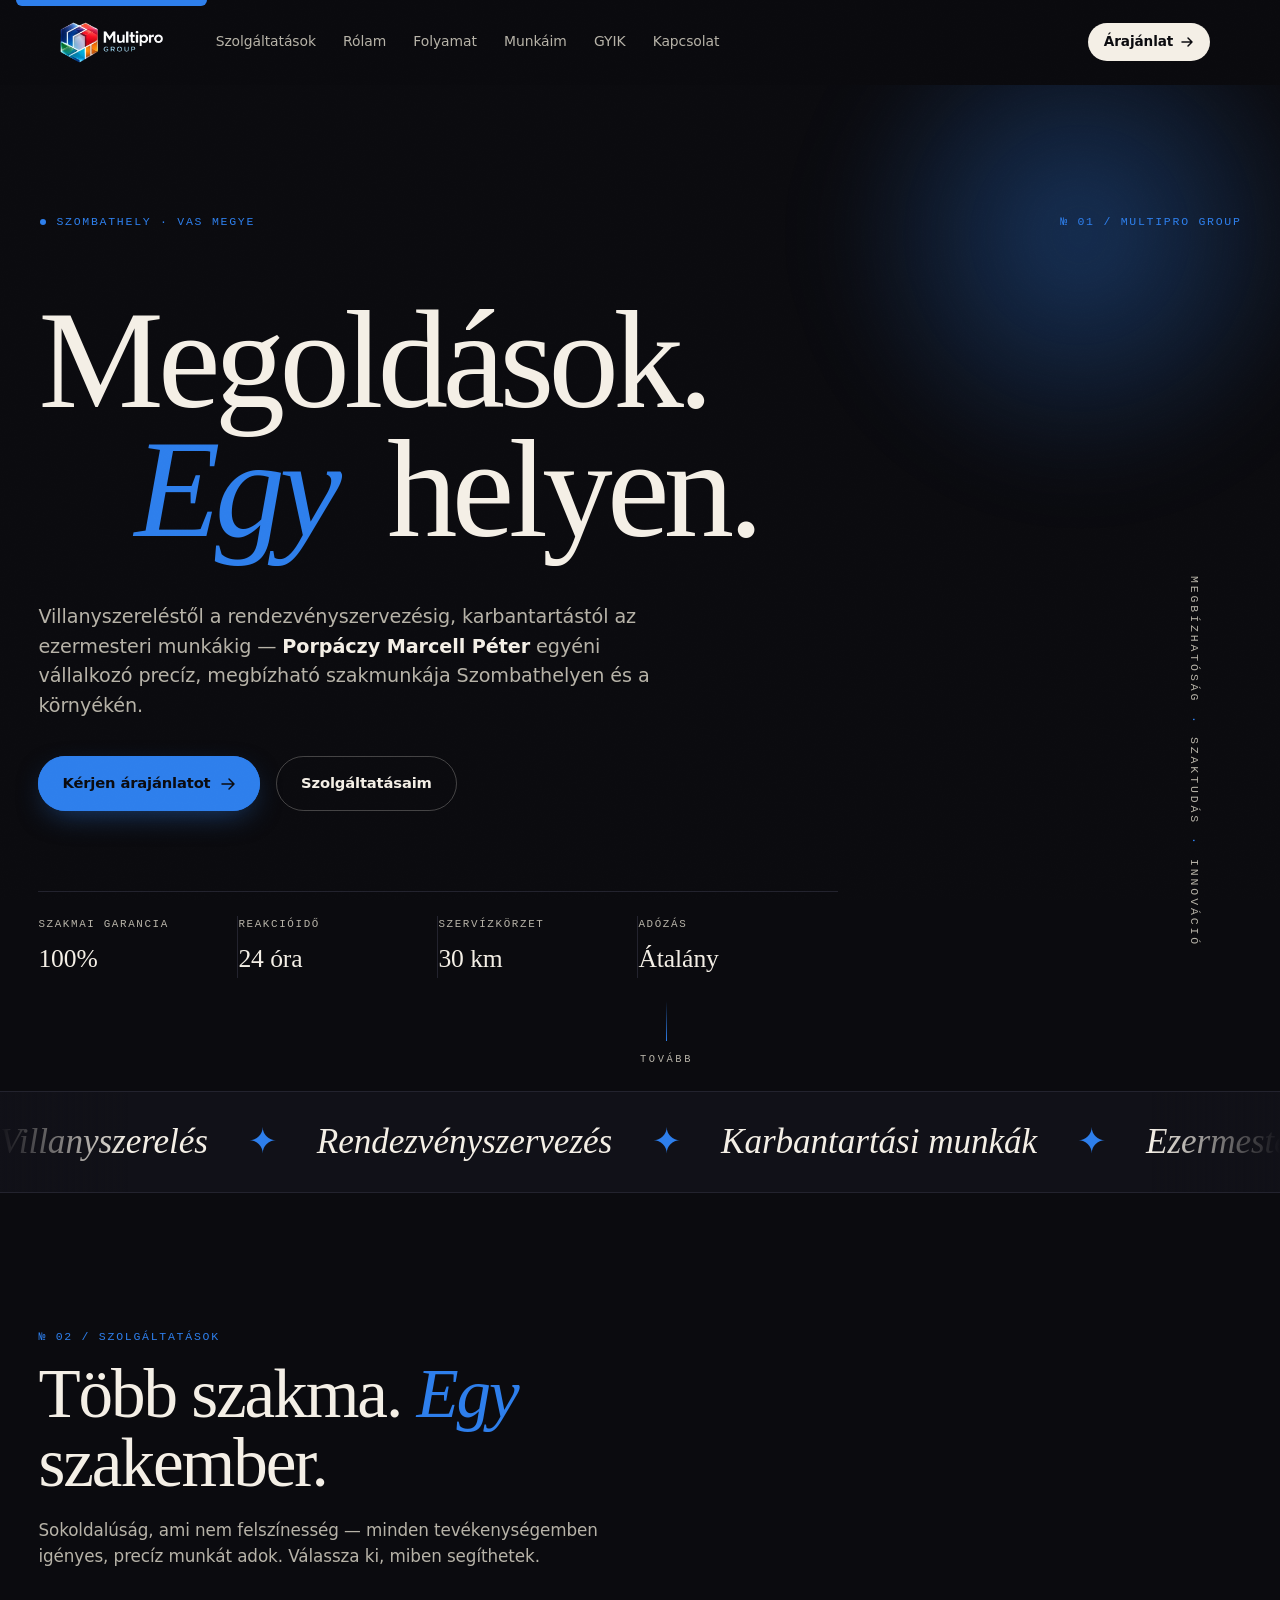
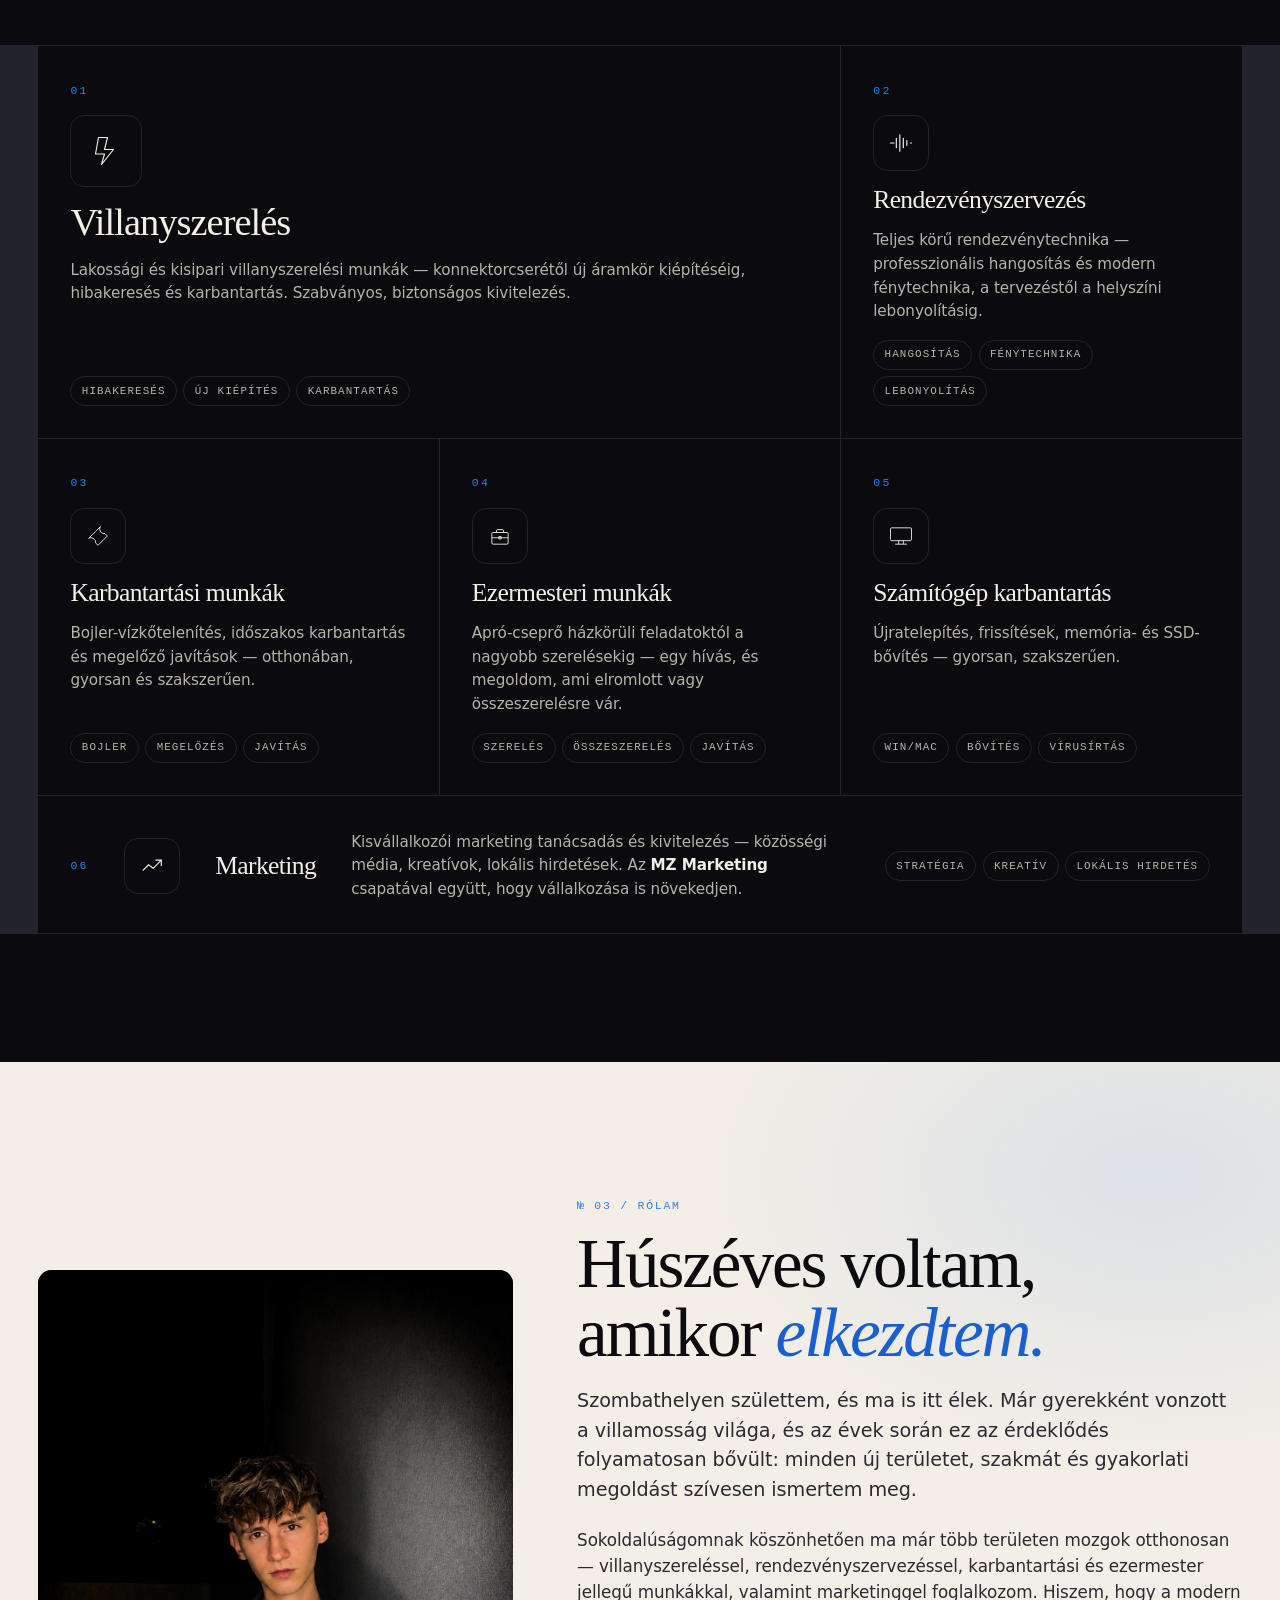
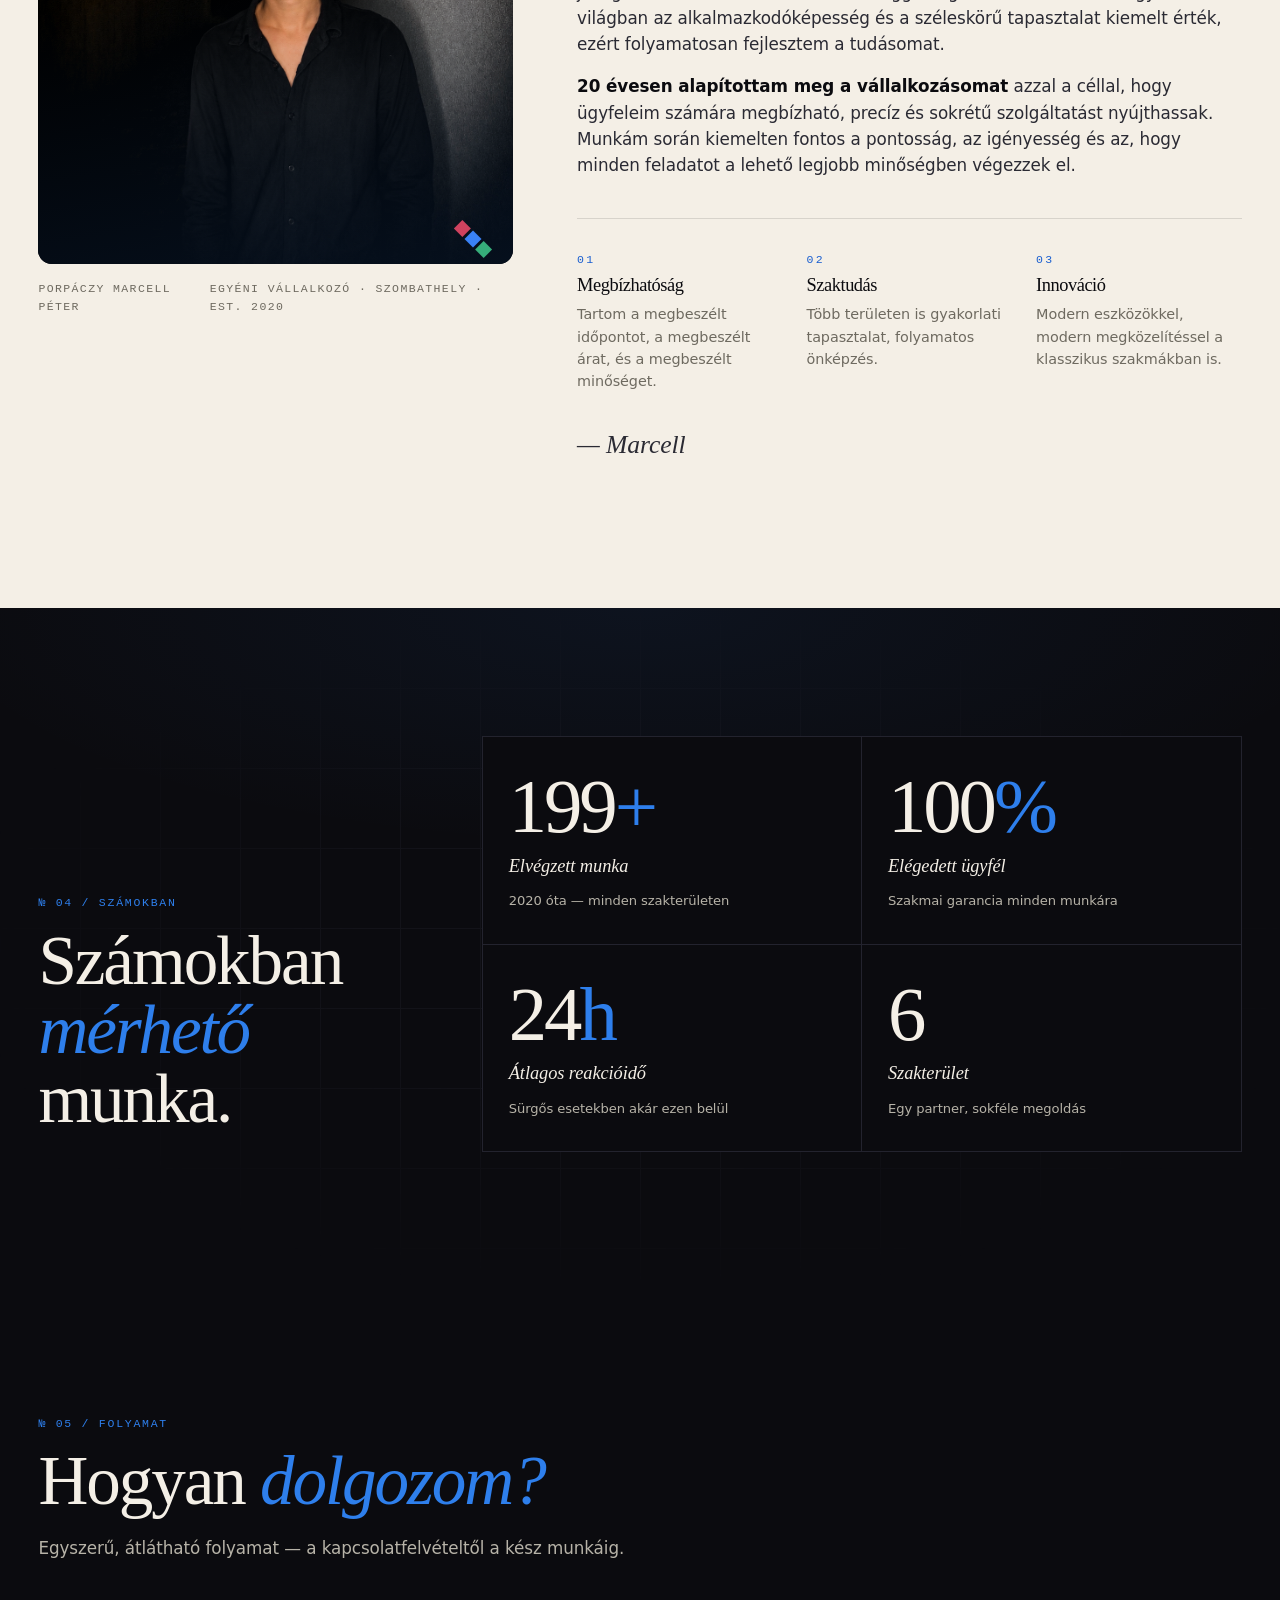
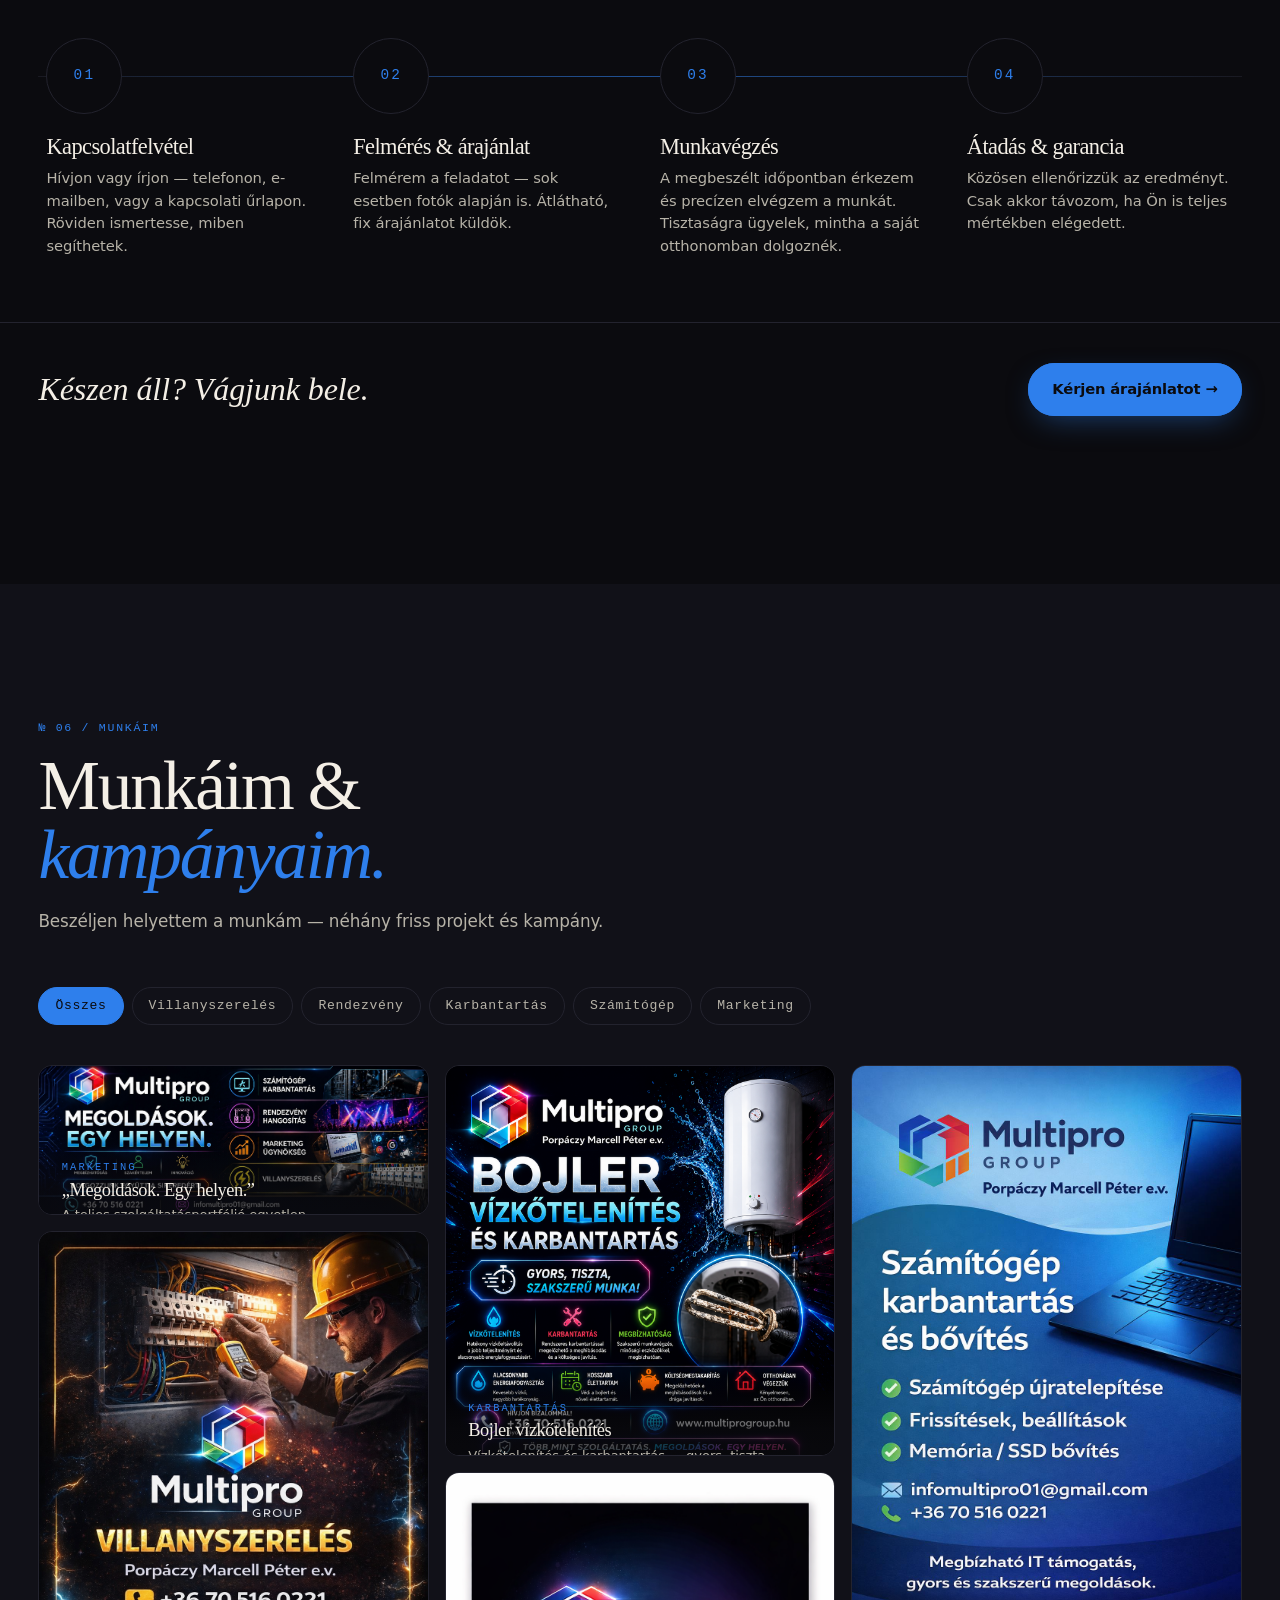
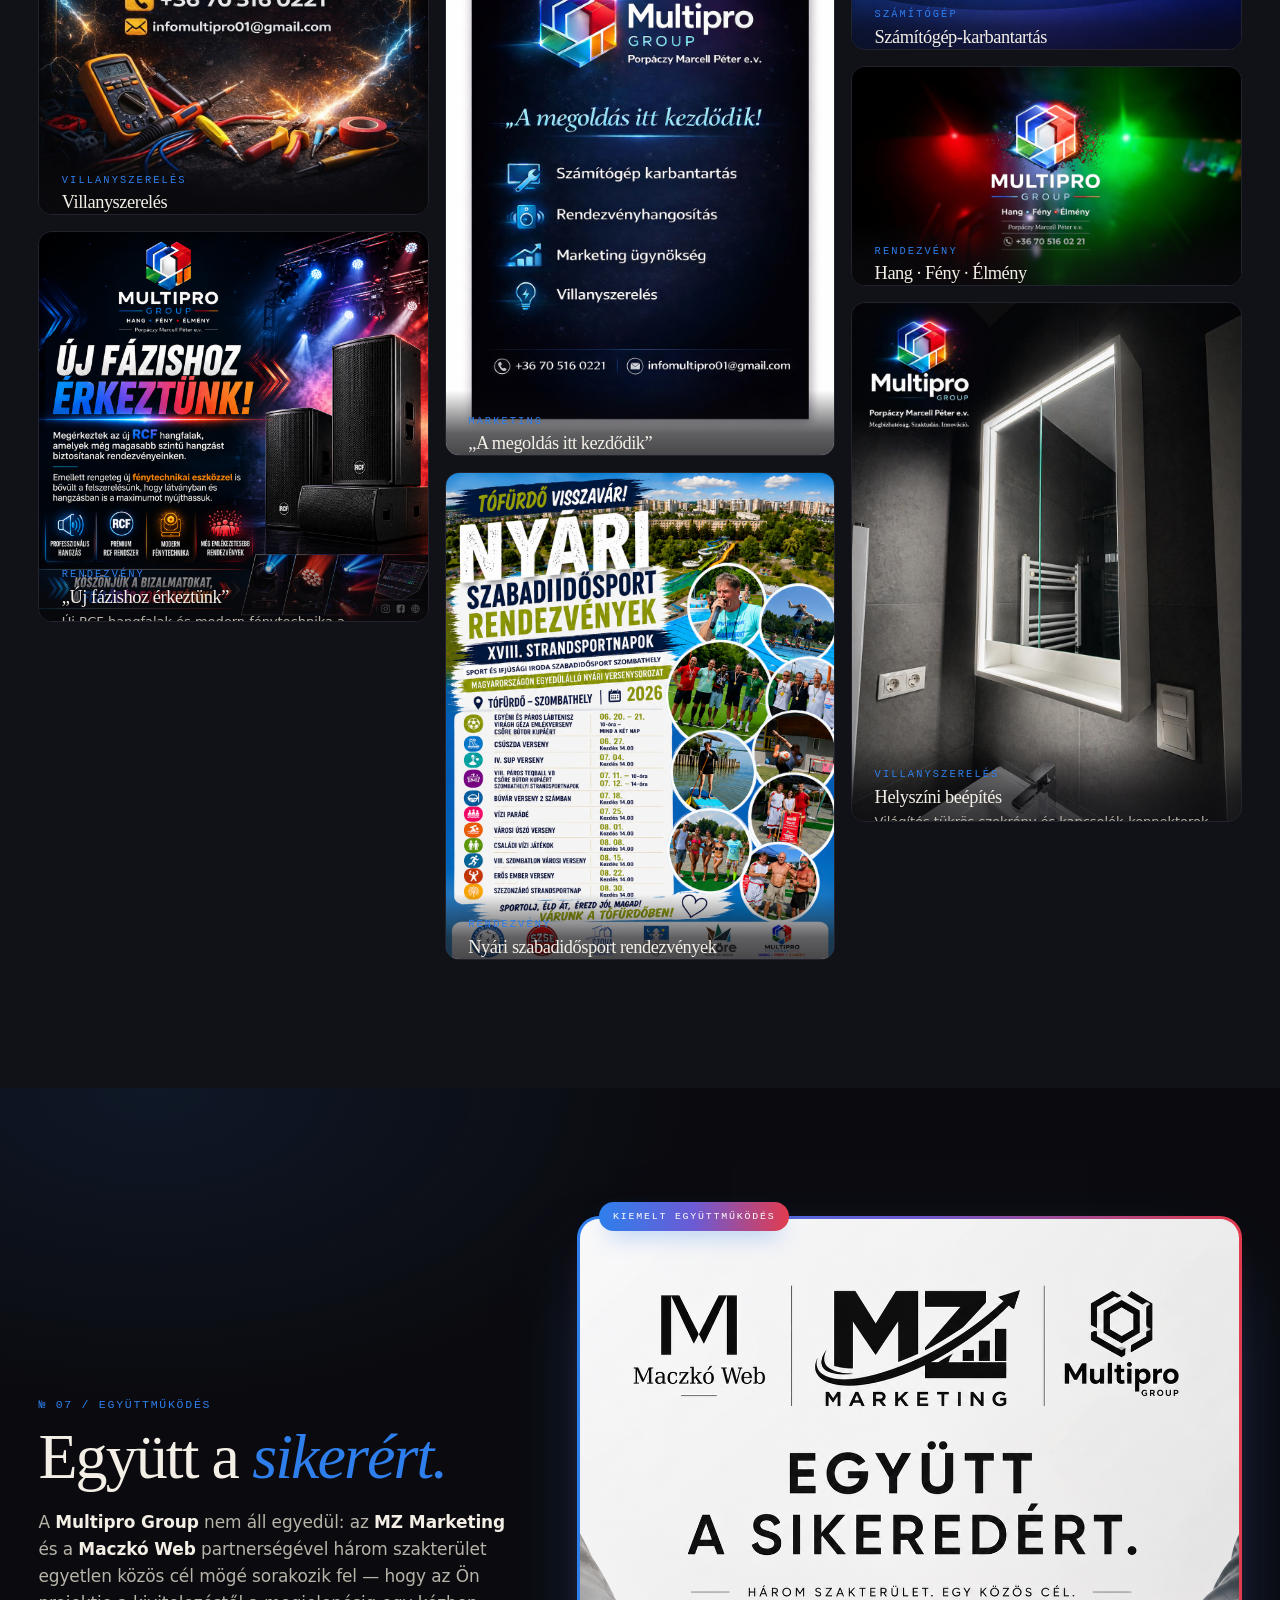
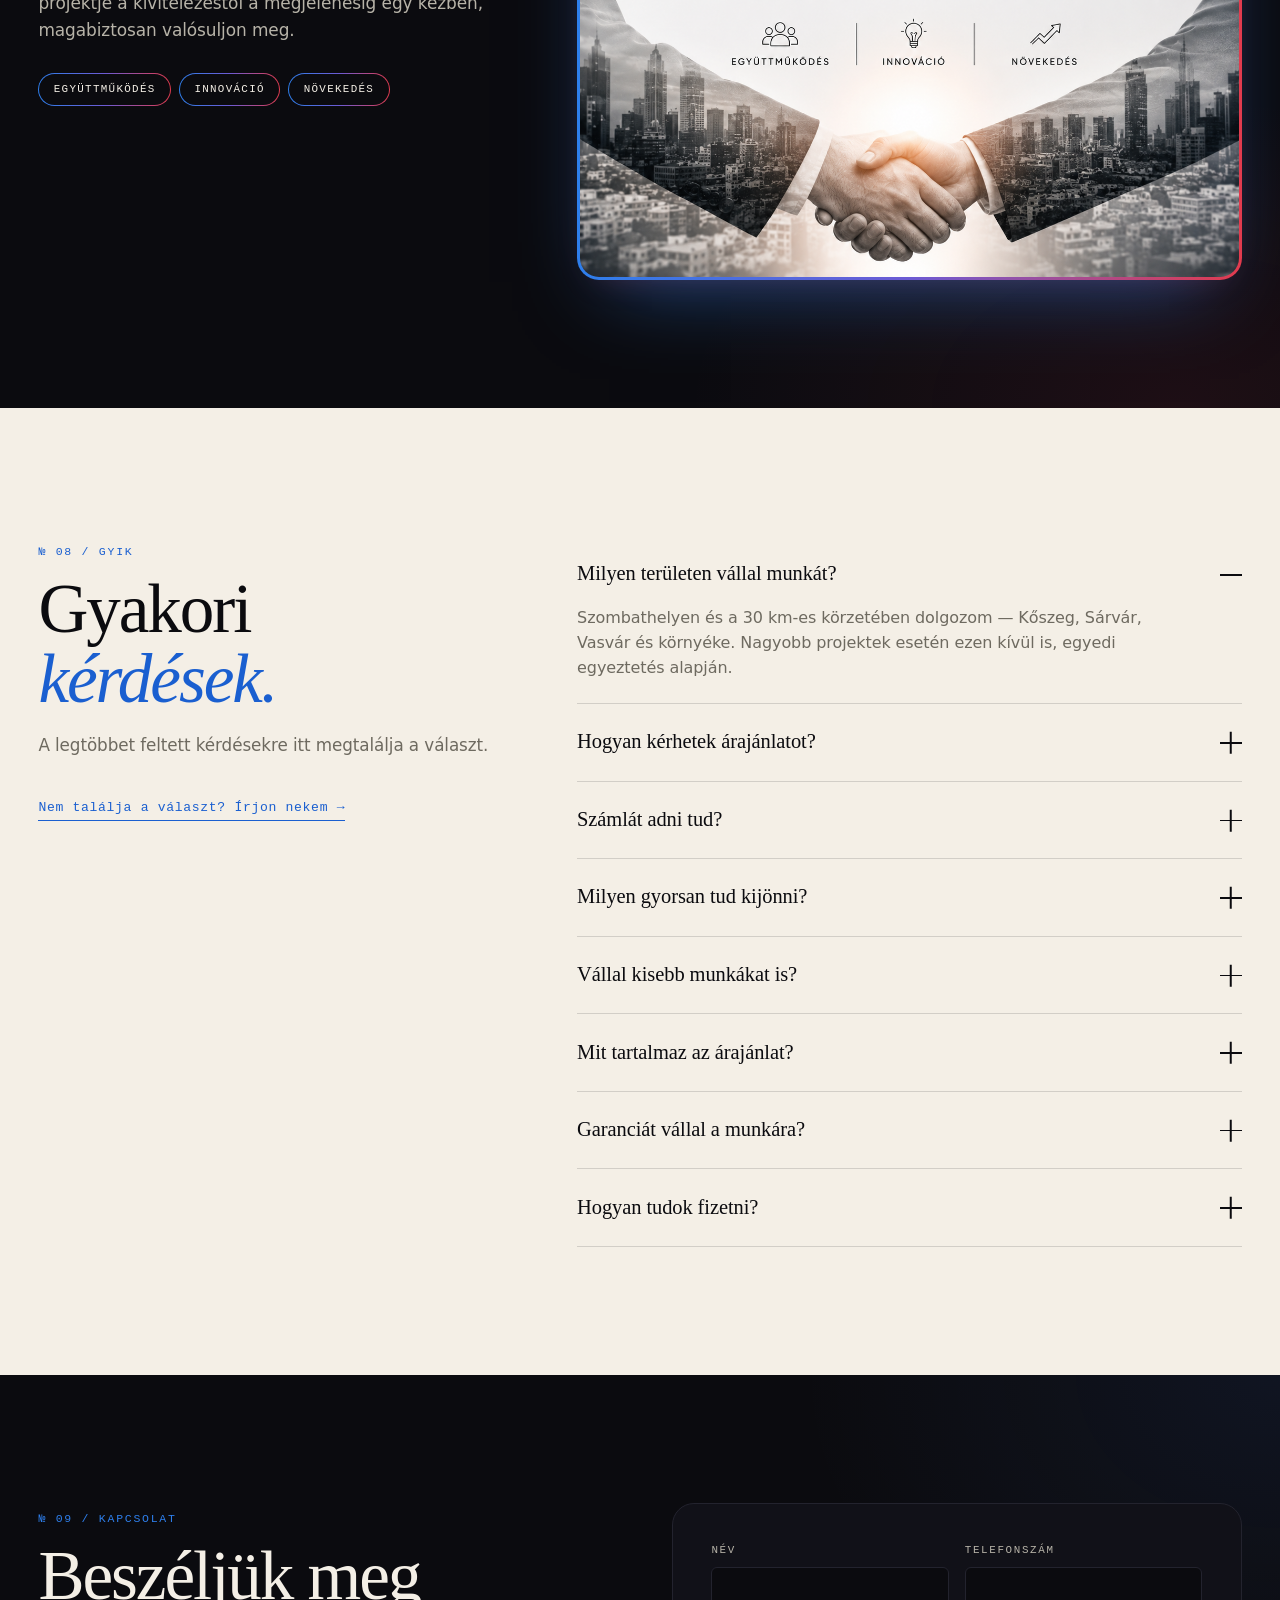
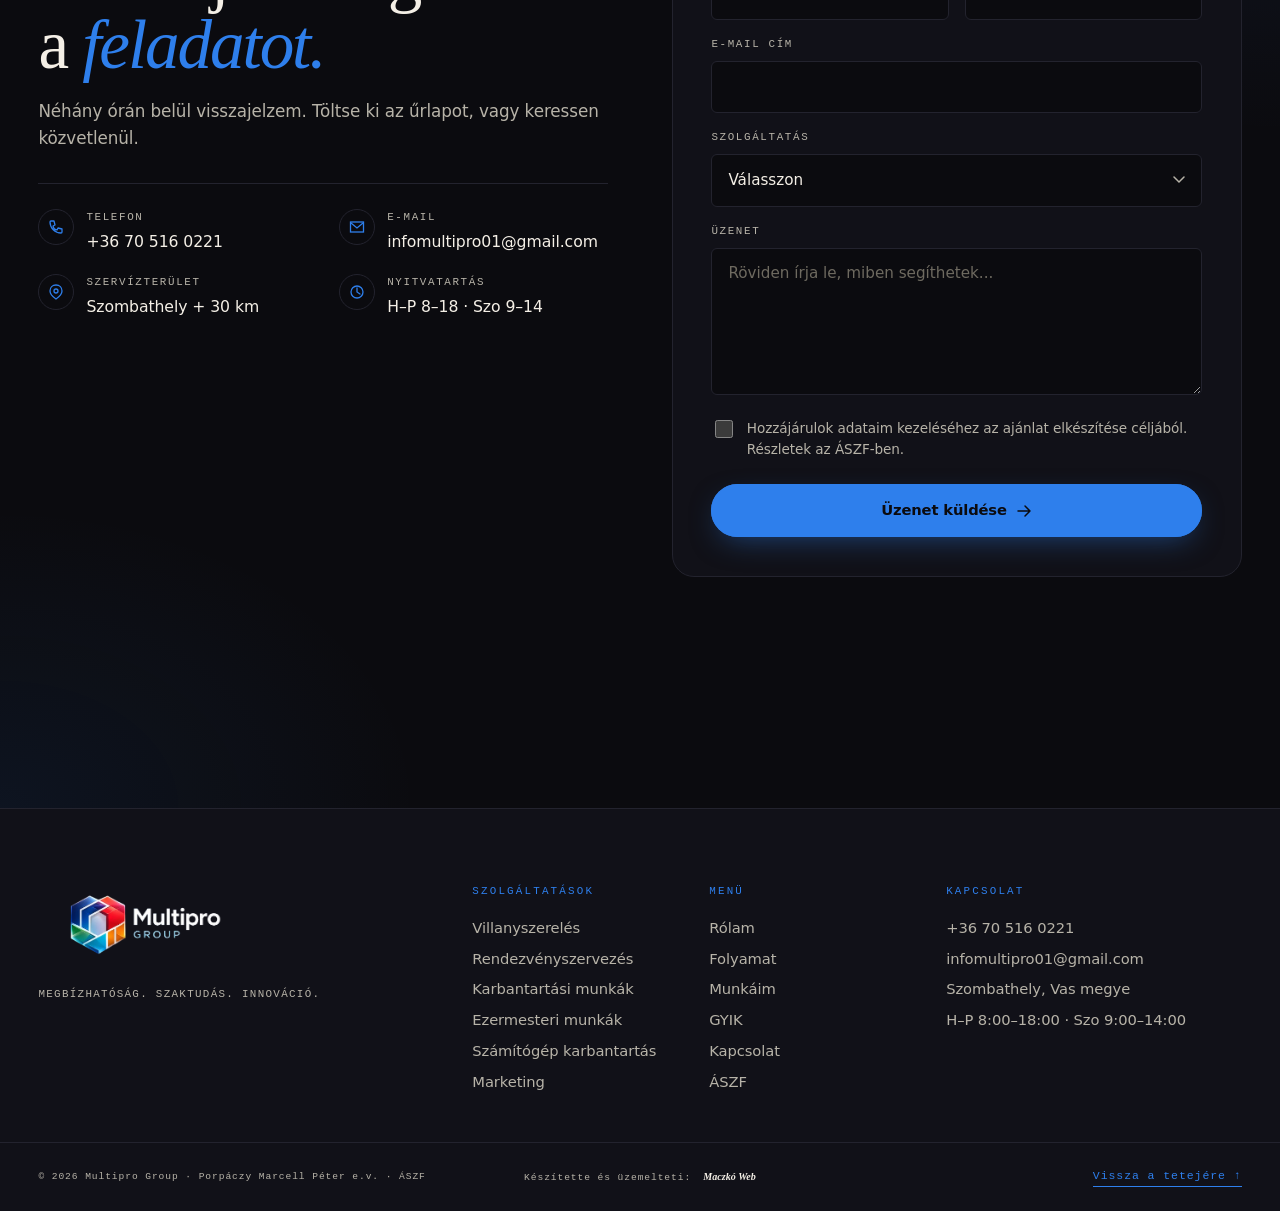
==== commit 5ca9c0ae: "analitika" ====
--- a/index.html
+++ b/index.html
@@ -6,7 +6,7 @@
   <meta http-equiv="X-UA-Compatible" content="IE=edge">
 
   <!-- Security & Privacy headers (also enforced server-side via .htaccess) -->
-  <meta http-equiv="Content-Security-Policy" content="default-src 'self'; script-src 'self'; style-src 'self' https://fonts.googleapis.com 'unsafe-inline'; font-src 'self' https://fonts.gstatic.com; img-src 'self' data: https:; frame-src https://www.openstreetmap.org https://*.openstreetmap.org; connect-src 'self' https://api.maczkoweb.hu; form-action 'self' https://api.maczkoweb.hu; base-uri 'self'; object-src 'none'; upgrade-insecure-requests;">
+  <meta http-equiv="Content-Security-Policy" content="default-src 'self'; script-src 'self' https://adminsite.mmdigital.hu; style-src 'self' https://fonts.googleapis.com 'unsafe-inline'; font-src 'self' https://fonts.gstatic.com; img-src 'self' data: https:; frame-src https://www.openstreetmap.org https://*.openstreetmap.org; connect-src 'self' https://form.mmdigital.hu https://adminsite.mmdigital.hu; form-action 'self' https://form.mmdigital.hu; base-uri 'self'; object-src 'none'; upgrade-insecure-requests;">
   <meta name="referrer" content="strict-origin-when-cross-origin">
   <meta http-equiv="X-Content-Type-Options" content="nosniff">
   <meta http-equiv="Permissions-Policy" content="geolocation=(), microphone=(), camera=(), payment=()">
@@ -797,15 +797,15 @@
         </div>
 
         <form class="form" id="contact-form"
-              action="https://api.maczkoweb.hu/api/contact"
+              action="https://form.mmdigital.hu/api/form/b8kuz8ekRXHS"
               method="POST"
               novalidate>
 
           <!-- Anti-spam honeypot — bots fill this, humans don't see it -->
           <input type="text" name="_gotcha" tabindex="-1" autocomplete="off" aria-hidden="true" style="position:absolute;left:-9999px;width:1px;height:1px;opacity:0;">
 
-          <!-- Signed token — generated with `npm run token` on the form-handler server -->
-          <input type="hidden" name="_token" value="[base64].x-40aurzLD9iQxfSa0lxn4wBpEf0_c25wTMUBBg_V_A">
+          <!-- Form-open timestamp — lets the handler reject instant, machine-fast submits -->
+          <input type="hidden" name="_ts" value="">
 
           <div class="form__row">
             <label class="field">
@@ -910,5 +910,6 @@
   </footer>
 
   <script src="js/main.js" defer></script>
+  <script defer src="https://adminsite.mmdigital.hu/analitika.js" data-kulcs="7-Y9zfeyveOW"></script>
 </body>
 </html>
